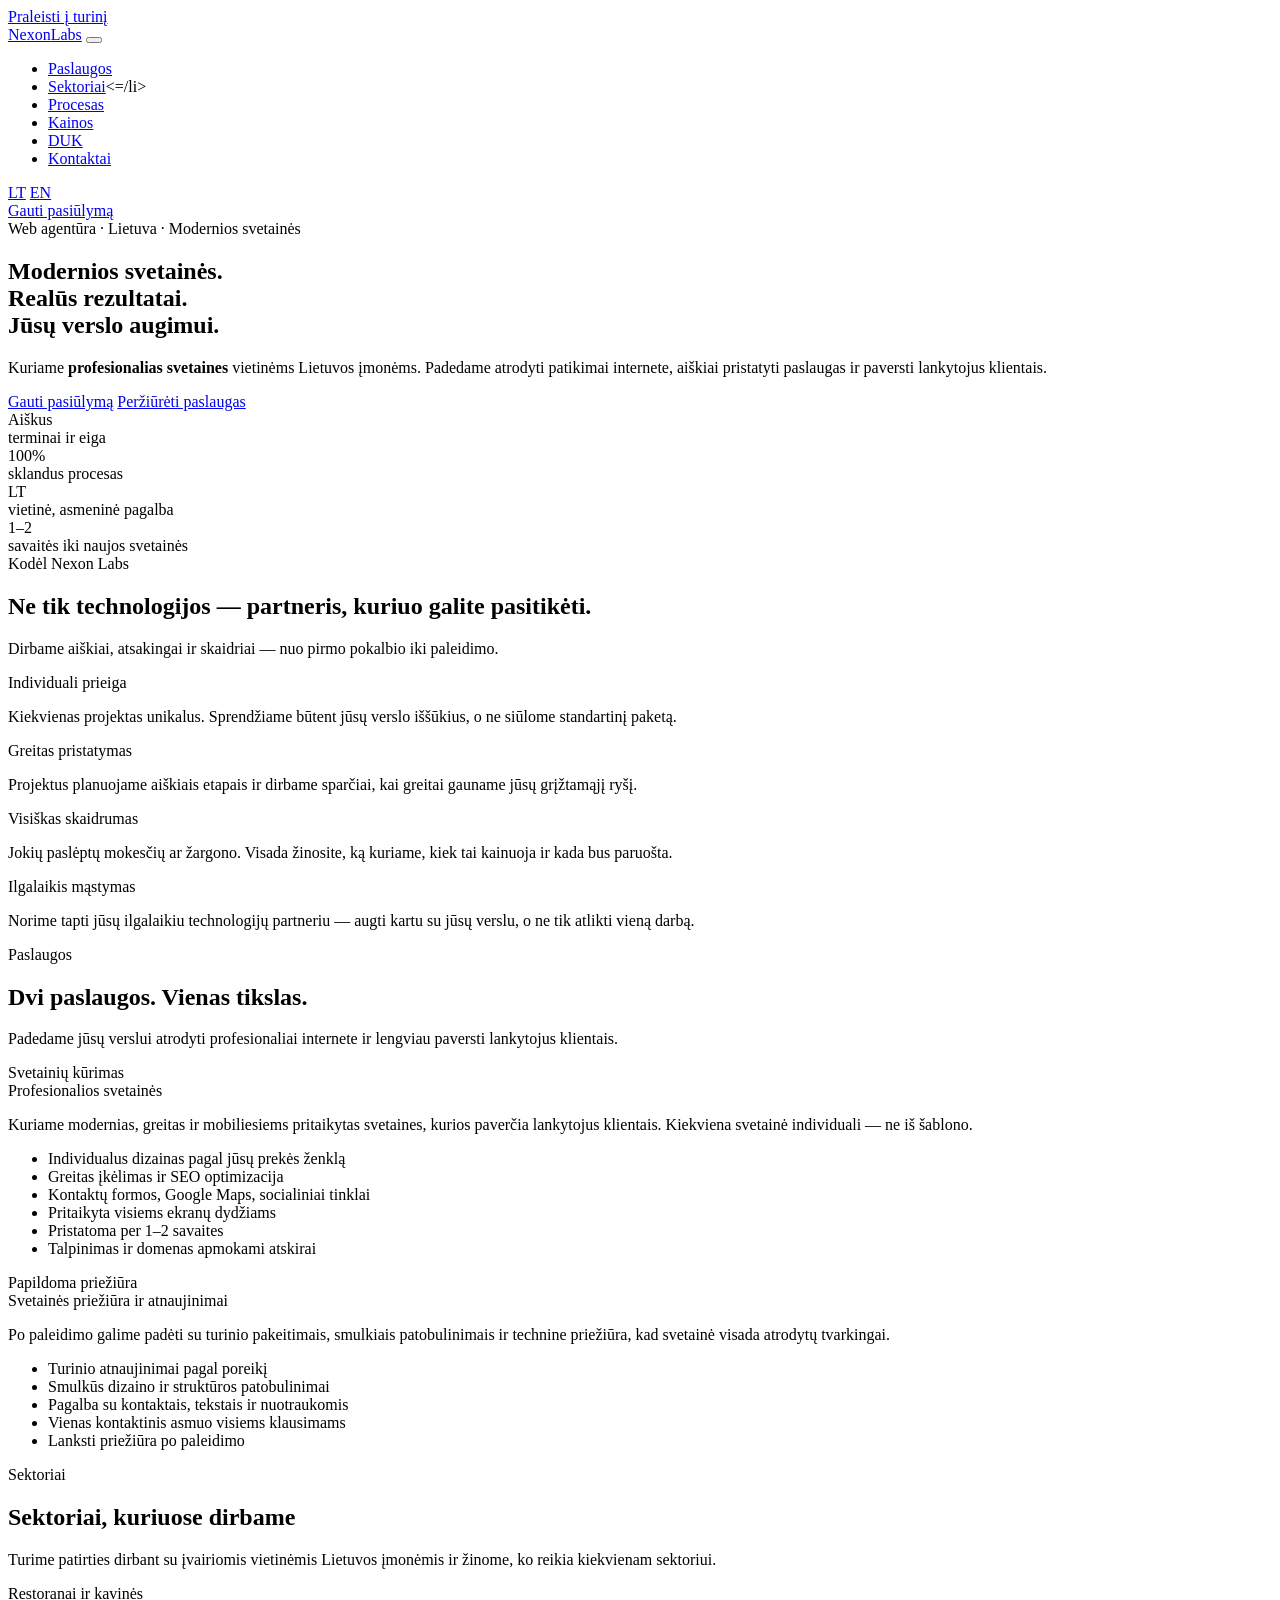
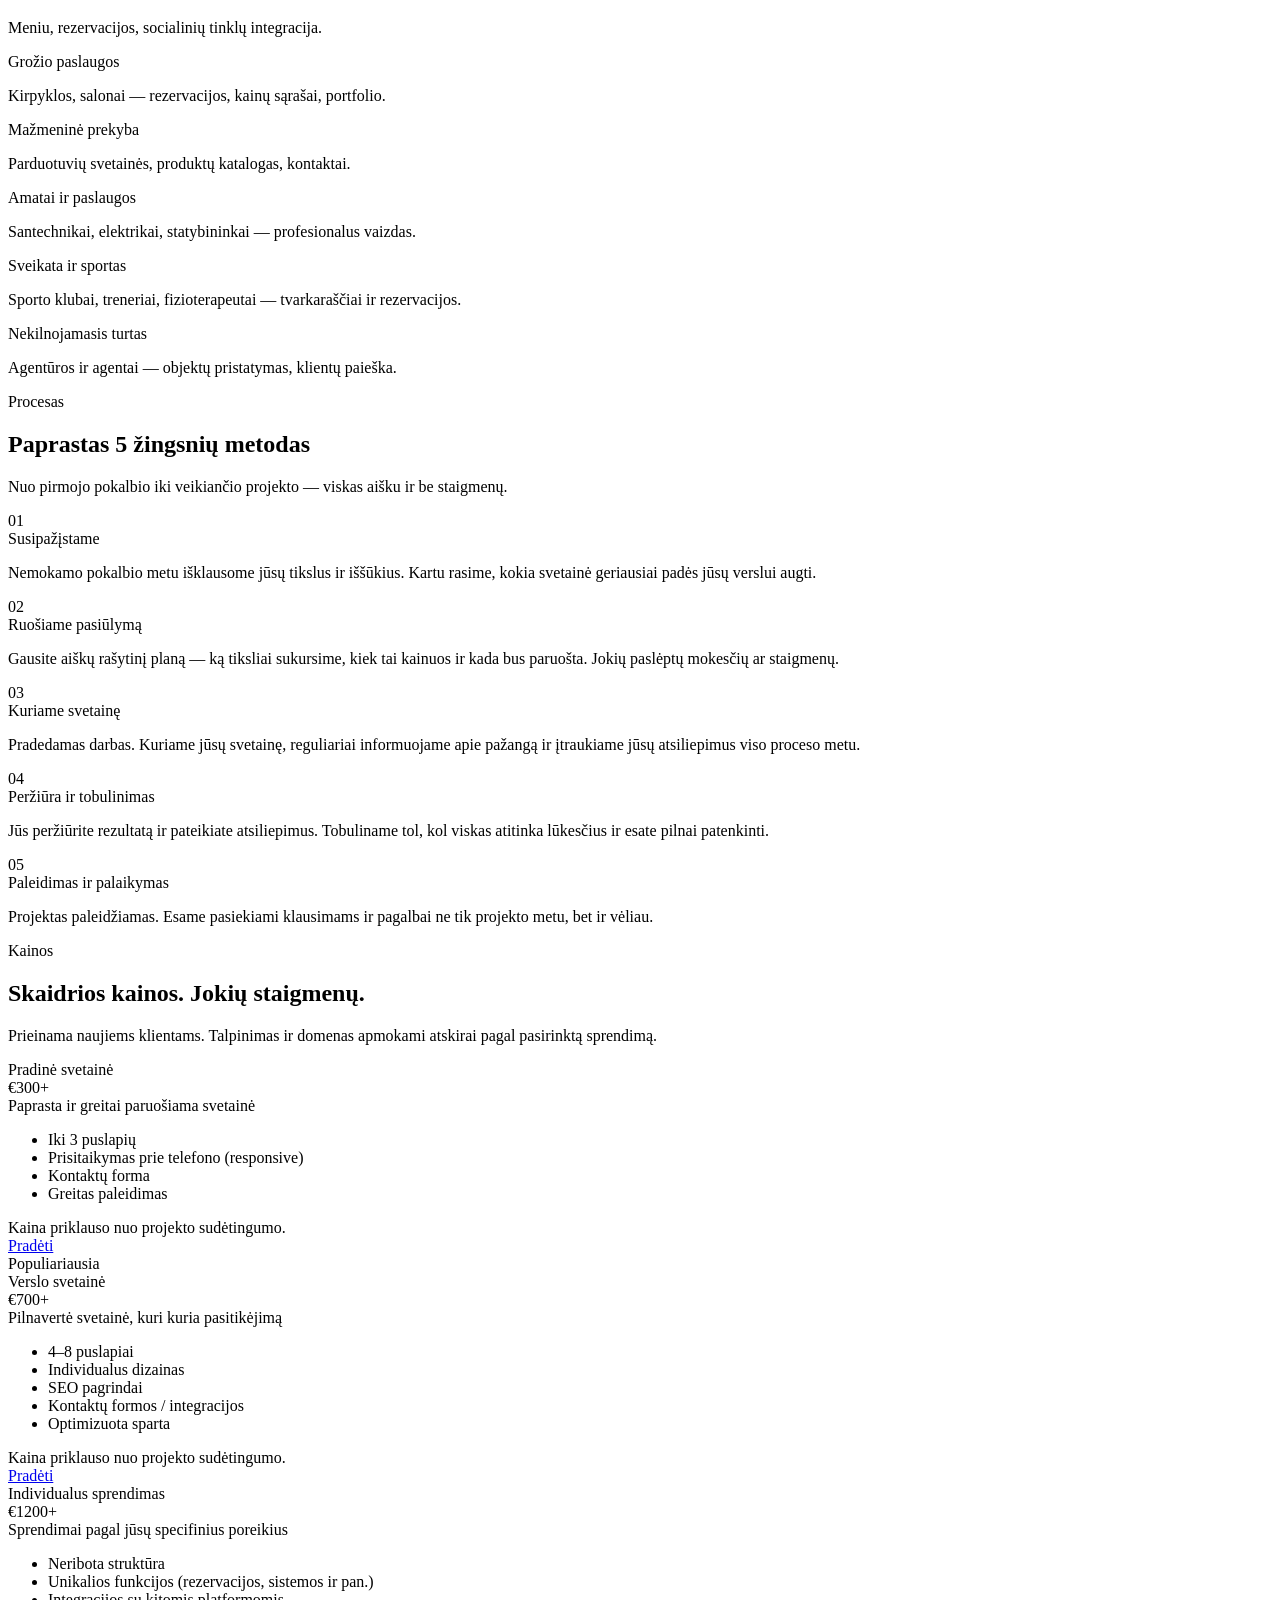
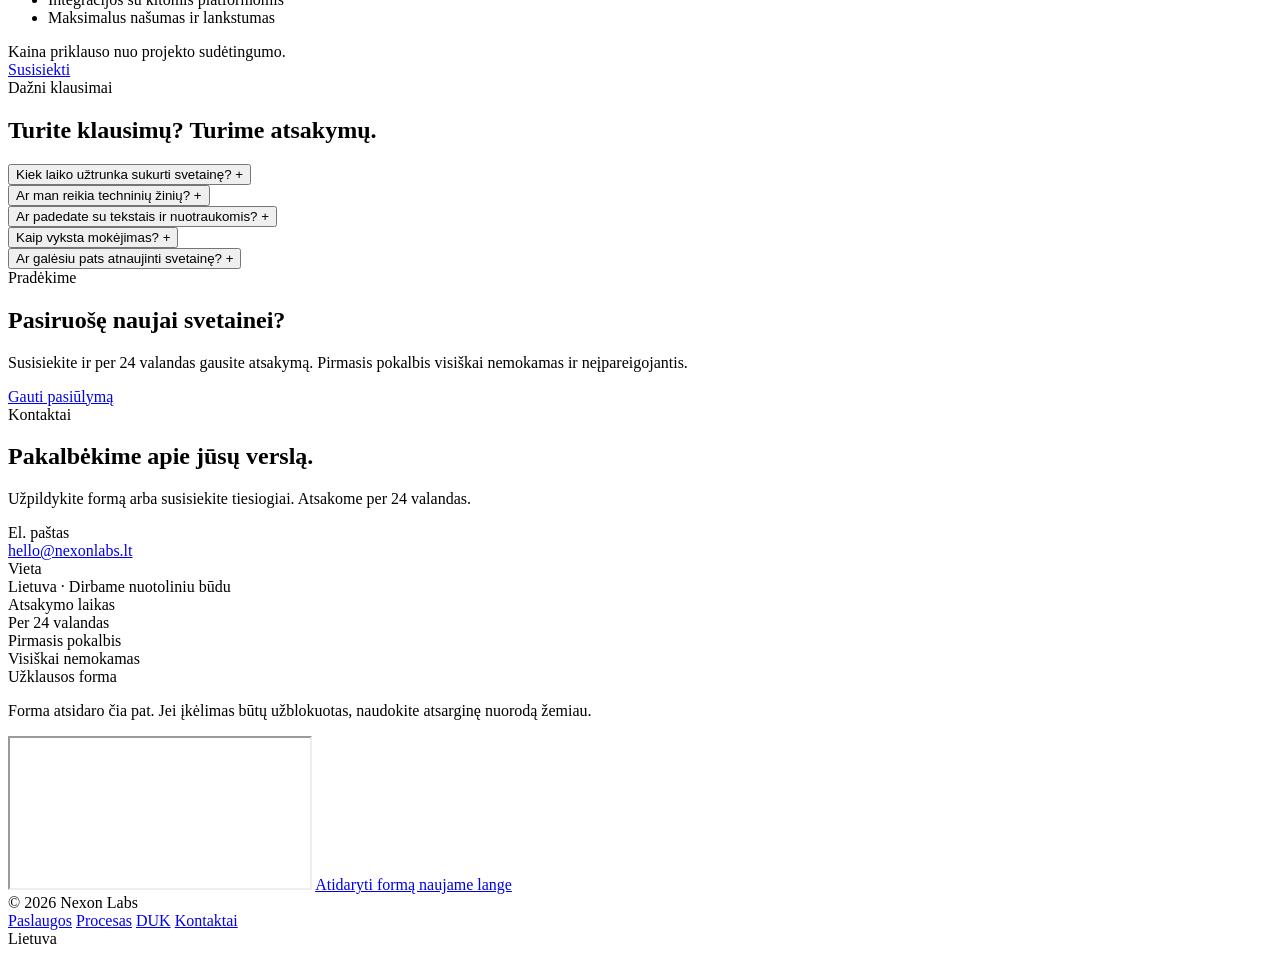
==== index.html @ 44c22ce0 "lowered prices abit" ====
<!DOCTYPE html>
<html lang="lt">
<head>
  <meta charset="UTF-8" />
  <meta name="viewport" content="width=device-width, initial-scale=1.0" />
  <title>Nexon Labs — Svetainių kūrimas verslui</title>
  <meta name="description" content="Nexon Labs kuria profesionalias, greitas ir mobiliesiems pritaikytas svetaines Lietuvos verslams. Aiškus procesas, skaidrios kainos ir realūs rezultatai." />
  <meta name="robots" content="index, follow" />
  <meta name="theme-color" content="#080c10" />
  <link rel="canonical" href="https://nexonlabs.lt/" />
  <link rel="alternate" hreflang="lt" href="https://nexonlabs.lt/" />
  <link rel="alternate" hreflang="en" href="https://nexonlabs.lt/en/" />
  <link rel="alternate" hreflang="x-default" href="https://nexonlabs.lt/" />
  <meta property="og:type" content="website" />
  <meta property="og:locale" content="lt_LT" />
  <meta property="og:site_name" content="Nexon Labs" />
  <meta property="og:title" content="Nexon Labs — Svetainių kūrimas verslui" />
  <meta property="og:description" content="Profesionalios svetainės Lietuvos verslams: modernus dizainas, aiškus procesas ir greitas paleidimas." />
  <meta property="og:url" content="https://nexonlabs.lt/" />
  <meta property="og:image" content="https://nexonlabs.lt/og-image.svg" />
  <meta name="twitter:card" content="summary_large_image" />
  <meta name="twitter:title" content="Nexon Labs — Svetainių kūrimas verslui" />
  <meta name="twitter:description" content="Profesionalios svetainės Lietuvos verslams: modernus dizainas, aiškus procesas ir greitas paleidimas." />
  <meta name="twitter:image" content="https://nexonlabs.lt/og-image.svg" />
  <link rel="icon" href="favicon.svg" type="image/svg+xml" />
  <link rel="preconnect" href="https://fonts.googleapis.com" />
  <link rel="preconnect" href="https://fonts.gstatic.com" crossorigin />
  <link href="https://fonts.googleapis.com/css2?family=Syne:wght@400;600;700;800&family=DM+Sans:ital,opsz,wght@0,9..40,300;0,9..40,400;1,9..40,300&display=swap" rel="stylesheet" />
  <link rel="stylesheet" href="style.css" />
  <script type="application/ld+json">
    {
      "@context": "https://schema.org",
      "@type": "ProfessionalService",
      "name": "Nexon Labs",
      "url": "https://nexonlabs.lt/",
      "image": "https://nexonlabs.lt/og-image.svg",
      "logo": "https://nexonlabs.lt/favicon.svg",
      "email": "hello@nexonlabs.lt",
      "areaServed": {
        "@type": "Country",
        "name": "Lithuania"
      },
      "description": "Nexon Labs kuria profesionalias svetaines Lietuvos verslams.",
      "serviceType": [
        "Website design",
        "Website development",
        "Landing page design",
        "Website support"
      ]
    }
  </script>
</head>
<body>
<a class="skip-link" href="#main-content">Praleisti į turinį</a>

<div class="bg" aria-hidden="true">
  <div class="bg-orb o1"></div>
  <div class="bg-orb o2"></div>
  <div class="bg-orb o3"></div>
  <div class="bg-orb o4"></div>
</div>
<div class="grid-overlay" aria-hidden="true"></div>

<nav id="nav" aria-label="Pagrindinė navigacija">
  <div class="wrap nav-inner">
    <a href="/" class="logo">Nexon<span class="logo-accent">Labs</span></a>

    <button
      type="button"
      class="menu-toggle"
      id="menu-toggle"
      aria-expanded="false"
      aria-controls="nav-panel"
      aria-label="Atidaryti meniu">
      <span></span>
      <span></span>
      <span></span>
    </button>

    <div class="nav-panel" id="nav-panel">
      <ul class="nav-links">
        <li><a href="#services">Paslaugos</a></li>
        <li><a href="#industries">Sektoriai</a><=/li>
        <li><a href="#process">Procesas</a></li>
        <li><a href="#pricing">Kainos</a></li>
        <li><a href="#faq">DUK</a></li>
        <li><a href="#contact">Kontaktai</a></li>
      </ul>

      <div class="nav-right">
        <div class="lang-toggle" role="group" aria-label="Kalbos pasirinkimas">
          <a class="lang-btn active" href="/" aria-current="page">LT</a>
          <a class="lang-btn" href="/en/">EN</a>
        </div>
        <a href="#contact" class="nav-cta">Gauti pasiūlymą</a>
      </div>
    </div>
  </div>
</nav>

<main id="main-content">
<section class="hero">
  <div class="wrap">
    <div class="hero-content fade-up">
      <div class="hero-tag">Web agentūra · Lietuva · Modernios svetainės</div>

      <h1>Modernios svetainės.<br><span class="hl">Realūs rezultatai.</span><br><span class="hm">Jūsų verslo augimui.</span></h1>

      <p class="hero-sub">
        Kuriame <strong>profesionalias svetaines</strong> vietinėms Lietuvos įmonėms. Padedame atrodyti patikimai internete, aiškiai pristatyti paslaugas ir paversti lankytojus klientais.
      </p>

      <div class="hero-btns">
        <a href="#contact" class="btn-primary">Gauti pasiūlymą</a>
        <a href="#services" class="btn-ghost">Peržiūrėti paslaugas</a>
      </div>

      <div class="hero-stats">
        <div>
          <div class="stat-num">Aiškus</div>
          <div class="stat-label">terminai ir eiga</div>
        </div>
        <div>
          <div class="stat-num">100%</div>
          <div class="stat-label">sklandus procesas</div>
        </div>
        <div>
          <div class="stat-num">LT</div>
          <div class="stat-label">vietinė, asmeninė pagalba</div>
        </div>
        <div>
          <div class="stat-num">1–2</div>
          <div class="stat-label">savaitės iki naujos svetainės</div>
        </div>
      </div>
    </div>
  </div>
</section>

<section>
  <div class="wrap">
    <div class="section-header fade-up">
      <div class="section-tag">Kodėl Nexon Labs</div>
      <h2>Ne tik technologijos — partneris, kuriuo galite pasitikėti.</h2>
      <p class="section-sub">Dirbame aiškiai, atsakingai ir skaidriai — nuo pirmo pokalbio iki paleidimo.</p>
    </div>

    <div class="grid-4">
      <div class="glass-card fade-up">
        <div class="card-icon icon-why-personal" aria-hidden="true"></div>
        <div class="card-title">Individuali prieiga</div>
        <p class="card-desc">Kiekvienas projektas unikalus. Sprendžiame būtent jūsų verslo iššūkius, o ne siūlome standartinį paketą.</p>
      </div>
      <div class="glass-card fade-up" style="transition-delay: 0.08s">
        <div class="card-icon icon-why-fast" aria-hidden="true"></div>
        <div class="card-title">Greitas pristatymas</div>
        <p class="card-desc">Projektus planuojame aiškiais etapais ir dirbame sparčiai, kai greitai gauname jūsų grįžtamąjį ryšį.</p>
      </div>
      <div class="glass-card fade-up" style="transition-delay: 0.16s">
        <div class="card-icon icon-why-transparent" aria-hidden="true"></div>
        <div class="card-title">Visiškas skaidrumas</div>
        <p class="card-desc">Jokių paslėptų mokesčių ar žargono. Visada žinosite, ką kuriame, kiek tai kainuoja ir kada bus paruošta.</p>
      </div>
      <div class="glass-card fade-up" style="transition-delay: 0.24s">
        <div class="card-icon icon-why-partner" aria-hidden="true"></div>
        <div class="card-title">Ilgalaikis mąstymas</div>
        <p class="card-desc">Norime tapti jūsų ilgalaikiu technologijų partneriu — augti kartu su jūsų verslu, o ne tik atlikti vieną darbą.</p>
      </div>
    </div>
  </div>
</section>

<section id="services">
  <div class="wrap">
    <div class="section-header fade-up">
      <div class="section-tag">Paslaugos</div>
      <h2>Dvi paslaugos. Vienas tikslas.</h2>
      <p class="section-sub">Padedame jūsų verslui atrodyti profesionaliai internete ir lengviau paversti lankytojus klientais.</p>
    </div>

    <div class="grid-3">
      <div class="glass-card fade-up">
        <div class="service-badge">Svetainių kūrimas</div>
        <div class="service-icon icon-service-web" aria-hidden="true"></div>
        <div class="service-title">Profesionalios svetainės</div>
        <p class="service-desc">Kuriame modernias, greitas ir mobiliesiems pritaikytas svetaines, kurios paverčia lankytojus klientais. Kiekviena svetainė individuali — ne iš šablono.</p>
        <ul class="service-items">
          <li>Individualus dizainas pagal jūsų prekės ženklą</li>
          <li>Greitas įkėlimas ir SEO optimizacija</li>
          <li>Kontaktų formos, Google Maps, socialiniai tinklai</li>
          <li>Pritaikyta visiems ekranų dydžiams</li>
          <li>Pristatoma per 1–2 savaites</li>
          <li>Talpinimas ir domenas apmokami atskirai</li>
        </ul>
      </div>

      <div class="glass-card fade-up" style="transition-delay: 0.1s">
        <div class="service-badge">Papildoma priežiūra</div>
        <div class="service-icon icon-service-support" aria-hidden="true"></div>
        <div class="service-title">Svetainės priežiūra ir atnaujinimai</div>
        <p class="service-desc">Po paleidimo galime padėti su turinio pakeitimais, smulkiais patobulinimais ir technine priežiūra, kad svetainė visada atrodytų tvarkingai.</p>
        <ul class="service-items">
          <li>Turinio atnaujinimai pagal poreikį</li>
          <li>Smulkūs dizaino ir struktūros patobulinimai</li>
          <li>Pagalba su kontaktais, tekstais ir nuotraukomis</li>
          <li>Vienas kontaktinis asmuo visiems klausimams</li>
          <li>Lanksti priežiūra po paleidimo</li>
        </ul>
      </div>
    </div>
  </div>
</section>

<section id="industries">
  <div class="wrap">
    <div class="section-header center fade-up">
      <div class="section-tag">Sektoriai</div>
      <h2>Sektoriai, kuriuose dirbame</h2>
      <p class="section-sub">Turime patirties dirbant su įvairiomis vietinėmis Lietuvos įmonėmis ir žinome, ko reikia kiekvienam sektoriui.</p>
    </div>

    <div class="industries-grid">
      <div class="ind-card fade-up">
        <div class="ind-icon icon-ind-restaurant" aria-hidden="true"></div>
        <div class="ind-name">Restoranai ir kavinės</div>
        <p class="ind-desc">Meniu, rezervacijos, socialinių tinklų integracija.</p>
      </div>
      <div class="ind-card fade-up" style="transition-delay: 0.05s">
        <div class="ind-icon icon-ind-beauty" aria-hidden="true"></div>
        <div class="ind-name">Grožio paslaugos</div>
        <p class="ind-desc">Kirpyklos, salonai — rezervacijos, kainų sąrašai, portfolio.</p>
      </div>
      <div class="ind-card fade-up" style="transition-delay: 0.1s">
        <div class="ind-icon icon-ind-retail" aria-hidden="true"></div>
        <div class="ind-name">Mažmeninė prekyba</div>
        <p class="ind-desc">Parduotuvių svetainės, produktų katalogas, kontaktai.</p>
      </div>
      <div class="ind-card fade-up" style="transition-delay: 0.15s">
        <div class="ind-icon icon-ind-trades" aria-hidden="true"></div>
        <div class="ind-name">Amatai ir paslaugos</div>
        <p class="ind-desc">Santechnikai, elektrikai, statybininkai — profesionalus vaizdas.</p>
      </div>
      <div class="ind-card fade-up" style="transition-delay: 0.2s">
        <div class="ind-icon icon-ind-health" aria-hidden="true"></div>
        <div class="ind-name">Sveikata ir sportas</div>
        <p class="ind-desc">Sporto klubai, treneriai, fizioterapeutai — tvarkaraščiai ir rezervacijos.</p>
      </div>
      <div class="ind-card fade-up" style="transition-delay: 0.25s">
        <div class="ind-icon icon-ind-real-estate" aria-hidden="true"></div>
        <div class="ind-name">Nekilnojamasis turtas</div>
        <p class="ind-desc">Agentūros ir agentai — objektų pristatymas, klientų paieška.</p>
      </div>
    </div>
  </div>
</section>

<section id="process">
  <div class="wrap">
    <div class="section-header center fade-up">
      <div class="section-tag">Procesas</div>
      <h2>Paprastas 5 žingsnių metodas</h2>
      <p class="section-sub">Nuo pirmojo pokalbio iki veikiančio projekto — viskas aišku ir be staigmenų.</p>
    </div>

    <div class="steps">
      <div class="step fade-up">
        <div class="step-num">01</div>
        <div>
          <div class="step-title">Susipažįstame</div>
          <p class="step-desc">Nemokamo pokalbio metu išklausome jūsų tikslus ir iššūkius. Kartu rasime, kokia svetainė geriausiai padės jūsų verslui augti.</p>
        </div>
      </div>
      <div class="step fade-up" style="transition-delay: 0.07s">
        <div class="step-num">02</div>
        <div>
          <div class="step-title">Ruošiame pasiūlymą</div>
          <p class="step-desc">Gausite aiškų rašytinį planą — ką tiksliai sukursime, kiek tai kainuos ir kada bus paruošta. Jokių paslėptų mokesčių ar staigmenų.</p>
        </div>
      </div>
      <div class="step fade-up" style="transition-delay: 0.13s">
        <div class="step-num">03</div>
        <div>
          <div class="step-title">Kuriame svetainę</div>
          <p class="step-desc">Pradedamas darbas. Kuriame jūsų svetainę, reguliariai informuojame apie pažangą ir įtraukiame jūsų atsiliepimus viso proceso metu.</p>
        </div>
      </div>
      <div class="step fade-up" style="transition-delay: 0.18s">
        <div class="step-num">04</div>
        <div>
          <div class="step-title">Peržiūra ir tobulinimas</div>
          <p class="step-desc">Jūs peržiūrite rezultatą ir pateikiate atsiliepimus. Tobuliname tol, kol viskas atitinka lūkesčius ir esate pilnai patenkinti.</p>
        </div>
      </div>
      <div class="step fade-up" style="transition-delay: 0.23s">
        <div class="step-num">05</div>
        <div>
          <div class="step-title">Paleidimas ir palaikymas</div>
          <p class="step-desc">Projektas paleidžiamas. Esame pasiekiami klausimams ir pagalbai ne tik projekto metu, bet ir vėliau.</p>
        </div>
      </div>
    </div>
  </div>
</section>

<section id="pricing">
  <div class="wrap">
    <div class="section-header center fade-up">
      <div class="section-tag">Kainos</div>
      <h2>Skaidrios kainos. Jokių staigmenų.</h2>
      <p class="section-sub">Prieinama naujiems klientams. Talpinimas ir domenas apmokami atskirai pagal pasirinktą sprendimą.</p>
    </div>

    <div class="pricing-grid">
      <div class="glass-card price-card fade-up">
        <div class="price-name">Pradinė svetainė</div>
        <div class="price-amount">€300<span class="price-plus">+</span></div>
        <div class="price-note">Paprasta ir greitai paruošiama svetainė</div>
        <ul class="price-features">
          <li>Iki 3 puslapių</li>
          <li>Prisitaikymas prie telefono (responsive)</li>
          <li>Kontaktų forma</li>
          <li>Greitas paleidimas</li>
        </ul>
        <div class="price-disclaimer">Kaina priklauso nuo projekto sudėtingumo.</div>
        <a href="#contact" class="price-btn outline">Pradėti</a>
      </div>

      <div class="glass-card price-card featured fade-up" style="transition-delay: 0.1s">
        <div class="featured-badge">Populiariausia</div>
        <div class="price-name">Verslo svetainė</div>
        <div class="price-amount">€700<span class="price-plus">+</span></div>
        <div class="price-note">Pilnavertė svetainė, kuri kuria pasitikėjimą</div>
        <ul class="price-features">
          <li>4–8 puslapiai</li>
          <li>Individualus dizainas</li>
          <li>SEO pagrindai</li>
          <li>Kontaktų formos / integracijos</li>
          <li>Optimizuota sparta</li>
        </ul>
        <div class="price-disclaimer">Kaina priklauso nuo projekto sudėtingumo.</div>
        <a href="#contact" class="price-btn solid">Pradėti</a>
      </div>

      <div class="glass-card price-card fade-up" style="transition-delay: 0.2s">
        <div class="price-name">Individualus sprendimas</div>
        <div class="price-amount">€1200<span class="price-plus">+</span></div>
        <div class="price-note">Sprendimai pagal jūsų specifinius poreikius</div>
        <ul class="price-features">
          <li>Neribota struktūra</li>
          <li>Unikalios funkcijos (rezervacijos, sistemos ir pan.)</li>
          <li>Integracijos su kitomis platformomis</li>
          <li>Maksimalus našumas ir lankstumas</li>
        </ul>
        <div class="price-disclaimer">Kaina priklauso nuo projekto sudėtingumo.</div>
        <a href="#contact" class="price-btn outline">Susisiekti</a>
      </div>
    </div>
  </div>
</section>

<section id="faq">
  <div class="wrap">
    <div class="section-header center fade-up">
      <div class="section-tag">Dažni klausimai</div>
      <h2>Turite klausimų? Turime atsakymų.</h2>
    </div>

    <div class="faq-list fade-up">
      <div class="faq-item">
        <button type="button" class="faq-q" aria-expanded="false" aria-controls="faq-a-1" id="faq-q-1">
          <span>Kiek laiko užtrunka sukurti svetainę?</span>
          <span class="faq-arrow" aria-hidden="true">+</span>
        </button>
        <div class="faq-a" id="faq-a-1" role="region" aria-labelledby="faq-q-1" hidden>
          <div class="faq-a-inner">1 puslapio svetainę pristatome per 5–7 darbo dienas, o pilną svetainę per 10–14 dienų. Laikas priklauso nuo projekto sudėtingumo ir turinio paruošimo.</div>
        </div>
      </div>

      <div class="faq-item">
        <button type="button" class="faq-q" aria-expanded="false" aria-controls="faq-a-2" id="faq-q-2">
          <span>Ar man reikia techninių žinių?</span>
          <span class="faq-arrow" aria-hidden="true">+</span>
        </button>
        <div class="faq-a" id="faq-a-2" role="region" aria-labelledby="faq-q-2" hidden>
          <div class="faq-a-inner">Visiškai ne. Viską paaiškiname paprastai ir pasirūpiname technine puse už jus.</div>
        </div>
      </div>

      <div class="faq-item">
        <button type="button" class="faq-q" aria-expanded="false" aria-controls="faq-a-3" id="faq-q-3">
          <span>Ar padedate su tekstais ir nuotraukomis?</span>
          <span class="faq-arrow" aria-hidden="true">+</span>
        </button>
        <div class="faq-a" id="faq-a-3" role="region" aria-labelledby="faq-q-3" hidden>
          <div class="faq-a-inner">Taip. Galime padėti su antraštėmis, paslaugų aprašymais, struktūra ir vizualine kryptimi, jei neturite paruošto turinio.</div>
        </div>
      </div>

      <div class="faq-item">
        <button type="button" class="faq-q" aria-expanded="false" aria-controls="faq-a-4" id="faq-q-4">
          <span>Kaip vyksta mokėjimas?</span>
          <span class="faq-arrow" aria-hidden="true">+</span>
        </button>
        <div class="faq-a" id="faq-a-4" role="region" aria-labelledby="faq-q-4" hidden>
          <div class="faq-a-inner">Taikome 50% avansą prieš pradedant darbą ir 50% baigus projektą. Priimami bankiniai pavedimai.</div>
        </div>
      </div>

      <div class="faq-item">
        <button type="button" class="faq-q" aria-expanded="false" aria-controls="faq-a-5" id="faq-q-5">
          <span>Ar galėsiu pats atnaujinti svetainę?</span>
          <span class="faq-arrow" aria-hidden="true">+</span>
        </button>
        <div class="faq-a" id="faq-a-5" role="region" aria-labelledby="faq-q-5" hidden>
          <div class="faq-a-inner">Taip. Pasirūpiname, kad galėtumėte lengvai keisti pagrindinę informaciją, o jei reikės, padėsime ir po paleidimo.</div>
        </div>
      </div>
    </div>
  </div>
</section>

<section>
  <div class="wrap">
    <div class="cta-band fade-up">
      <div class="section-tag">Pradėkime</div>
      <h2>Pasiruošę naujai svetainei?</h2>
      <p>Susisiekite ir per 24 valandas gausite atsakymą. Pirmasis pokalbis visiškai nemokamas ir neįpareigojantis.</p>
      <a href="#contact" class="btn-primary">Gauti pasiūlymą</a>
    </div>
  </div>
</section>

<section id="contact">
  <div class="wrap">
    <div class="contact-grid">
      <div class="fade-up">
        <div class="section-tag">Kontaktai</div>
        <h2>Pakalbėkime apie jūsų verslą.</h2>
        <p class="section-sub contact-intro">Užpildykite formą arba susisiekite tiesiogiai. Atsakome per 24 valandas.</p>

        <div class="contact-item">
          <div class="contact-icon icon-contact-mail" aria-hidden="true"></div>
          <div>
            <div class="contact-label">El. paštas</div>
            <a class="contact-val" href="mailto:hello@nexonlabs.lt">hello@nexonlabs.lt</a>
          </div>
        </div>
        <div class="contact-item">
          <div class="contact-icon icon-contact-location" aria-hidden="true"></div>
          <div>
            <div class="contact-label">Vieta</div>
            <div class="contact-val">Lietuva · Dirbame nuotoliniu būdu</div>
          </div>
        </div>
        <div class="contact-item">
          <div class="contact-icon icon-contact-time" aria-hidden="true"></div>
          <div>
            <div class="contact-label">Atsakymo laikas</div>
            <div class="contact-val">Per 24 valandas</div>
          </div>
        </div>
        <div class="contact-item">
          <div class="contact-icon icon-contact-call" aria-hidden="true"></div>
          <div>
            <div class="contact-label">Pirmasis pokalbis</div>
            <div class="contact-val">Visiškai nemokamas</div>
          </div>
        </div>
      </div>

      <div class="glass-card fade-up" style="transition-delay: 0.1s">
        <div class="contact-form" data-tally-embed data-tally-url="https://tally.so/embed/VLYyyJ?alignLeft=1&hideTitle=1&transparentBackground=1&dynamicHeight=1">
          <div class="contact-form-head">
            <div class="contact-form-title">Užklausos forma</div>
            <p class="contact-form-copy">Forma atsidaro čia pat. Jei įkėlimas būtų užblokuotas, naudokite atsarginę nuorodą žemiau.</p>
          </div>

          <iframe
            class="tally-frame"
            data-tally-frame
            title="Nexon Labs kontaktų forma"
            loading="lazy"
            referrerpolicy="strict-origin-when-cross-origin"></iframe>

          <a
            class="form-submit"
            data-tally-link
            href="https://tally.so/r/VLYyyJ"
            target="_blank"
            rel="noreferrer">Atidaryti formą naujame lange</a>

          <p class="contact-form-note" data-tally-note hidden>Jei keisite formą, atnaujinkite `data-tally-url` reikšmę šiame bloke.</p>
        </div>
      </div>
    </div>
  </div>
</section>
</main>

<footer>
  <div class="wrap">
    <div class="footer-inner">
      <div class="footer-brand">© 2026 <span>Nexon Labs</span></div>
      <div class="footer-links">
        <a href="#services">Paslaugos</a>
        <a href="#process">Procesas</a>
        <a href="#faq">DUK</a>
        <a href="#contact">Kontaktai</a>
      </div>
      <div>Lietuva</div>
    </div>
  </div>
</footer>

<script src="main.js"></script>
</body>
</html>
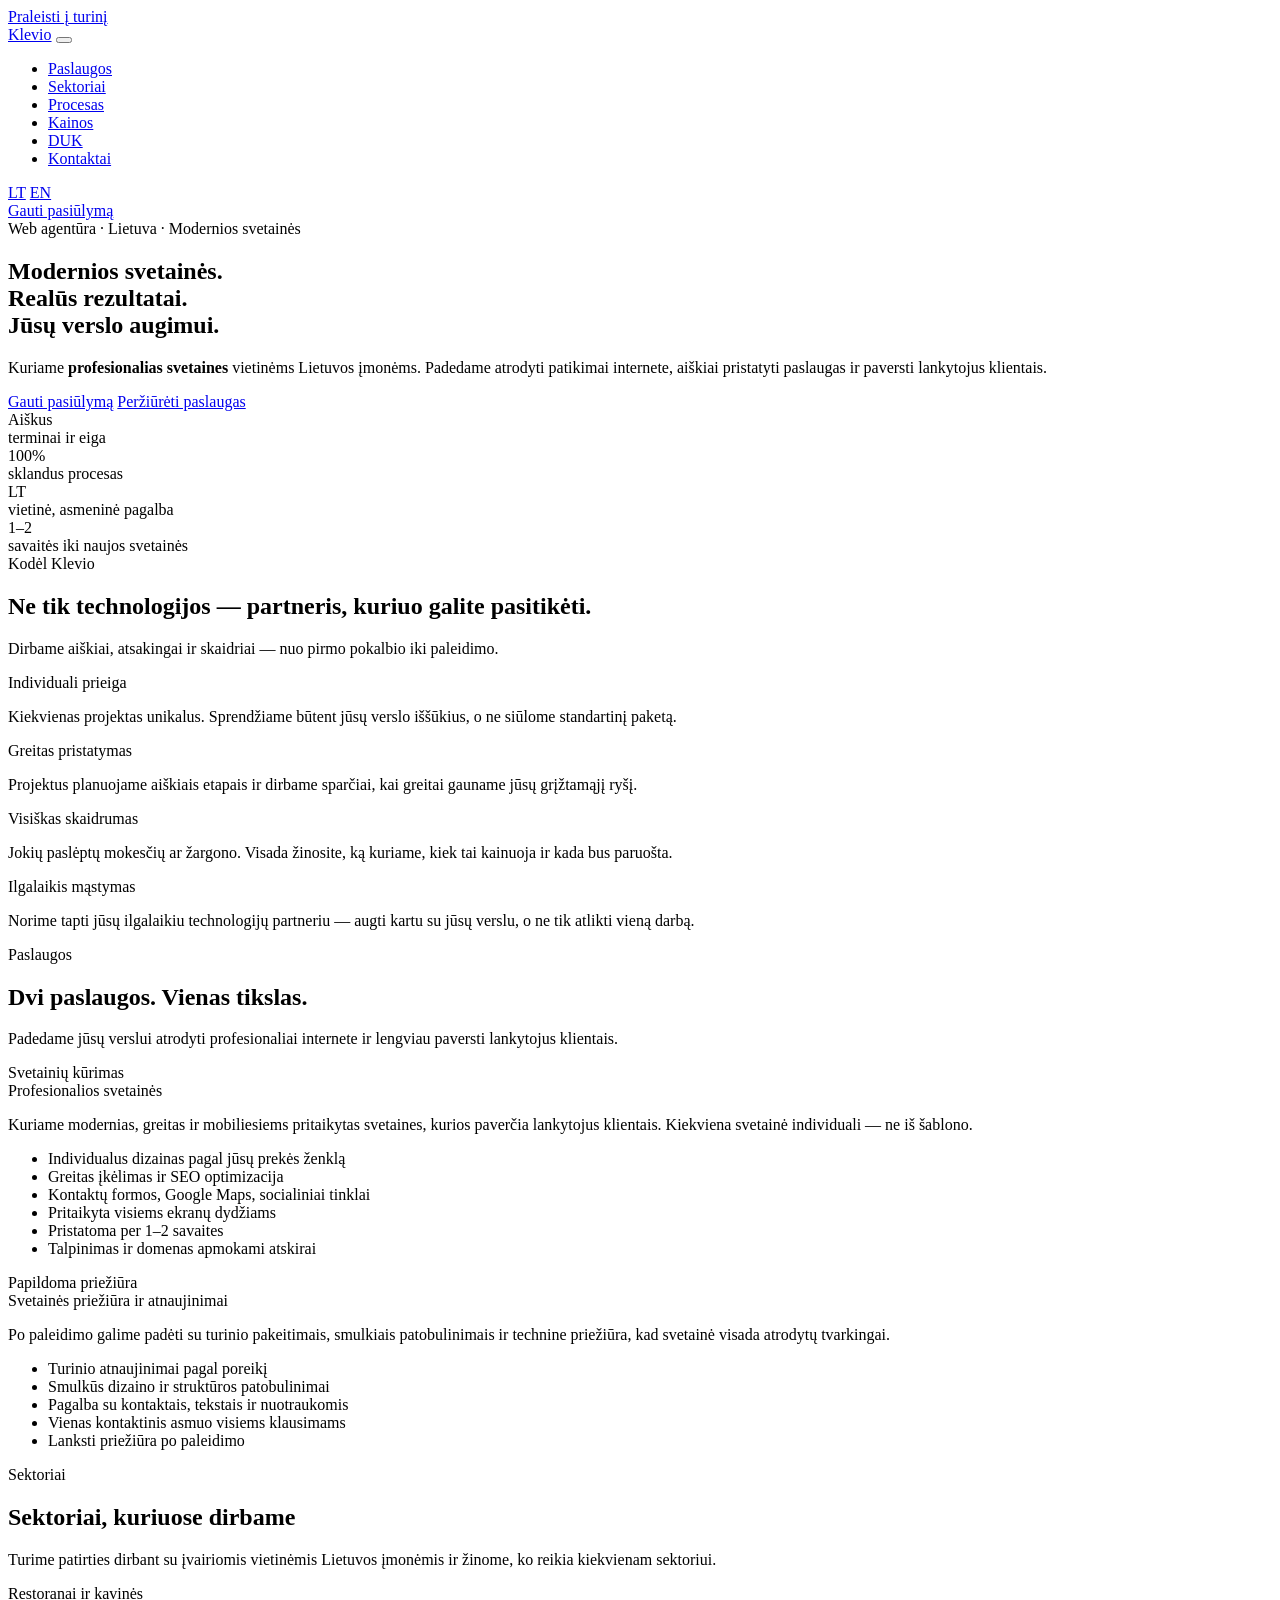
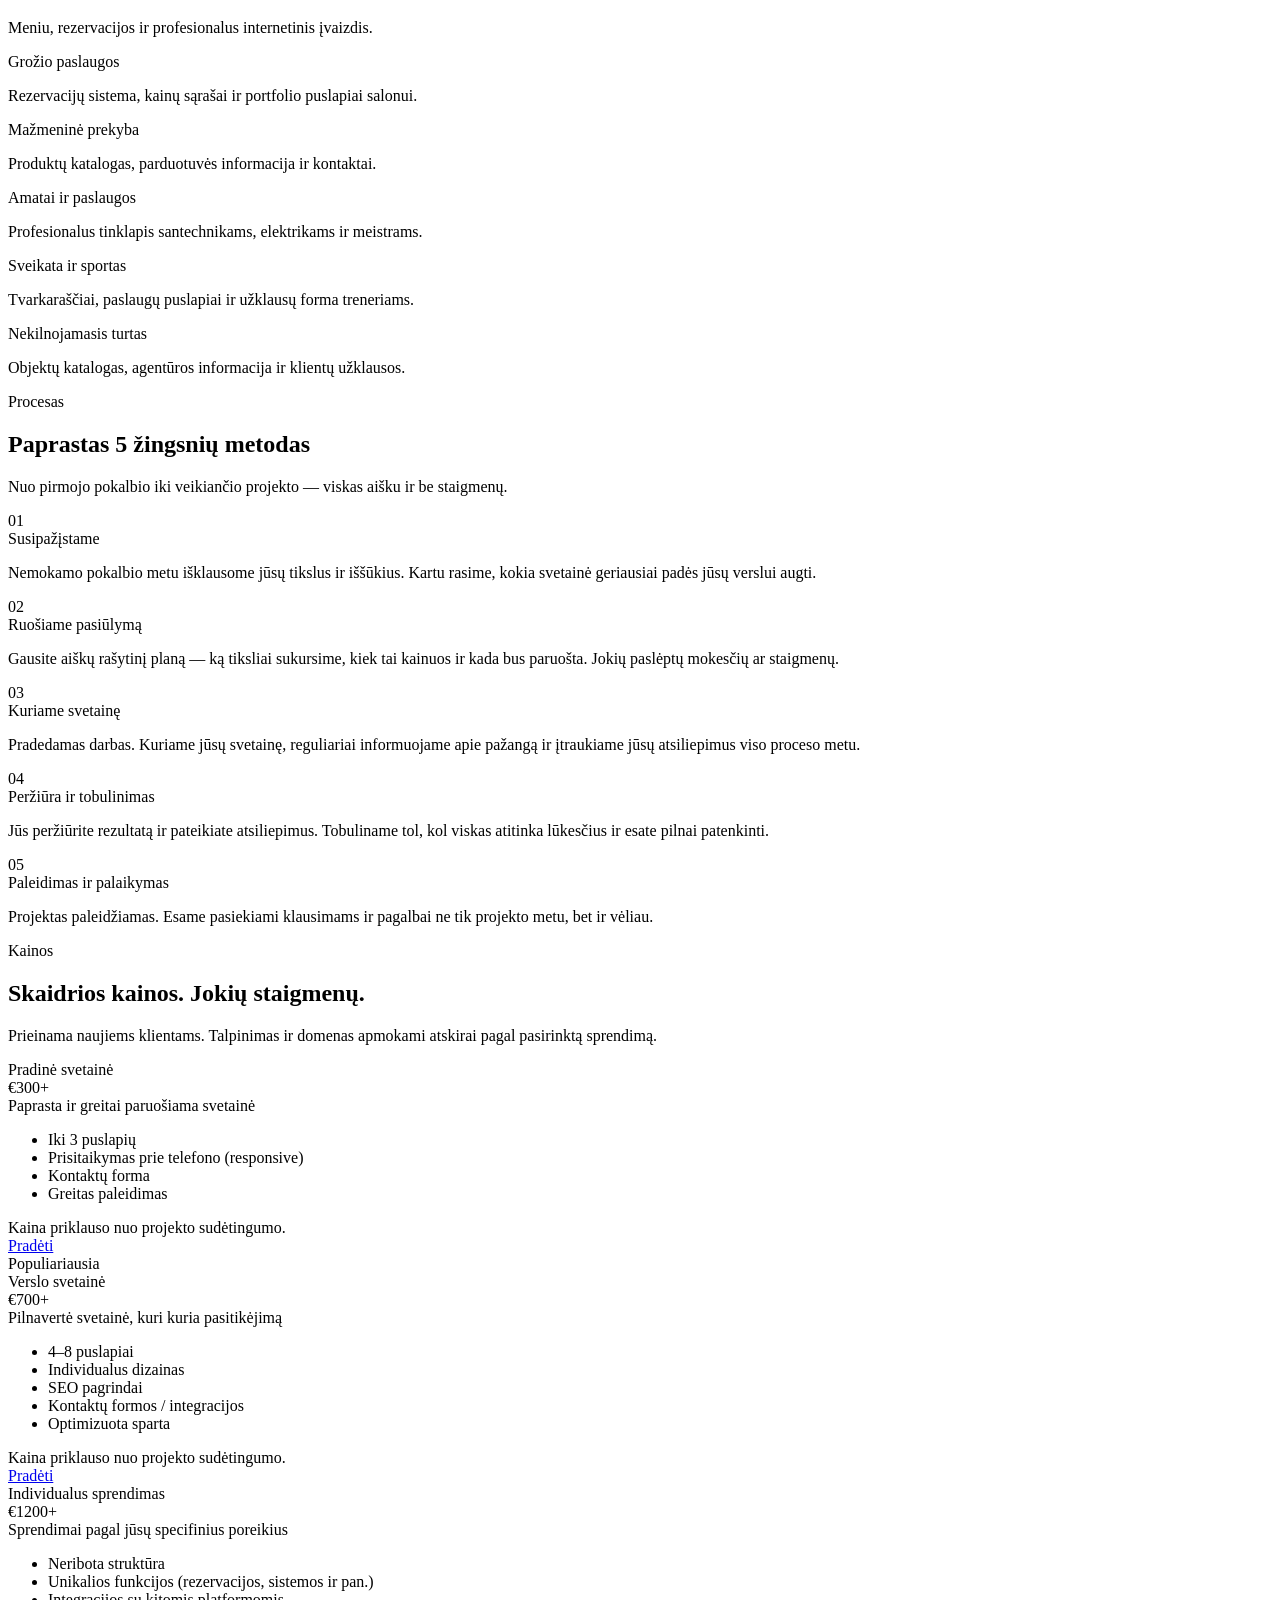
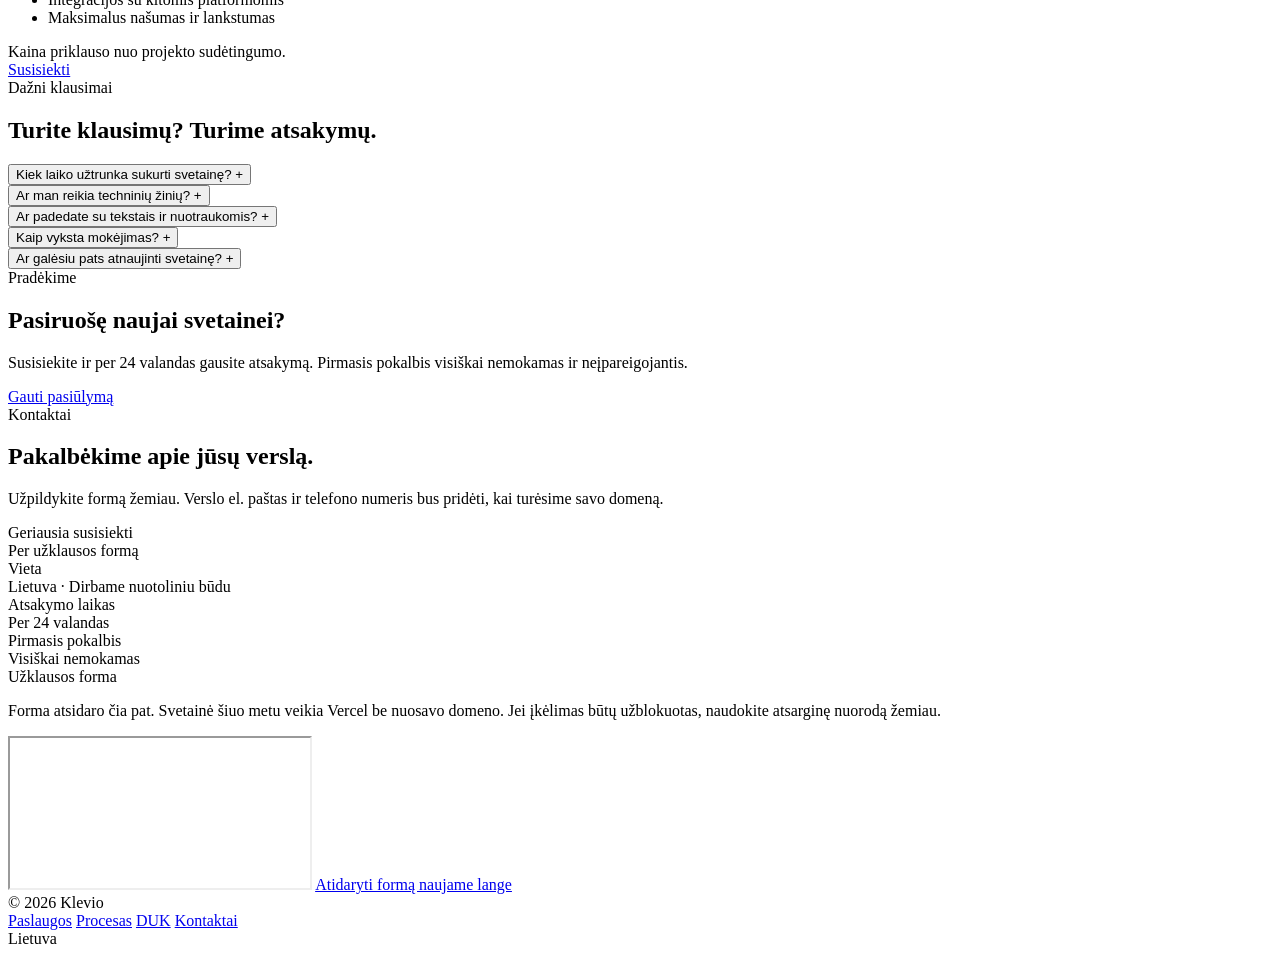
==== commit 9b957c05: "chnaged to klevio" ====
--- a/index.html
+++ b/index.html
@@ -3,25 +3,23 @@
 <head>
   <meta charset="UTF-8" />
   <meta name="viewport" content="width=device-width, initial-scale=1.0" />
-  <title>Nexon Labs — Svetainių kūrimas verslui</title>
-  <meta name="description" content="Nexon Labs kuria profesionalias, greitas ir mobiliesiems pritaikytas svetaines Lietuvos verslams. Aiškus procesas, skaidrios kainos ir realūs rezultatai." />
+  <title>Klevio — Svetainių kūrimas verslui</title>
+  <meta name="description" content="Klevio kuria profesionalias, greitas ir mobiliesiems pritaikytas svetaines Lietuvos verslams. Aiškus procesas, skaidrios kainos ir realūs rezultatai." />
   <meta name="robots" content="index, follow" />
   <meta name="theme-color" content="#080c10" />
-  <link rel="canonical" href="https://nexonlabs.lt/" />
-  <link rel="alternate" hreflang="lt" href="https://nexonlabs.lt/" />
-  <link rel="alternate" hreflang="en" href="https://nexonlabs.lt/en/" />
-  <link rel="alternate" hreflang="x-default" href="https://nexonlabs.lt/" />
+  <link rel="alternate" hreflang="lt" href="/" />
+  <link rel="alternate" hreflang="en" href="/en/" />
+  <link rel="alternate" hreflang="x-default" href="/" />
   <meta property="og:type" content="website" />
   <meta property="og:locale" content="lt_LT" />
-  <meta property="og:site_name" content="Nexon Labs" />
-  <meta property="og:title" content="Nexon Labs — Svetainių kūrimas verslui" />
+  <meta property="og:site_name" content="Klevio" />
+  <meta property="og:title" content="Klevio — Svetainių kūrimas verslui" />
   <meta property="og:description" content="Profesionalios svetainės Lietuvos verslams: modernus dizainas, aiškus procesas ir greitas paleidimas." />
-  <meta property="og:url" content="https://nexonlabs.lt/" />
-  <meta property="og:image" content="https://nexonlabs.lt/og-image.svg" />
+  <meta property="og:image" content="og-image.svg" />
   <meta name="twitter:card" content="summary_large_image" />
-  <meta name="twitter:title" content="Nexon Labs — Svetainių kūrimas verslui" />
+  <meta name="twitter:title" content="Klevio — Svetainių kūrimas verslui" />
   <meta name="twitter:description" content="Profesionalios svetainės Lietuvos verslams: modernus dizainas, aiškus procesas ir greitas paleidimas." />
-  <meta name="twitter:image" content="https://nexonlabs.lt/og-image.svg" />
+  <meta name="twitter:image" content="og-image.svg" />
   <link rel="icon" href="favicon.svg" type="image/svg+xml" />
   <link rel="preconnect" href="https://fonts.googleapis.com" />
   <link rel="preconnect" href="https://fonts.gstatic.com" crossorigin />
@@ -31,16 +29,12 @@
     {
       "@context": "https://schema.org",
       "@type": "ProfessionalService",
-      "name": "Nexon Labs",
-      "url": "https://nexonlabs.lt/",
-      "image": "https://nexonlabs.lt/og-image.svg",
-      "logo": "https://nexonlabs.lt/favicon.svg",
-      "email": "hello@nexonlabs.lt",
+      "name": "Klevio",
       "areaServed": {
         "@type": "Country",
         "name": "Lithuania"
       },
-      "description": "Nexon Labs kuria profesionalias svetaines Lietuvos verslams.",
+      "description": "Klevio kuria profesionalias svetaines Lietuvos verslams.",
       "serviceType": [
         "Website design",
         "Website development",
@@ -63,7 +57,7 @@
 
 <nav id="nav" aria-label="Pagrindinė navigacija">
   <div class="wrap nav-inner">
-    <a href="/" class="logo">Nexon<span class="logo-accent">Labs</span></a>
+    <a href="/" class="logo">Klevio</a>
 
     <button
       type="button"
@@ -80,7 +74,7 @@
     <div class="nav-panel" id="nav-panel">
       <ul class="nav-links">
         <li><a href="#services">Paslaugos</a></li>
-        <li><a href="#industries">Sektoriai</a><=/li>
+        <li><a href="#industries">Sektoriai</a></li>
         <li><a href="#process">Procesas</a></li>
         <li><a href="#pricing">Kainos</a></li>
         <li><a href="#faq">DUK</a></li>
@@ -140,7 +134,7 @@
 <section>
   <div class="wrap">
     <div class="section-header fade-up">
-      <div class="section-tag">Kodėl Nexon Labs</div>
+      <div class="section-tag">Kodėl Klevio</div>
       <h2>Ne tik technologijos — partneris, kuriuo galite pasitikėti.</h2>
       <p class="section-sub">Dirbame aiškiai, atsakingai ir skaidriai — nuo pirmo pokalbio iki paleidimo.</p>
     </div>
@@ -223,32 +217,32 @@
       <div class="ind-card fade-up">
         <div class="ind-icon icon-ind-restaurant" aria-hidden="true"></div>
         <div class="ind-name">Restoranai ir kavinės</div>
-        <p class="ind-desc">Meniu, rezervacijos, socialinių tinklų integracija.</p>
+        <p class="ind-desc">Meniu, rezervacijos ir profesionalus internetinis įvaizdis.</p>
       </div>
       <div class="ind-card fade-up" style="transition-delay: 0.05s">
         <div class="ind-icon icon-ind-beauty" aria-hidden="true"></div>
         <div class="ind-name">Grožio paslaugos</div>
-        <p class="ind-desc">Kirpyklos, salonai — rezervacijos, kainų sąrašai, portfolio.</p>
+        <p class="ind-desc">Rezervacijų sistema, kainų sąrašai ir portfolio puslapiai salonui.</p>
       </div>
       <div class="ind-card fade-up" style="transition-delay: 0.1s">
         <div class="ind-icon icon-ind-retail" aria-hidden="true"></div>
         <div class="ind-name">Mažmeninė prekyba</div>
-        <p class="ind-desc">Parduotuvių svetainės, produktų katalogas, kontaktai.</p>
+        <p class="ind-desc">Produktų katalogas, parduotuvės informacija ir kontaktai.</p>
       </div>
       <div class="ind-card fade-up" style="transition-delay: 0.15s">
         <div class="ind-icon icon-ind-trades" aria-hidden="true"></div>
         <div class="ind-name">Amatai ir paslaugos</div>
-        <p class="ind-desc">Santechnikai, elektrikai, statybininkai — profesionalus vaizdas.</p>
+        <p class="ind-desc">Profesionalus tinklapis santechnikams, elektrikams ir meistrams.</p>
       </div>
       <div class="ind-card fade-up" style="transition-delay: 0.2s">
         <div class="ind-icon icon-ind-health" aria-hidden="true"></div>
         <div class="ind-name">Sveikata ir sportas</div>
-        <p class="ind-desc">Sporto klubai, treneriai, fizioterapeutai — tvarkaraščiai ir rezervacijos.</p>
+        <p class="ind-desc">Tvarkaraščiai, paslaugų puslapiai ir užklausų forma treneriams.</p>
       </div>
       <div class="ind-card fade-up" style="transition-delay: 0.25s">
         <div class="ind-icon icon-ind-real-estate" aria-hidden="true"></div>
         <div class="ind-name">Nekilnojamasis turtas</div>
-        <p class="ind-desc">Agentūros ir agentai — objektų pristatymas, klientų paieška.</p>
+        <p class="ind-desc">Objektų katalogas, agentūros informacija ir klientų užklausos.</p>
       </div>
     </div>
   </div>
@@ -412,7 +406,7 @@
           <span class="faq-arrow" aria-hidden="true">+</span>
         </button>
         <div class="faq-a" id="faq-a-5" role="region" aria-labelledby="faq-q-5" hidden>
-          <div class="faq-a-inner">Taip. Pasirūpiname, kad galėtumėte lengvai keisti pagrindinę informaciją, o jei reikės, padėsime ir po paleidimo.</div>
+          <div class="faq-a-inner">Taip, su mūsų pagalba. Mes padėsime atnaujinti pagrindinę informaciją, arba galime integruoti paprastą turinio valdymo sistemą už papildomą mokestį.</div>
         </div>
       </div>
     </div>
@@ -436,13 +430,13 @@
       <div class="fade-up">
         <div class="section-tag">Kontaktai</div>
         <h2>Pakalbėkime apie jūsų verslą.</h2>
-        <p class="section-sub contact-intro">Užpildykite formą arba susisiekite tiesiogiai. Atsakome per 24 valandas.</p>
+        <p class="section-sub contact-intro">Užpildykite formą žemiau. Verslo el. paštas ir telefono numeris bus pridėti, kai turėsime savo domeną.</p>
 
         <div class="contact-item">
           <div class="contact-icon icon-contact-mail" aria-hidden="true"></div>
           <div>
-            <div class="contact-label">El. paštas</div>
-            <a class="contact-val" href="mailto:hello@nexonlabs.lt">hello@nexonlabs.lt</a>
+            <div class="contact-label">Geriausia susisiekti</div>
+            <div class="contact-val">Per užklausos formą</div>
           </div>
         </div>
         <div class="contact-item">
@@ -472,13 +466,13 @@
         <div class="contact-form" data-tally-embed data-tally-url="https://tally.so/embed/VLYyyJ?alignLeft=1&hideTitle=1&transparentBackground=1&dynamicHeight=1">
           <div class="contact-form-head">
             <div class="contact-form-title">Užklausos forma</div>
-            <p class="contact-form-copy">Forma atsidaro čia pat. Jei įkėlimas būtų užblokuotas, naudokite atsarginę nuorodą žemiau.</p>
+            <p class="contact-form-copy">Forma atsidaro čia pat. Svetainė šiuo metu veikia Vercel be nuosavo domeno. Jei įkėlimas būtų užblokuotas, naudokite atsarginę nuorodą žemiau.</p>
           </div>
 
           <iframe
             class="tally-frame"
             data-tally-frame
-            title="Nexon Labs kontaktų forma"
+            title="Klevio kontaktų forma"
             loading="lazy"
             referrerpolicy="strict-origin-when-cross-origin"></iframe>
 
@@ -500,7 +494,7 @@
 <footer>
   <div class="wrap">
     <div class="footer-inner">
-      <div class="footer-brand">© 2026 <span>Nexon Labs</span></div>
+      <div class="footer-brand">© 2026 <span>Klevio</span></div>
       <div class="footer-links">
         <a href="#services">Paslaugos</a>
         <a href="#process">Procesas</a>
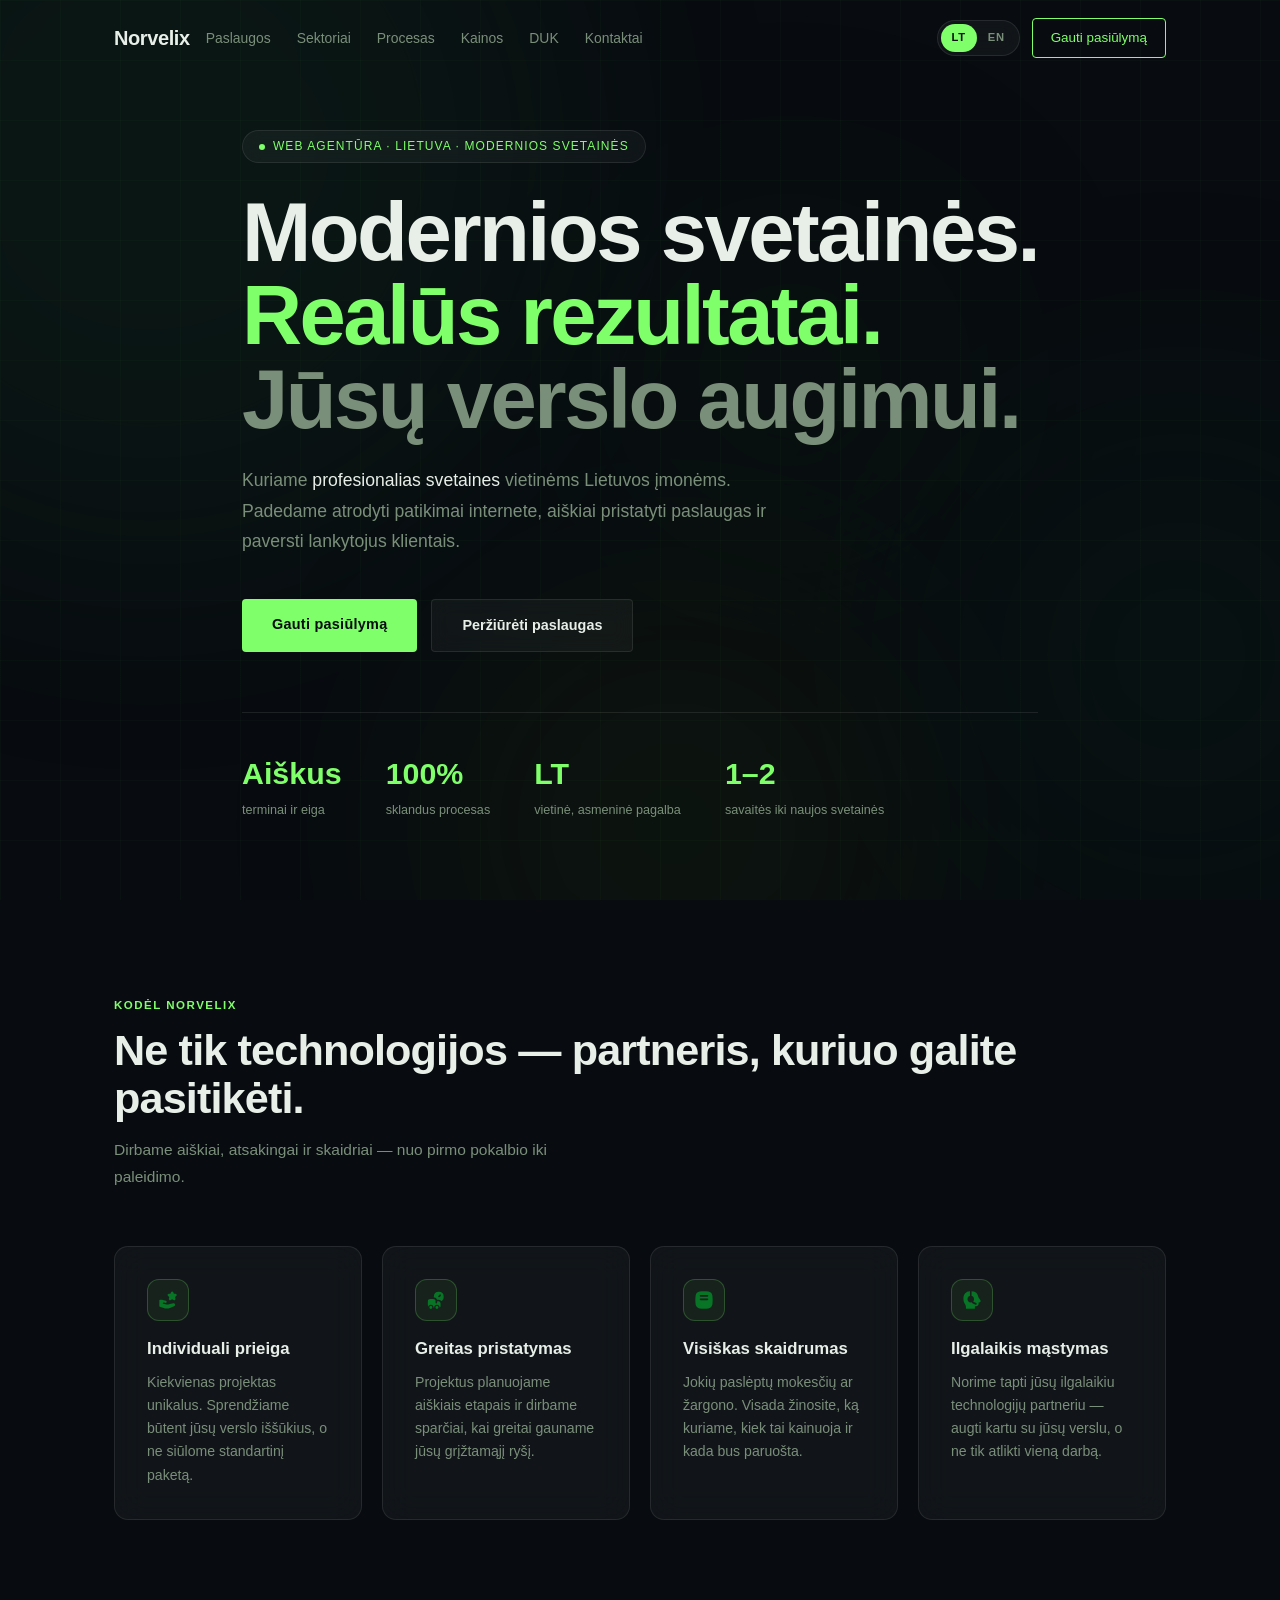
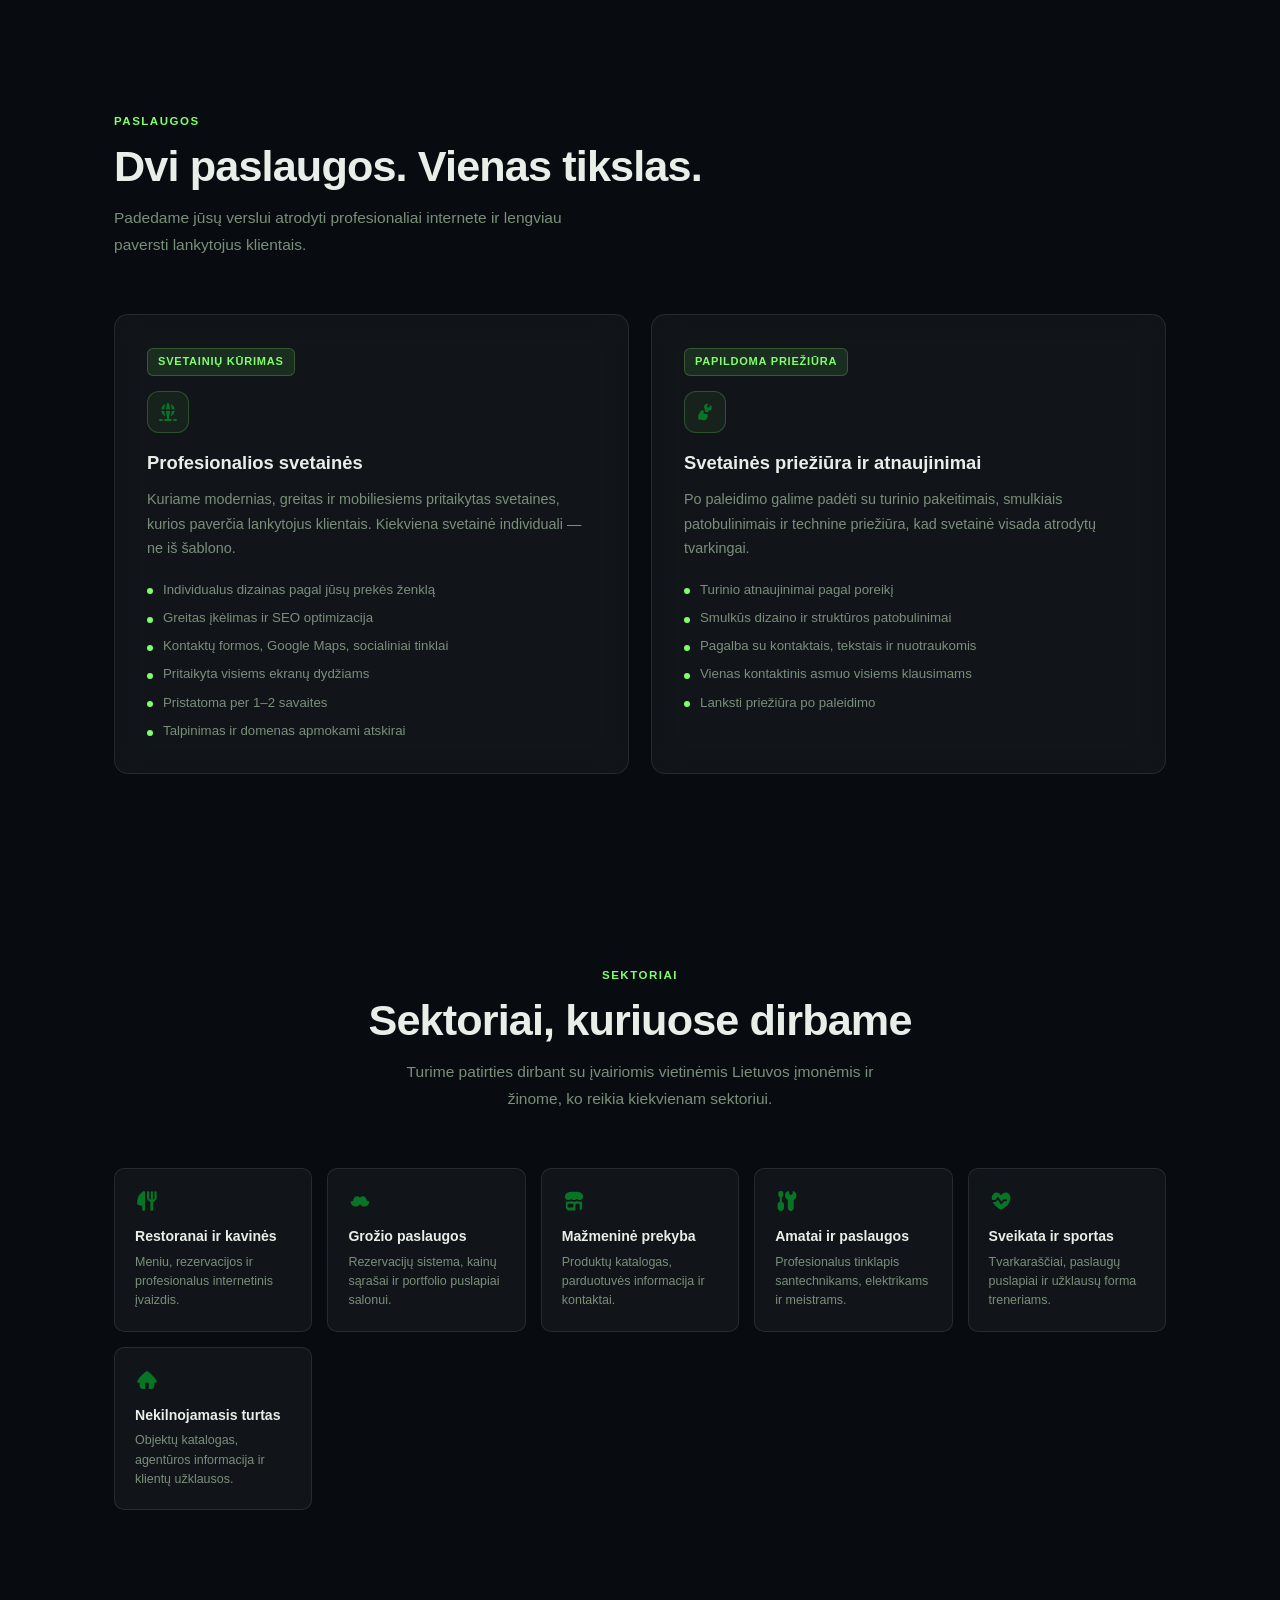
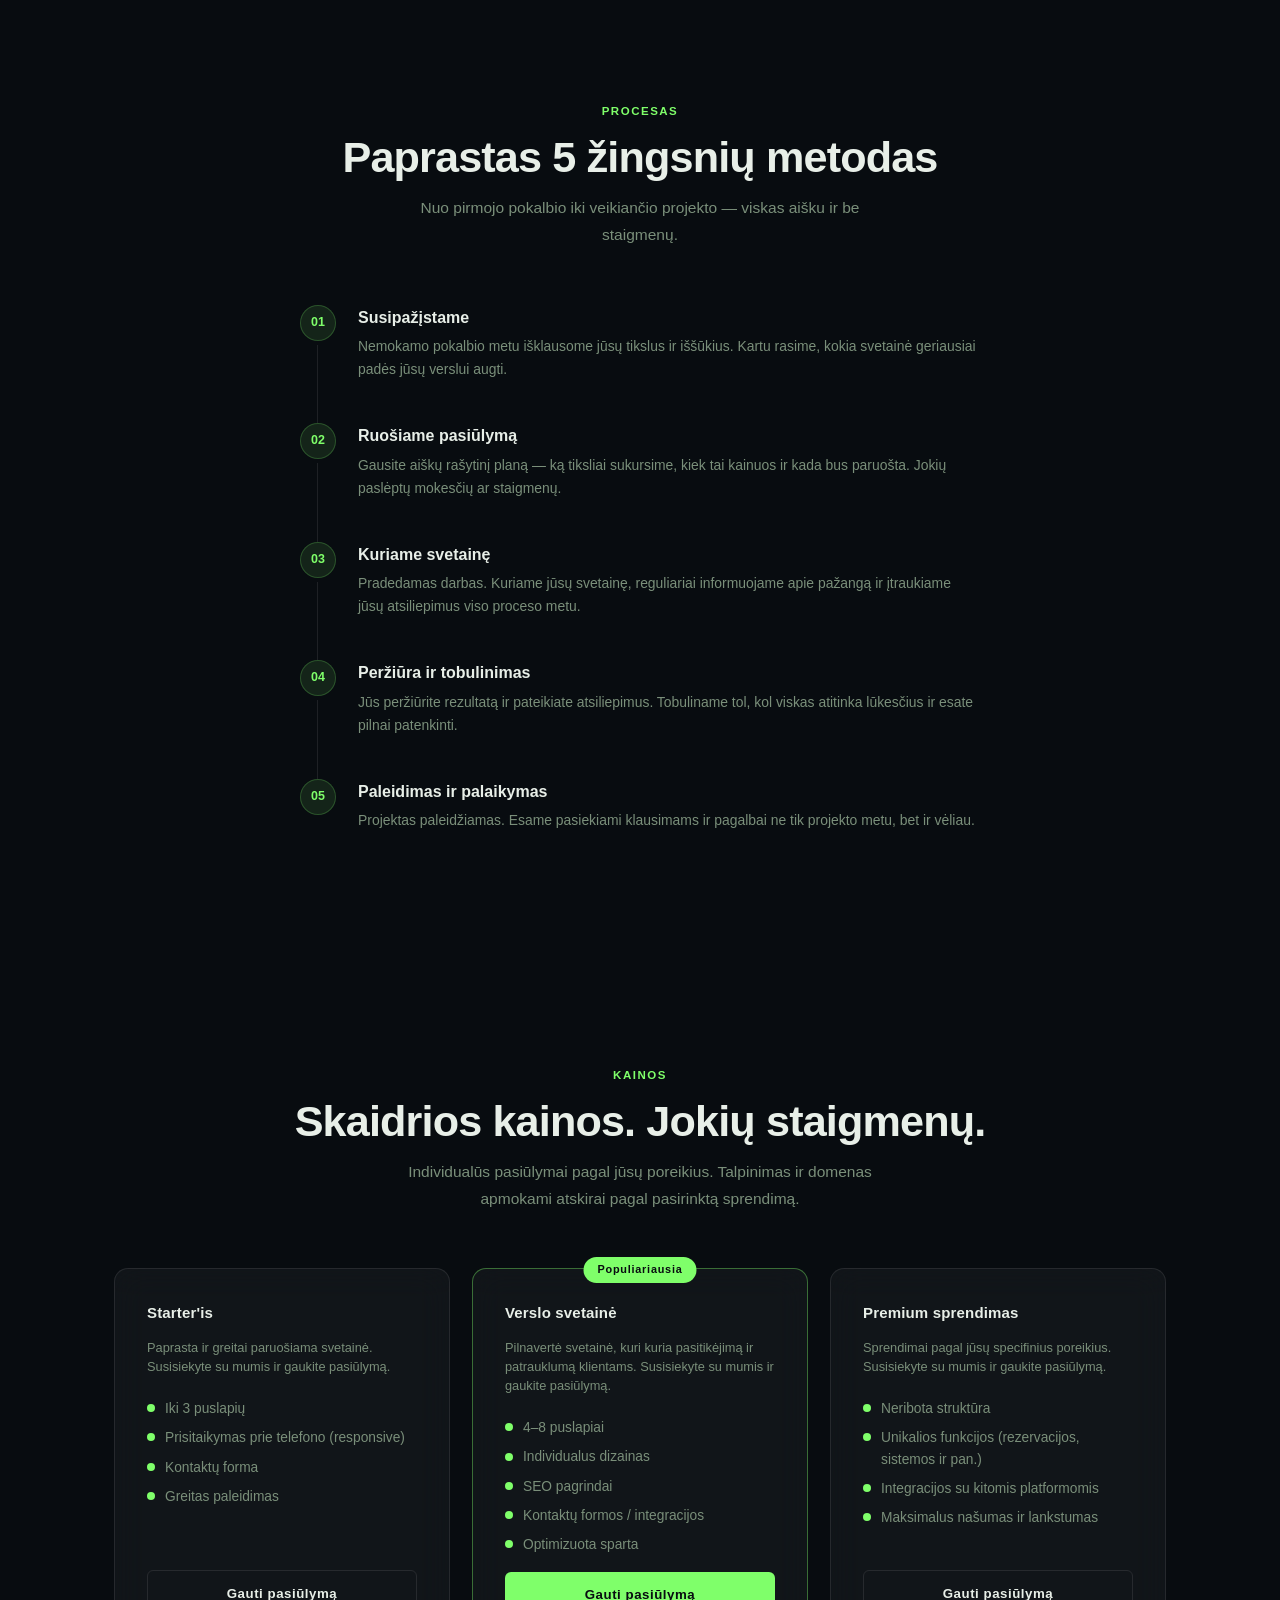
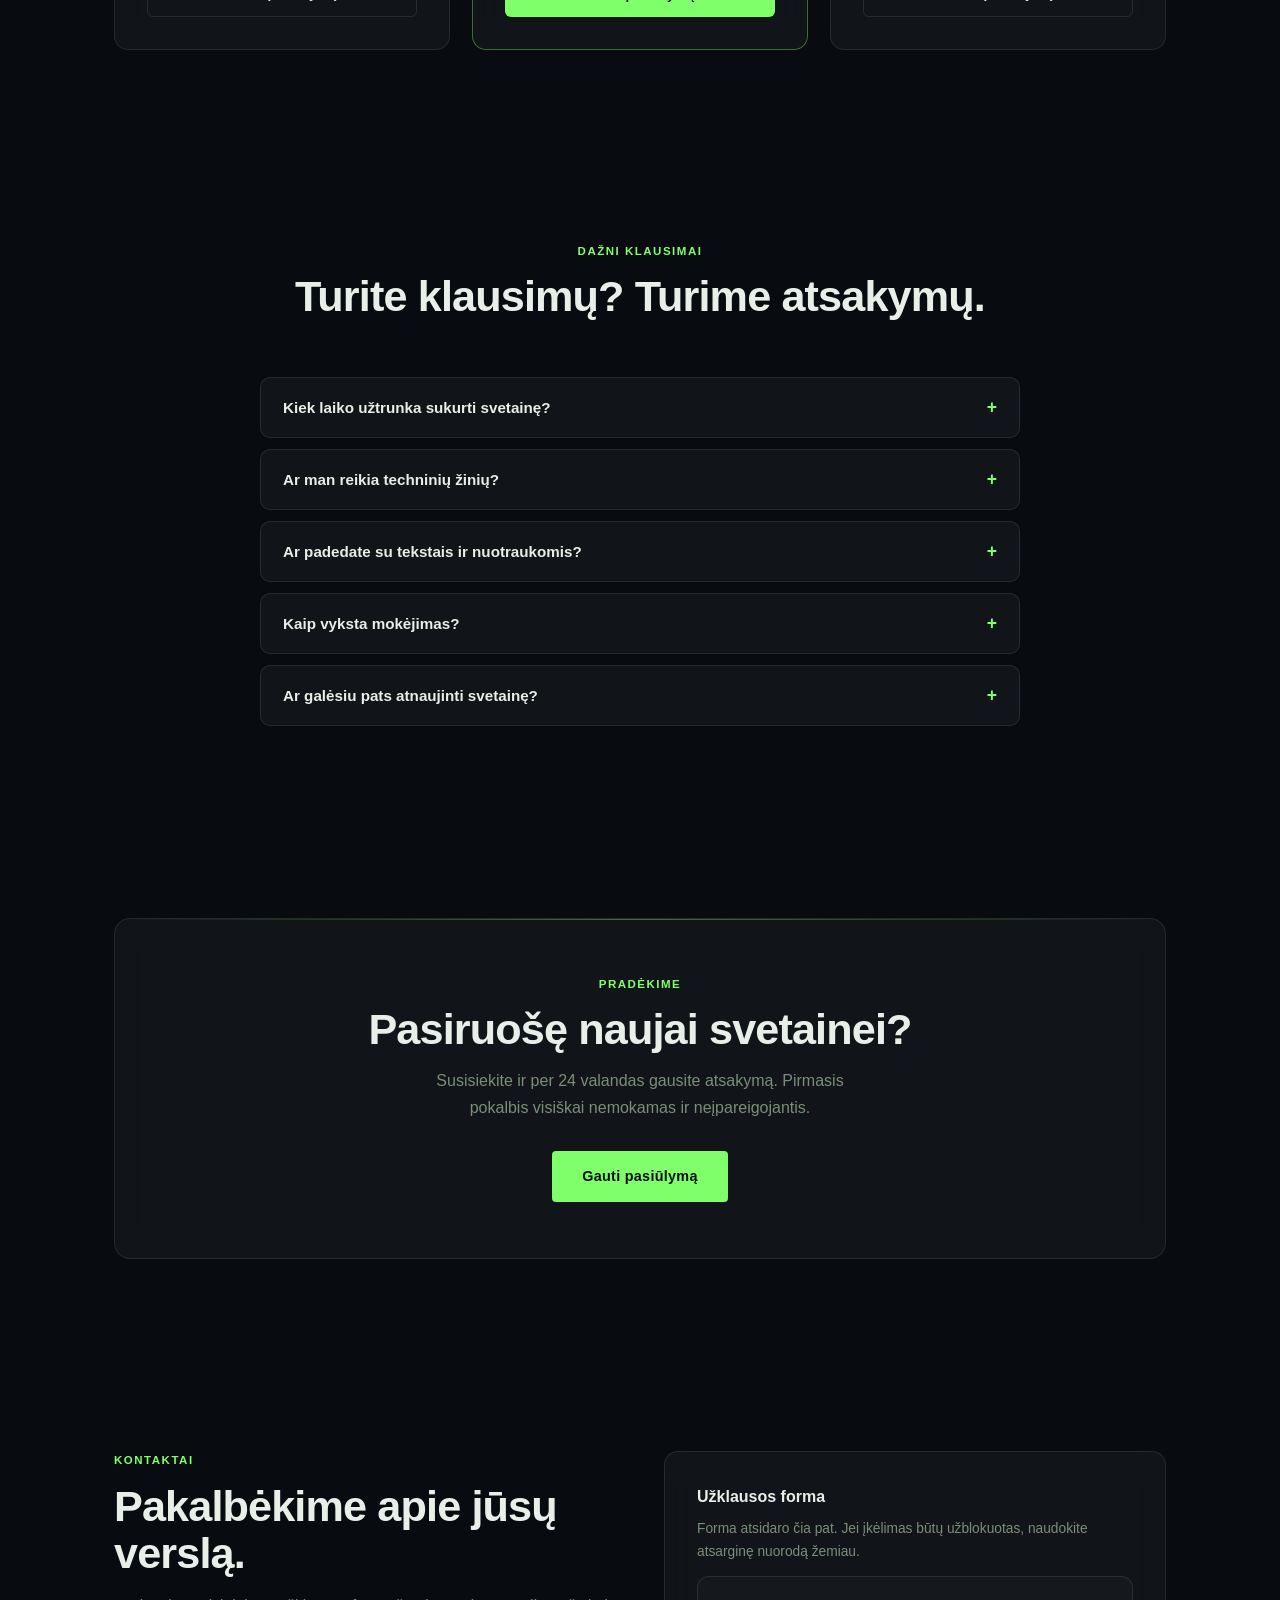
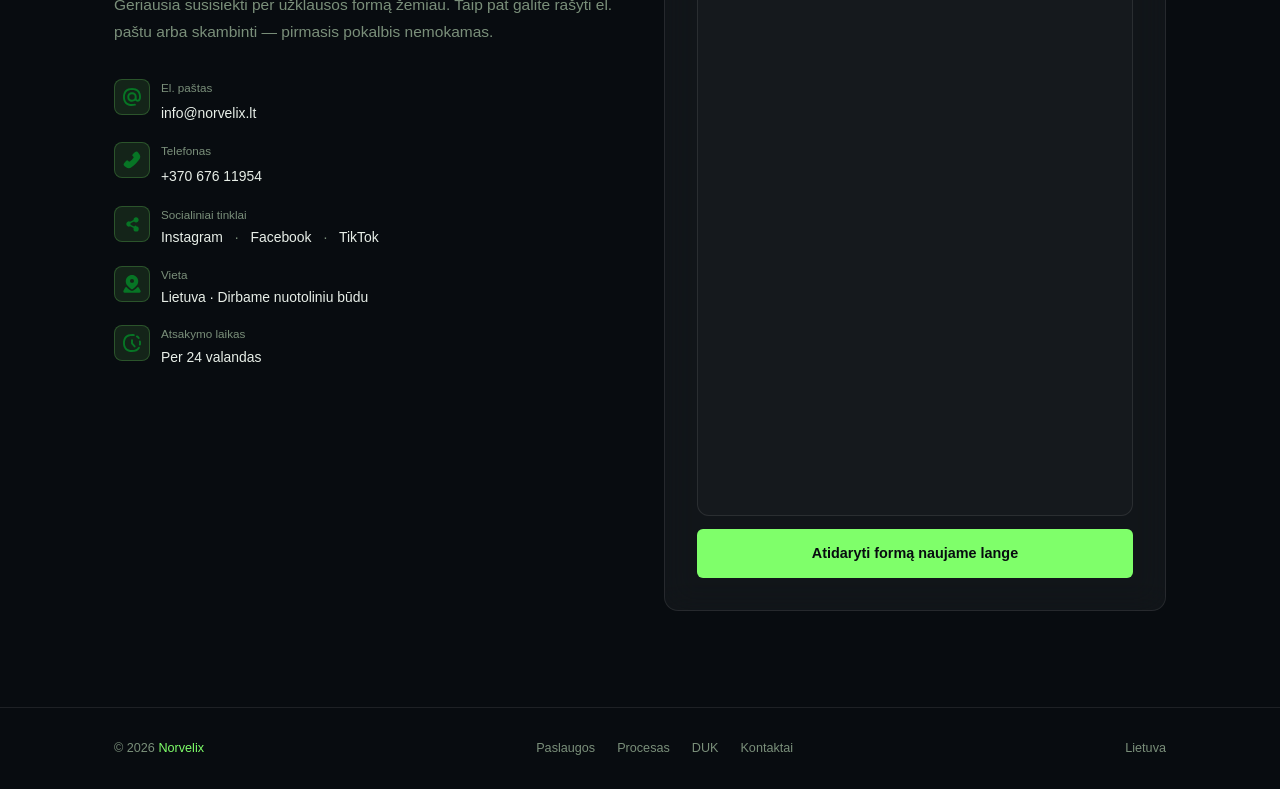
==== commit baa44b73: "changed branding added contacts bought domain" ====
--- a/index.html
+++ b/index.html
@@ -3,8 +3,8 @@
 <head>
   <meta charset="UTF-8" />
   <meta name="viewport" content="width=device-width, initial-scale=1.0" />
-  <title>Klevio — Svetainių kūrimas verslui</title>
-  <meta name="description" content="Klevio kuria profesionalias, greitas ir mobiliesiems pritaikytas svetaines Lietuvos verslams. Aiškus procesas, skaidrios kainos ir realūs rezultatai." />
+  <title>Norvelix — Svetainių kūrimas verslui</title>
+  <meta name="description" content="Norvelix kuria profesionalias, greitas ir mobiliesiems pritaikytas svetaines Lietuvos verslams. Aiškus procesas, skaidrios kainos ir realūs rezultatai." />
   <meta name="robots" content="index, follow" />
   <meta name="theme-color" content="#080c10" />
   <link rel="alternate" hreflang="lt" href="/" />
@@ -12,12 +12,12 @@
   <link rel="alternate" hreflang="x-default" href="/" />
   <meta property="og:type" content="website" />
   <meta property="og:locale" content="lt_LT" />
-  <meta property="og:site_name" content="Klevio" />
-  <meta property="og:title" content="Klevio — Svetainių kūrimas verslui" />
+  <meta property="og:site_name" content="Norvelix" />
+  <meta property="og:title" content="Norvelix — Svetainių kūrimas verslui" />
   <meta property="og:description" content="Profesionalios svetainės Lietuvos verslams: modernus dizainas, aiškus procesas ir greitas paleidimas." />
   <meta property="og:image" content="og-image.svg" />
   <meta name="twitter:card" content="summary_large_image" />
-  <meta name="twitter:title" content="Klevio — Svetainių kūrimas verslui" />
+  <meta name="twitter:title" content="Norvelix — Svetainių kūrimas verslui" />
   <meta name="twitter:description" content="Profesionalios svetainės Lietuvos verslams: modernus dizainas, aiškus procesas ir greitas paleidimas." />
   <meta name="twitter:image" content="og-image.svg" />
   <link rel="icon" href="favicon.svg" type="image/svg+xml" />
@@ -29,12 +29,20 @@
     {
       "@context": "https://schema.org",
       "@type": "ProfessionalService",
-      "name": "Klevio",
+      "name": "Norvelix",
+      "url": "https://norvelix.lt",
       "areaServed": {
         "@type": "Country",
         "name": "Lithuania"
       },
-      "description": "Klevio kuria profesionalias svetaines Lietuvos verslams.",
+      "description": "Norvelix kuria profesionalias svetaines Lietuvos verslams.",
+      "email": "info@norvelix.lt",
+      "telephone": "+37067611954",
+      "sameAs": [
+        "https://instagram.com/norvelix",
+        "https://facebook.com/norvelix",
+        "https://www.tiktok.com/@norvelix"
+      ],
       "serviceType": [
         "Website design",
         "Website development",
@@ -57,7 +65,7 @@
 
 <nav id="nav" aria-label="Pagrindinė navigacija">
   <div class="wrap nav-inner">
-    <a href="/" class="logo">Klevio</a>
+    <a href="/" class="logo">Norvelix</a>
 
     <button
       type="button"
@@ -134,7 +142,7 @@
 <section>
   <div class="wrap">
     <div class="section-header fade-up">
-      <div class="section-tag">Kodėl Klevio</div>
+      <div class="section-tag">Kodėl Norvelix</div>
       <h2>Ne tik technologijos — partneris, kuriuo galite pasitikėti.</h2>
       <p class="section-sub">Dirbame aiškiai, atsakingai ir skaidriai — nuo pirmo pokalbio iki paleidimo.</p>
     </div>
@@ -301,29 +309,26 @@
     <div class="section-header center fade-up">
       <div class="section-tag">Kainos</div>
       <h2>Skaidrios kainos. Jokių staigmenų.</h2>
-      <p class="section-sub">Prieinama naujiems klientams. Talpinimas ir domenas apmokami atskirai pagal pasirinktą sprendimą.</p>
+      <p class="section-sub">Individualūs pasiūlymai pagal jūsų poreikius. Talpinimas ir domenas apmokami atskirai pagal pasirinktą sprendimą.</p>
     </div>
 
     <div class="pricing-grid">
       <div class="glass-card price-card fade-up">
-        <div class="price-name">Pradinė svetainė</div>
-        <div class="price-amount">€300<span class="price-plus">+</span></div>
-        <div class="price-note">Paprasta ir greitai paruošiama svetainė</div>
+        <div class="price-name">Starter'is </div>
+        <div class="price-note">Paprasta ir greitai paruošiama svetainė. Susisiekyte su mumis ir gaukite pasiūlymą.</div>
         <ul class="price-features">
           <li>Iki 3 puslapių</li>
           <li>Prisitaikymas prie telefono (responsive)</li>
           <li>Kontaktų forma</li>
           <li>Greitas paleidimas</li>
         </ul>
-        <div class="price-disclaimer">Kaina priklauso nuo projekto sudėtingumo.</div>
-        <a href="#contact" class="price-btn outline">Pradėti</a>
+        <a href="#contact" class="price-btn outline">Gauti pasiūlymą</a>
       </div>
 
       <div class="glass-card price-card featured fade-up" style="transition-delay: 0.1s">
         <div class="featured-badge">Populiariausia</div>
         <div class="price-name">Verslo svetainė</div>
-        <div class="price-amount">€700<span class="price-plus">+</span></div>
-        <div class="price-note">Pilnavertė svetainė, kuri kuria pasitikėjimą</div>
+        <div class="price-note">Pilnavertė svetainė, kuri kuria pasitikėjimą ir patrauklumą klientams. Susisiekyte su mumis ir gaukite pasiūlymą.</div>
         <ul class="price-features">
           <li>4–8 puslapiai</li>
           <li>Individualus dizainas</li>
@@ -331,22 +336,19 @@
           <li>Kontaktų formos / integracijos</li>
           <li>Optimizuota sparta</li>
         </ul>
-        <div class="price-disclaimer">Kaina priklauso nuo projekto sudėtingumo.</div>
-        <a href="#contact" class="price-btn solid">Pradėti</a>
+        <a href="#contact" class="price-btn solid">Gauti pasiūlymą</a>
       </div>
 
       <div class="glass-card price-card fade-up" style="transition-delay: 0.2s">
-        <div class="price-name">Individualus sprendimas</div>
-        <div class="price-amount">€1200<span class="price-plus">+</span></div>
-        <div class="price-note">Sprendimai pagal jūsų specifinius poreikius</div>
+        <div class="price-name">Premium sprendimas</div>
+        <div class="price-note">Sprendimai pagal jūsų specifinius poreikius. Susisiekyte su mumis ir gaukite pasiūlymą.</div>
         <ul class="price-features">
           <li>Neribota struktūra</li>
           <li>Unikalios funkcijos (rezervacijos, sistemos ir pan.)</li>
           <li>Integracijos su kitomis platformomis</li>
           <li>Maksimalus našumas ir lankstumas</li>
         </ul>
-        <div class="price-disclaimer">Kaina priklauso nuo projekto sudėtingumo.</div>
-        <a href="#contact" class="price-btn outline">Susisiekti</a>
+        <a href="#contact" class="price-btn outline">Gauti pasiūlymą</a>
       </div>
     </div>
   </div>
@@ -430,13 +432,32 @@
       <div class="fade-up">
         <div class="section-tag">Kontaktai</div>
         <h2>Pakalbėkime apie jūsų verslą.</h2>
-        <p class="section-sub contact-intro">Užpildykite formą žemiau. Verslo el. paštas ir telefono numeris bus pridėti, kai turėsime savo domeną.</p>
-
+        <p class="section-sub contact-intro">Geriausia susisiekti per užklausos formą žemiau. Taip pat galite rašyti el. paštu arba skambinti — pirmasis pokalbis nemokamas.</p>
         <div class="contact-item">
           <div class="contact-icon icon-contact-mail" aria-hidden="true"></div>
           <div>
-            <div class="contact-label">Geriausia susisiekti</div>
-            <div class="contact-val">Per užklausos formą</div>
+            <div class="contact-label">El. paštas</div>
+            <a class="contact-val" href="mailto:info@norvelix.lt">info@norvelix.lt</a>
+          </div>
+        </div>
+        <div class="contact-item">
+          <div class="contact-icon icon-contact-call" aria-hidden="true"></div>
+          <div>
+            <div class="contact-label">Telefonas</div>
+            <a class="contact-val" href="tel:+37067611954">+370 676 11954</a>
+          </div>
+        </div>
+        <div class="contact-item">
+          <div class="contact-icon icon-contact-social" aria-hidden="true"></div>
+          <div>
+            <div class="contact-label">Socialiniai tinklai</div>
+            <div class="contact-val">
+              <a href="https://instagram.com/norvelix" target="_blank" rel="noreferrer noopener">Instagram</a>
+              <span class="contact-sep" aria-hidden="true">·</span>
+              <a href="https://facebook.com/norvelix" target="_blank" rel="noreferrer noopener">Facebook</a>
+              <span class="contact-sep" aria-hidden="true">·</span>
+              <a href="https://www.tiktok.com/@norvelix" target="_blank" rel="noreferrer noopener">TikTok</a>
+            </div>
           </div>
         </div>
         <div class="contact-item">
@@ -453,26 +474,19 @@
             <div class="contact-val">Per 24 valandas</div>
           </div>
         </div>
-        <div class="contact-item">
-          <div class="contact-icon icon-contact-call" aria-hidden="true"></div>
-          <div>
-            <div class="contact-label">Pirmasis pokalbis</div>
-            <div class="contact-val">Visiškai nemokamas</div>
-          </div>
-        </div>
       </div>
 
       <div class="glass-card fade-up" style="transition-delay: 0.1s">
         <div class="contact-form" data-tally-embed data-tally-url="https://tally.so/embed/VLYyyJ?alignLeft=1&hideTitle=1&transparentBackground=1&dynamicHeight=1">
           <div class="contact-form-head">
             <div class="contact-form-title">Užklausos forma</div>
-            <p class="contact-form-copy">Forma atsidaro čia pat. Svetainė šiuo metu veikia Vercel be nuosavo domeno. Jei įkėlimas būtų užblokuotas, naudokite atsarginę nuorodą žemiau.</p>
+            <p class="contact-form-copy">Forma atsidaro čia pat. Jei įkėlimas būtų užblokuotas, naudokite atsarginę nuorodą žemiau.</p>
           </div>
 
           <iframe
             class="tally-frame"
             data-tally-frame
-            title="Klevio kontaktų forma"
+            title="Norvelix kontaktų forma"
             loading="lazy"
             referrerpolicy="strict-origin-when-cross-origin"></iframe>
 
@@ -494,7 +508,7 @@
 <footer>
   <div class="wrap">
     <div class="footer-inner">
-      <div class="footer-brand">© 2026 <span>Klevio</span></div>
+      <div class="footer-brand">© 2026 <span>Norvelix</span></div>
       <div class="footer-links">
         <a href="#services">Paslaugos</a>
         <a href="#process">Procesas</a>
--- a/style.css
+++ b/style.css
@@ -0,0 +1,881 @@
+/* ── TOKENS ── */
+:root {
+  --green:        #7fff6a;
+  --green-dim:    rgba(127, 255, 106, 0.1);
+  --green-border: rgba(127, 255, 106, 0.22);
+  --dark:         #080c10;
+  --glass:        rgba(255, 255, 255, 0.04);
+  --glass-border: rgba(255, 255, 255, 0.09);
+  --text:         #e8efe8;
+  --muted:        #7a8f7a;
+}
+
+/* ── RESET ── */
+*, *::before, *::after { box-sizing: border-box; margin: 0; padding: 0; }
+html { scroll-behavior: smooth; }
+body {
+  background: var(--dark);
+  color: var(--text);
+  font-family: 'DM Sans', sans-serif;
+  font-size: 16px;
+  line-height: 1.6;
+  overflow-x: hidden;
+}
+
+body.menu-open {
+  overflow: hidden;
+}
+
+main {
+  display: block;
+}
+
+section,
+#main-content {
+  scroll-margin-top: 110px;
+}
+
+.skip-link {
+  position: absolute;
+  left: 16px;
+  top: -48px;
+  z-index: 1000;
+  padding: 10px 14px;
+  border-radius: 6px;
+  background: var(--green);
+  color: var(--dark);
+  font-family: 'Syne', sans-serif;
+  font-weight: 700;
+  text-decoration: none;
+  transition: top 0.2s ease;
+}
+
+.skip-link:focus-visible {
+  top: 16px;
+}
+
+/* ── BACKGROUND ── */
+.bg {
+  position: fixed; inset: 0; z-index: 0;
+  overflow: hidden; pointer-events: none;
+}
+.bg-orb {
+  position: absolute; border-radius: 50%;
+  filter: blur(130px); opacity: 0.16;
+  animation: drift 20s ease-in-out infinite alternate;
+}
+.o1 { width: 800px; height: 800px; background: #1a4d2e; top: -250px; left: -250px; }
+.o2 { width: 500px; height: 500px; background: #0a3322; top: 45%; right: -150px; animation-delay: -7s; }
+.o3 { width: 450px; height: 450px; background: #2d4a0a; bottom: -150px; left: 35%; animation-delay: -14s; }
+.o4 { width: 300px; height: 300px; background: #1a3a1a; top: 25%; left: 50%; animation-delay: -4s; }
+
+.grid-overlay {
+  position: fixed; inset: 0; z-index: 0; pointer-events: none;
+  background-image:
+    linear-gradient(rgba(127, 255, 106, 0.025) 1px, transparent 1px),
+    linear-gradient(90deg, rgba(127, 255, 106, 0.025) 1px, transparent 1px);
+  background-size: 60px 60px;
+}
+
+@keyframes drift {
+  from { transform: translate(0, 0) scale(1); }
+  to   { transform: translate(50px, 70px) scale(1.12); }
+}
+
+/* ── LAYOUT ── */
+.wrap {
+  max-width: 1100px;
+  margin: 0 auto;
+  padding: 0 24px;
+  position: relative;
+  z-index: 1;
+}
+
+/* ── NAV ── */
+nav {
+  position: fixed; top: 0; left: 0; right: 0; z-index: 100;
+  padding: 18px 0;
+  border-bottom: 1px solid transparent;
+  transition: all 0.4s;
+}
+nav.scrolled {
+  background: rgba(8, 12, 16, 0.9);
+  backdrop-filter: blur(24px);
+  border-bottom-color: var(--glass-border);
+}
+.nav-inner {
+  display: flex; align-items: center;
+  justify-content: space-between; gap: 16px;
+}
+.nav-panel {
+  display: flex;
+  align-items: center;
+  justify-content: space-between;
+  gap: 16px;
+  flex: 1;
+}
+.logo {
+  font-family: 'Syne', sans-serif;
+  font-weight: 800; font-size: 1.25rem;
+  letter-spacing: -0.02em;
+  color: var(--text); text-decoration: none;
+}
+.logo-accent { color: var(--green); }
+.menu-toggle {
+  display: none;
+  width: 44px;
+  height: 44px;
+  border: 1px solid var(--glass-border);
+  background: var(--glass);
+  border-radius: 10px;
+  align-items: center;
+  justify-content: center;
+  flex-direction: column;
+  gap: 5px;
+  cursor: pointer;
+}
+.menu-toggle span {
+  width: 18px;
+  height: 2px;
+  background: var(--text);
+  border-radius: 999px;
+}
+.nav-links { display: flex; gap: 26px; list-style: none; }
+.nav-links a {
+  color: var(--muted); text-decoration: none;
+  font-size: 0.87rem; transition: color 0.2s;
+}
+.nav-links a:hover { color: var(--green); }
+.nav-right { display: flex; align-items: center; gap: 12px; }
+
+/* Language toggle */
+.lang-toggle {
+  display: flex;
+  background: var(--glass);
+  border: 1px solid var(--glass-border);
+  border-radius: 100px; padding: 3px;
+  backdrop-filter: blur(10px);
+}
+.lang-btn {
+  display: inline-flex;
+  align-items: center;
+  justify-content: center;
+  font-family: 'Syne', sans-serif;
+  font-size: 0.7rem; font-weight: 700;
+  letter-spacing: 0.06em;
+  padding: 5px 11px; border-radius: 100px;
+  border: none; cursor: pointer;
+  background: transparent; color: var(--muted);
+  transition: all 0.2s;
+  text-decoration: none;
+}
+.lang-btn.active { background: var(--green); color: var(--dark); }
+.lang-btn:not(.active):hover { color: var(--text); }
+
+.nav-cta {
+  background: transparent;
+  border: 1px solid var(--green);
+  color: var(--green);
+  padding: 8px 18px; border-radius: 4px;
+  font-size: 0.84rem; cursor: pointer;
+  text-decoration: none; transition: all 0.2s;
+  white-space: nowrap;
+}
+.nav-cta:hover { background: var(--green); color: var(--dark); }
+
+a:focus-visible,
+button:focus-visible {
+  outline: 2px solid var(--green);
+  outline-offset: 3px;
+}
+
+/* ── HERO ── */
+.hero {
+  min-height: 100vh;
+  display: flex; align-items: center;
+  padding: 130px 0 80px;
+}
+.hero-content { max-width: 800px; }
+
+.hero-tag {
+  display: inline-flex; align-items: center; gap: 8px;
+  background: var(--glass);
+  border: 1px solid var(--glass-border);
+  border-radius: 100px; padding: 6px 16px;
+  font-size: 0.75rem; letter-spacing: 0.09em;
+  color: var(--green); text-transform: uppercase;
+  margin-bottom: 28px; backdrop-filter: blur(10px);
+}
+.hero-tag::before {
+  content: '';
+  width: 6px; height: 6px;
+  background: var(--green); border-radius: 50%;
+  animation: pulse 2s ease-in-out infinite;
+}
+@keyframes pulse {
+  0%, 100% { opacity: 1; transform: scale(1); }
+  50%       { opacity: 0.4; transform: scale(0.7); }
+}
+
+h1 {
+  font-family: 'Syne', sans-serif;
+  font-weight: 800;
+  font-size: clamp(2.6rem, 6.5vw, 5.2rem);
+  line-height: 1; letter-spacing: -0.03em;
+  margin-bottom: 24px;
+}
+.hl { color: var(--green); }
+.hm { color: var(--muted); font-weight: 600; }
+
+.hero-sub {
+  font-size: 1.1rem; color: var(--muted);
+  max-width: 560px; margin-bottom: 42px;
+  font-weight: 300; line-height: 1.75;
+}
+.hero-sub strong { color: var(--text); font-weight: 400; }
+
+.hero-btns { display: flex; gap: 14px; flex-wrap: wrap; }
+
+.hero-stats {
+  display: flex; gap: 44px;
+  margin-top: 60px; padding-top: 36px;
+  border-top: 1px solid var(--glass-border);
+  flex-wrap: wrap;
+}
+.stat-num {
+  font-family: 'Syne', sans-serif;
+  font-size: 1.9rem; font-weight: 800;
+  color: var(--green);
+}
+.stat-label { font-size: 0.79rem; color: var(--muted); margin-top: 2px; }
+
+/* ── BUTTONS ── */
+.btn-primary {
+  background: var(--green); color: var(--dark);
+  padding: 14px 30px; border-radius: 4px;
+  font-family: 'Syne', sans-serif;
+  font-weight: 700; font-size: 0.9rem;
+  text-decoration: none; letter-spacing: 0.02em;
+  transition: all 0.2s; border: none;
+  cursor: pointer; display: inline-block;
+}
+.btn-primary:hover { background: #a0ffaa; transform: translateY(-2px); }
+
+.btn-ghost {
+  background: var(--glass); color: var(--text);
+  padding: 14px 30px; border-radius: 4px;
+  border: 1px solid var(--glass-border);
+  font-family: 'Syne', sans-serif;
+  font-weight: 600; font-size: 0.9rem;
+  text-decoration: none; transition: all 0.2s;
+  backdrop-filter: blur(10px); display: inline-block;
+}
+.btn-ghost:hover { border-color: var(--green); color: var(--green); }
+
+/* ── SECTIONS ── */
+section { padding: 96px 0; }
+
+.section-tag {
+  font-size: 0.72rem; letter-spacing: 0.13em;
+  text-transform: uppercase; color: var(--green);
+  margin-bottom: 13px; font-weight: 600;
+}
+h2 {
+  font-family: 'Syne', sans-serif;
+  font-size: clamp(1.75rem, 4vw, 2.7rem);
+  font-weight: 800; letter-spacing: -0.02em;
+  line-height: 1.1; margin-bottom: 13px;
+}
+.section-sub {
+  color: var(--muted); font-size: 0.97rem;
+  max-width: 500px; font-weight: 300; line-height: 1.75;
+}
+.section-header { margin-bottom: 56px; }
+.center { text-align: center; }
+.center .section-sub { margin: 0 auto; }
+
+/* ── GLASS CARD ── */
+.glass-card {
+  background: var(--glass);
+  border: 1px solid var(--glass-border);
+  border-radius: 14px;
+  backdrop-filter: blur(16px);
+  padding: 32px; transition: all 0.3s;
+  position: relative; overflow: hidden;
+}
+.glass-card::before {
+  content: '';
+  position: absolute; top: 0; left: 0; right: 0; height: 1px;
+  background: linear-gradient(90deg, transparent, rgba(127, 255, 106, 0.3), transparent);
+  opacity: 0; transition: opacity 0.3s;
+}
+.glass-card:hover { border-color: var(--green-border); transform: translateY(-4px); }
+.glass-card:hover::before { opacity: 1; }
+
+/* ── GRIDS ── */
+.grid-4 { display: grid; grid-template-columns: repeat(auto-fit, minmax(230px, 1fr)); gap: 20px; }
+.grid-3 { display: grid; grid-template-columns: repeat(auto-fit, minmax(300px, 1fr)); gap: 22px; }
+
+/* ── CARDS ── */
+.card-icon,
+.service-icon,
+.ind-icon,
+.contact-icon {
+  position: relative;
+  flex-shrink: 0;
+  background-position: center;
+  background-repeat: no-repeat;
+  background-size: 18px 18px;
+}
+
+.card-icon,
+.service-icon {
+  width: 42px;
+  height: 42px;
+  border: 1px solid var(--green-border);
+  border-radius: 12px;
+  background-color: rgba(127, 255, 106, 0.06);
+  margin-bottom: 15px;
+}
+
+.card-title { font-family: 'Syne', sans-serif; font-size: 1.05rem; font-weight: 700; margin-bottom: 8px; }
+.card-desc { color: var(--muted); font-size: 0.88rem; line-height: 1.65; }
+
+/* Icon file map
+   Put your files into /icons/ with these exact names:
+   why-personal.svg
+   why-fast.svg
+   why-transparent.svg
+   why-partner.svg
+   service-web.svg
+   service-support.svg
+   industry-restaurant.svg
+   industry-beauty.svg
+   industry-retail.svg
+   industry-trades.svg
+   industry-health.svg
+   industry-real-estate.svg
+   contact-mail.svg
+   contact-location.svg
+   contact-time.svg
+   contact-call.svg
+*/
+.icon-why-personal { background-image: url("icons/why-personal.svg"); }
+.icon-why-fast { background-image: url("icons/why-fast.svg"); }
+.icon-why-transparent { background-image: url("icons/why-transparent.svg"); }
+.icon-why-partner { background-image: url("icons/why-partner.svg"); }
+.icon-service-web { background-image: url("icons/service-web.svg"); }
+.icon-service-support { background-image: url("icons/service-support.svg"); }
+.icon-ind-restaurant { background-image: url("icons/industry-restaurant.svg"); }
+.icon-ind-beauty { background-image: url("icons/industry-beauty.svg"); }
+.icon-ind-retail { background-image: url("icons/industry-retail.svg"); }
+.icon-ind-trades { background-image: url("icons/industry-trades.svg"); }
+.icon-ind-health { background-image: url("icons/industry-health.svg"); }
+.icon-ind-real-estate { background-image: url("icons/industry-real-estate.svg"); }
+.icon-contact-mail { background-image: url("icons/contact-mail.svg"); }
+.icon-contact-location { background-image: url("icons/contact-location.svg"); }
+.icon-contact-time { background-image: url("icons/contact-time.svg"); }
+.icon-contact-call { background-image: url("icons/contact-call.svg"); }
+.icon-contact-social { background-image: url("icons/contact-social.svg"); }
+
+/* ── SERVICES ── */
+.service-badge {
+  display: inline-block;
+  background: var(--green-dim);
+  border: 1px solid var(--green-border);
+  border-radius: 6px; padding: 4px 10px;
+  font-size: 0.69rem; letter-spacing: 0.07em;
+  text-transform: uppercase; color: var(--green);
+  font-weight: 700; margin-bottom: 15px;
+}
+.service-title { font-family: 'Syne', sans-serif; font-size: 1.15rem; font-weight: 700; margin-bottom: 10px; }
+.service-desc { color: var(--muted); font-size: 0.9rem; line-height: 1.7; margin-bottom: 18px; }
+.service-items { list-style: none; display: flex; flex-direction: column; gap: 7px; }
+.service-items li { font-size: 0.83rem; color: var(--muted); padding-left: 16px; position: relative; }
+.service-items li::before {
+  content: '';
+  position: absolute;
+  left: 0;
+  top: 0.62rem;
+  width: 6px;
+  height: 6px;
+  border-radius: 50%;
+  background: var(--green);
+}
+
+/* ── INDUSTRIES ── */
+.industries-grid { display: grid; grid-template-columns: repeat(auto-fit, minmax(190px, 1fr)); gap: 15px; }
+.ind-card {
+  background: var(--glass); border: 1px solid var(--glass-border);
+  border-radius: 10px; padding: 20px; transition: all 0.3s;
+}
+.ind-card:hover { border-color: var(--green-border); background: rgba(127, 255, 106, 0.03); }
+.ind-icon {
+  width: 24px;
+  height: 24px;
+  margin-bottom: 12px;
+  background-size: 20px 20px;
+}
+
+.ind-name { font-family: 'Syne', sans-serif; font-size: 0.88rem; font-weight: 700; margin-bottom: 5px; }
+.ind-desc { color: var(--muted); font-size: 0.78rem; line-height: 1.55; }
+
+/* ── PROCESS ── */
+.steps { display: flex; flex-direction: column; max-width: 680px; margin: 0 auto; }
+.step { display: flex; gap: 22px; padding-bottom: 42px; position: relative; }
+.step:not(:last-child)::after {
+  content: ''; position: absolute;
+  left: 17px; top: 40px; bottom: 0;
+  width: 1px; background: var(--glass-border);
+}
+.step-num {
+  width: 36px; height: 36px; flex-shrink: 0;
+  border: 1px solid var(--green-border);
+  border-radius: 50%; display: flex;
+  align-items: center; justify-content: center;
+  font-family: 'Syne', sans-serif;
+  font-size: 0.78rem; font-weight: 700;
+  color: var(--green); background: var(--green-dim);
+}
+.step-title { font-family: 'Syne', sans-serif; font-size: 1rem; font-weight: 700; margin-bottom: 5px; }
+.step-desc { color: var(--muted); font-size: 0.87rem; line-height: 1.65; }
+
+/* ── TECH STACK ── */
+/* ── FAQ ── */
+.faq-list { display: flex; flex-direction: column; gap: 11px; max-width: 760px; margin: 0 auto; }
+.faq-item {
+  background: var(--glass); border: 1px solid var(--glass-border);
+  border-radius: 10px; overflow: hidden; transition: border-color 0.2s;
+}
+.faq-item.open { border-color: var(--green-border); }
+.faq-q {
+  width: 100%;
+  background: transparent;
+  border: none;
+  color: inherit;
+  padding: 19px 22px;
+  font-family: 'Syne', sans-serif;
+  font-size: 0.95rem; font-weight: 700;
+  cursor: pointer; display: flex;
+  justify-content: space-between; align-items: center;
+  gap: 16px; user-select: none;
+  text-align: left;
+}
+.faq-arrow { color: var(--green); font-size: 1.1rem; transition: transform 0.3s; flex-shrink: 0; }
+.faq-item.open .faq-arrow { transform: rotate(45deg); }
+.faq-a { max-height: 0; overflow: hidden; transition: max-height 0.4s ease; }
+.faq-item.open .faq-a { max-height: 300px; }
+.faq-a-inner { padding: 0 22px 18px; color: var(--muted); font-size: 0.89rem; line-height: 1.7; }
+
+/* ── PRICING ── */
+.pricing-grid { display: grid; grid-template-columns: repeat(auto-fit, minmax(255px, 1fr)); gap: 22px; }
+.price-card { 
+  position: relative; 
+  display: flex;
+  flex-direction: column;
+  overflow: visible;
+}
+.price-card.featured { border-color: rgba(127, 255, 106, 0.38); }
+.featured-badge {
+  position: absolute; top: -12px; left: 50%; transform: translateX(-50%);
+  background: var(--green); color: var(--dark);
+  font-family: 'Syne', sans-serif; font-size: 0.68rem; font-weight: 700;
+  padding: 4px 14px; border-radius: 100px;
+  letter-spacing: 0.07em; white-space: nowrap;
+}
+.price-name {
+  font-family: 'Syne', sans-serif; font-size: 0.94rem; font-weight: 700;
+  letter-spacing: 0.01em;
+  color: var(--text); margin-bottom: 12px;
+}
+.price-amount { 
+  font-family: 'Syne', sans-serif; 
+  font-size: 2.6rem; 
+  font-weight: 800; 
+  line-height: 1;
+  margin-bottom: 4px;
+}
+.price-plus {
+  font-size: 1.4rem;
+  color: var(--green);
+}
+.price-note { 
+  font-size: 0.8rem; 
+  color: var(--muted); 
+  margin-top: 0; 
+  margin-bottom: 22px; 
+  line-height: 1.5; 
+}
+.price-features { 
+  list-style: none; 
+  display: flex; 
+  flex-direction: column; 
+  gap: 8px; 
+  margin-bottom: 16px;
+  flex-grow: 1;
+}
+.price-features li {
+  font-size: 0.86rem;
+  color: var(--muted);
+  display: flex;
+  gap: 10px;
+  align-items: flex-start;
+  line-height: 1.55;
+}
+.price-features li::before {
+  content: '';
+  width: 8px;
+  height: 8px;
+  margin-top: 0.38rem;
+  border-radius: 50%;
+  background: var(--green);
+  flex-shrink: 0;
+}
+.price-disclaimer {
+  font-size: 0.78rem;
+  color: var(--muted);
+  margin-bottom: 18px;
+  font-style: italic;
+  line-height: 1.5;
+}
+.price-btn {
+  display: block; 
+  width: 100%; 
+  text-align: center;
+  padding: 12px; 
+  border-radius: 6px;
+  font-family: 'Syne', sans-serif; 
+  font-weight: 700;
+  font-size: 0.83rem; 
+  letter-spacing: 0.04em;
+  text-decoration: none; 
+  transition: all 0.2s;
+  cursor: pointer; 
+  border: none;
+  margin-top: auto;
+}
+.price-btn.outline { background: transparent; border: 1px solid var(--glass-border); color: var(--text); }
+.price-btn.outline:hover { border-color: var(--green); color: var(--green); }
+.price-btn.solid { background: var(--green); color: var(--dark); }
+.price-btn.solid:hover { background: #a0ffaa; }
+
+/* ── CTA BAND ── */
+.cta-band {
+  background: var(--glass); border: 1px solid var(--glass-border);
+  border-radius: 16px; padding: 56px 48px;
+  text-align: center; backdrop-filter: blur(16px);
+  position: relative; overflow: hidden;
+}
+.cta-band::before {
+  content: ''; position: absolute;
+  top: 0; left: 0; right: 0; height: 1px;
+  background: linear-gradient(90deg, transparent, rgba(127, 255, 106, 0.4), transparent);
+}
+.cta-band h2 { margin-bottom: 13px; }
+.cta-band p {
+  color: var(--muted); margin-bottom: 30px;
+  font-size: 1rem; max-width: 460px;
+  margin-left: auto; margin-right: auto; line-height: 1.7;
+}
+
+/* ── CONTACT ── */
+.contact-grid { display: grid; grid-template-columns: 1fr 1fr; gap: 48px; align-items: start; }
+.contact-item { display: flex; gap: 11px; align-items: flex-start; margin-bottom: 17px; }
+.contact-icon {
+  width: 36px; height: 36px; border-radius: 8px;
+  background-color: var(--green-dim); border: 1px solid var(--green-border);
+  display: flex; align-items: center; justify-content: center;
+  background-size: 18px 18px;
+}
+.contact-label { color: var(--muted); font-size: 0.73rem; margin-bottom: 2px; }
+.contact-val {
+  font-size: 0.87rem;
+  color: var(--text);
+  text-decoration: none;
+}
+
+.contact-val a {
+  color: var(--text);
+  text-decoration: none;
+}
+
+.contact-val a:hover {
+  color: var(--green);
+}
+
+.contact-sep {
+  color: var(--muted);
+  margin: 0 8px;
+}
+
+a.contact-val:hover {
+  color: var(--green);
+}
+
+.contact-form { display: flex; flex-direction: column; gap: 13px; }
+.contact-form-head { display: flex; flex-direction: column; gap: 8px; }
+.contact-form-title {
+  font-family: 'Syne', sans-serif;
+  font-size: 1rem;
+  font-weight: 700;
+}
+.contact-intro {
+  margin-bottom: 34px;
+}
+.contact-form-copy,
+.contact-form-note {
+  color: var(--muted);
+  font-size: 0.86rem;
+  line-height: 1.65;
+}
+
+.tally-frame {
+  width: 100%;
+  min-height: 540px;
+  border: 1px solid var(--glass-border);
+  border-radius: 12px;
+  background: rgba(255, 255, 255, 0.02);
+}
+
+.form-submit {
+  background: var(--green); color: var(--dark);
+  border: none; border-radius: 6px; padding: 13px;
+  cursor: pointer; font-family: 'Syne', sans-serif;
+  font-weight: 700; font-size: 0.9rem;
+  transition: all 0.2s; width: 100%;
+  text-decoration: none;
+  text-align: center;
+  display: inline-block;
+}
+.form-submit:hover { background: #a0ffaa; transform: translateY(-1px); }
+
+/* ── FOOTER ── */
+footer {
+  border-top: 1px solid var(--glass-border);
+  padding: 30px 0; color: var(--muted);
+  font-size: 0.79rem; position: relative; z-index: 1;
+}
+footer a { color: var(--muted); text-decoration: none; }
+footer a:hover { color: var(--green); }
+.footer-inner { display: flex; justify-content: space-between; align-items: center; flex-wrap: wrap; gap: 14px; }
+.footer-links { display: flex; gap: 22px; }
+.footer-brand span { color: var(--green); }
+
+/* ── ANIMATION ── */
+.fade-up { opacity: 0; transform: translateY(26px); transition: opacity 0.6s ease, transform 0.6s ease; }
+.fade-up.visible { opacity: 1; transform: translateY(0); }
+
+/* ── RESPONSIVE ── */
+@media (max-width: 900px) {
+  .grid-3,
+  .pricing-grid,
+  .contact-grid {
+    grid-template-columns: 1fr;
+  }
+}
+
+@media (max-width: 768px) {
+  .wrap { padding: 0 18px; }
+  nav { padding: 14px 0; }
+  .nav-inner {
+    align-items: center;
+    gap: 12px;
+  }
+  .menu-toggle {
+    display: inline-flex;
+  }
+  .logo { font-size: 1.05rem; }
+  .nav-panel {
+    position: absolute;
+    top: calc(100% + 10px);
+    left: 18px;
+    right: 18px;
+    display: none;
+    flex-direction: column;
+    align-items: stretch;
+    gap: 18px;
+    padding: 18px;
+    border: 1px solid var(--glass-border);
+    border-radius: 16px;
+    background: rgba(8, 12, 16, 0.96);
+    backdrop-filter: blur(24px);
+  }
+  .nav-panel.open {
+    display: flex;
+  }
+  .nav-links {
+    width: 100%;
+    flex-direction: column;
+    gap: 10px;
+  }
+  .nav-links a { font-size: 0.95rem; }
+  .nav-right { gap: 8px; }
+  .nav-right {
+    width: 100%;
+    flex-direction: column;
+    align-items: stretch;
+  }
+  .lang-toggle { padding: 2px; }
+  .lang-btn {
+    font-size: 0.66rem;
+    padding: 5px 9px;
+  }
+  .nav-cta {
+    width: 100%;
+    text-align: center;
+  }
+  .hero {
+    min-height: auto;
+    padding: 110px 0 56px;
+  }
+  .hero-tag {
+    max-width: 100%;
+    white-space: normal;
+    line-height: 1.45;
+    padding: 8px 14px;
+    font-size: 0.68rem;
+    letter-spacing: 0.07em;
+  }
+  h1 {
+    font-size: 2.15rem;
+    line-height: 1.02;
+    letter-spacing: -0.025em;
+    margin-bottom: 18px;
+  }
+  h2 {
+    font-size: 1.85rem;
+    line-height: 1.08;
+    margin-bottom: 10px;
+  }
+  .section-tag {
+    font-size: 0.66rem;
+    letter-spacing: 0.11em;
+    margin-bottom: 10px;
+  }
+  .hero-sub {
+    font-size: 0.95rem;
+    margin-bottom: 30px;
+    line-height: 1.65;
+  }
+  .section-sub {
+    font-size: 0.9rem;
+    line-height: 1.65;
+  }
+  .hero-btns {
+    flex-direction: column;
+    align-items: stretch;
+  }
+  .btn-primary,
+  .btn-ghost {
+    width: 100%;
+    text-align: center;
+    padding-left: 18px;
+    padding-right: 18px;
+  }
+  .hero-stats {
+    gap: 18px;
+    margin-top: 42px;
+    padding-top: 28px;
+  }
+  .stat-num { font-size: 1.65rem; }
+  .stat-label { font-size: 0.74rem; }
+  section { padding: 64px 0; }
+  .section-header { margin-bottom: 36px; }
+  .glass-card,
+  .cta-band,
+  .ind-card {
+    padding: 22px;
+  }
+  .card-title,
+  .service-title {
+    font-size: 1rem;
+  }
+  .card-desc,
+  .service-desc,
+  .ind-desc,
+  .contact-form-copy,
+  .contact-form-note {
+    font-size: 0.84rem;
+    line-height: 1.6;
+  }
+  .footer-inner,
+  .footer-links {
+    flex-direction: column;
+    align-items: flex-start;
+  }
+}
+
+@media (max-width: 480px) {
+  .wrap { padding: 0 14px; }
+  nav { padding: 12px 0; }
+  .nav-inner {
+    justify-content: space-between;
+  }
+  .logo {
+    font-size: 0.98rem;
+  }
+  .hero { padding: 104px 0 48px; }
+  .hero-tag {
+    font-size: 0.62rem;
+    padding: 7px 12px;
+  }
+  h1 {
+    font-size: 1.72rem;
+    line-height: 1.05;
+  }
+  h2 {
+    font-size: 1.42rem;
+    line-height: 1.12;
+  }
+  .hero-sub,
+  .section-sub {
+    font-size: 0.86rem;
+  }
+  .grid-4,
+  .grid-3,
+  .industries-grid,
+  .pricing-grid,
+  .contact-grid {
+    grid-template-columns: 1fr;
+  }
+  .glass-card,
+  .ind-card,
+  .cta-band {
+    padding: 18px;
+  }
+  .service-badge,
+  .price-name {
+    font-size: 0.62rem;
+  }
+  .card-title,
+  .service-title,
+  .contact-form-title {
+    font-size: 0.95rem;
+  }
+  .hero-stats > div {
+    min-width: 0;
+  }
+  .stat-num {
+    font-size: 1.4rem;
+  }
+  .stat-label { font-size: 0.7rem; }
+}
+
+@media (prefers-reduced-motion: reduce) {
+  html {
+    scroll-behavior: auto;
+  }
+
+  *,
+  *::before,
+  *::after {
+    animation-duration: 0.01ms !important;
+    animation-iteration-count: 1 !important;
+    transition-duration: 0.01ms !important;
+  }
+
+  .fade-up {
+    opacity: 1;
+    transform: none;
+  }
+}
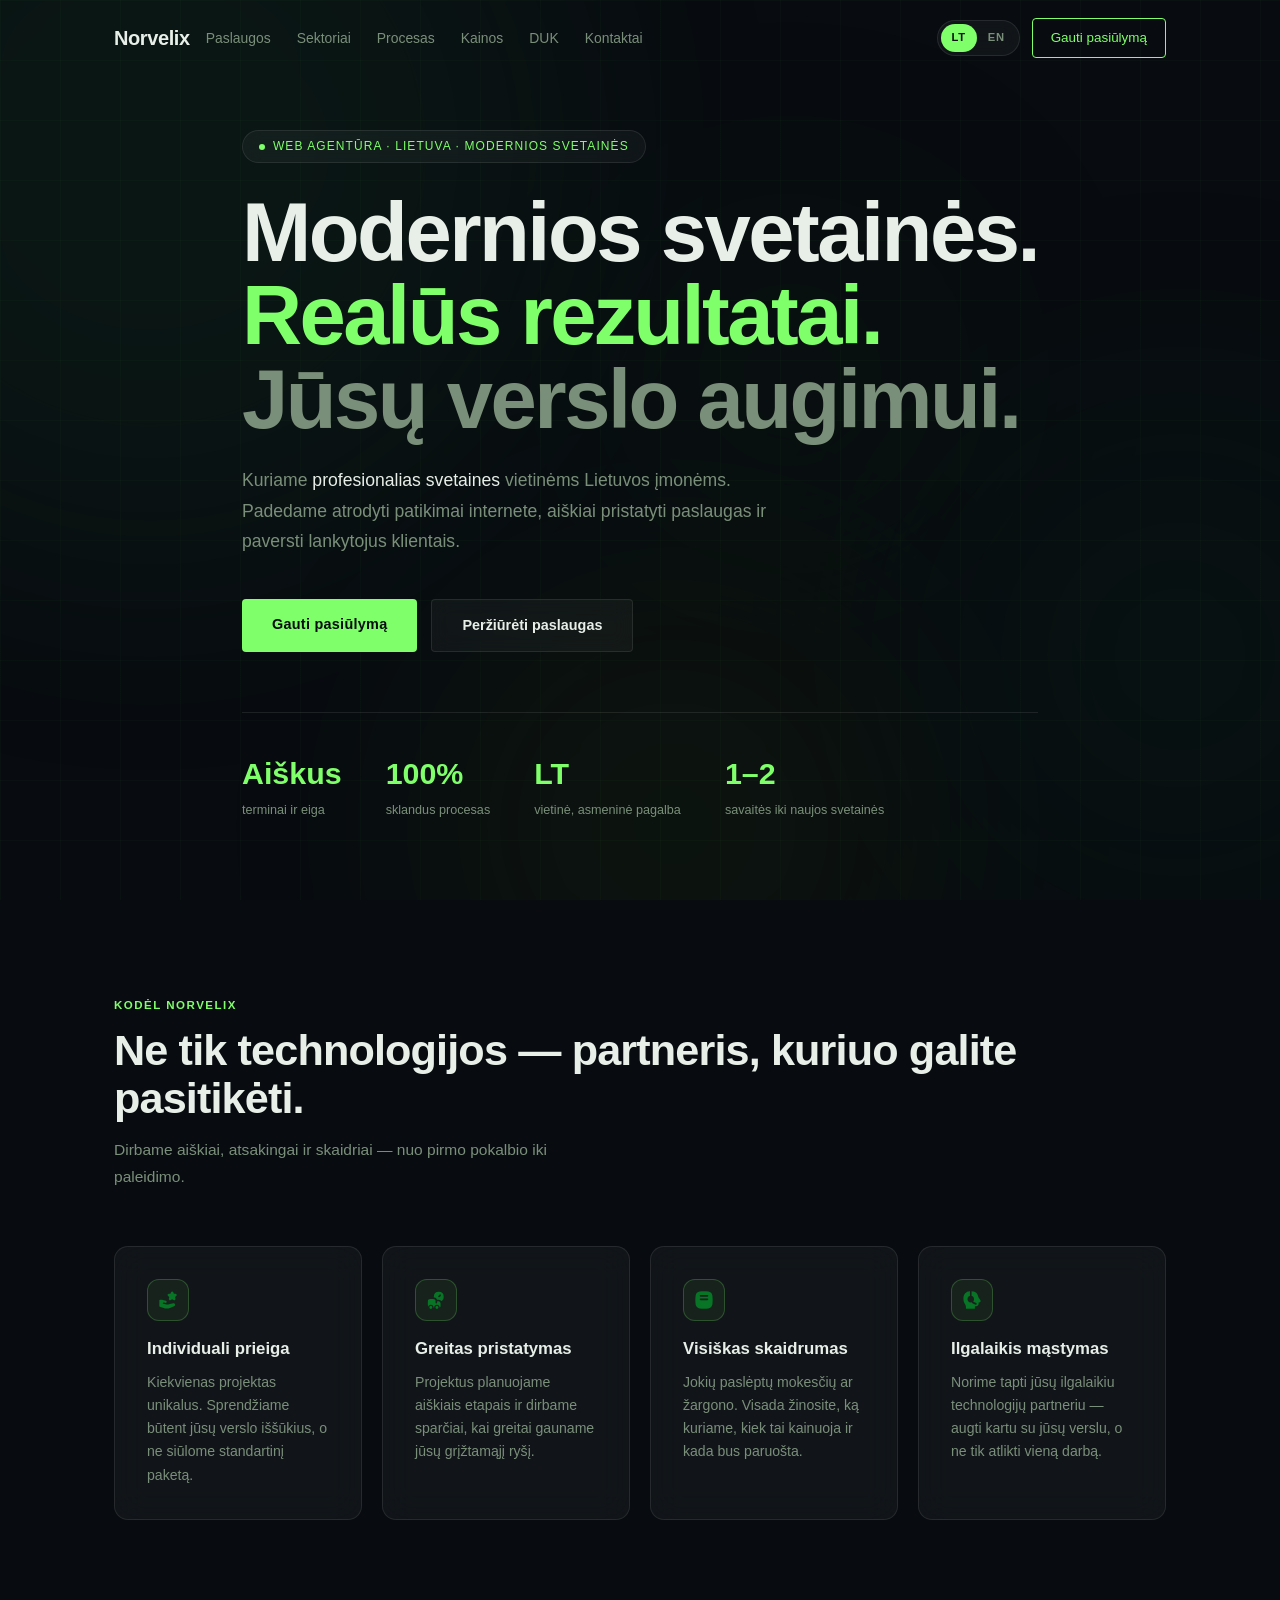
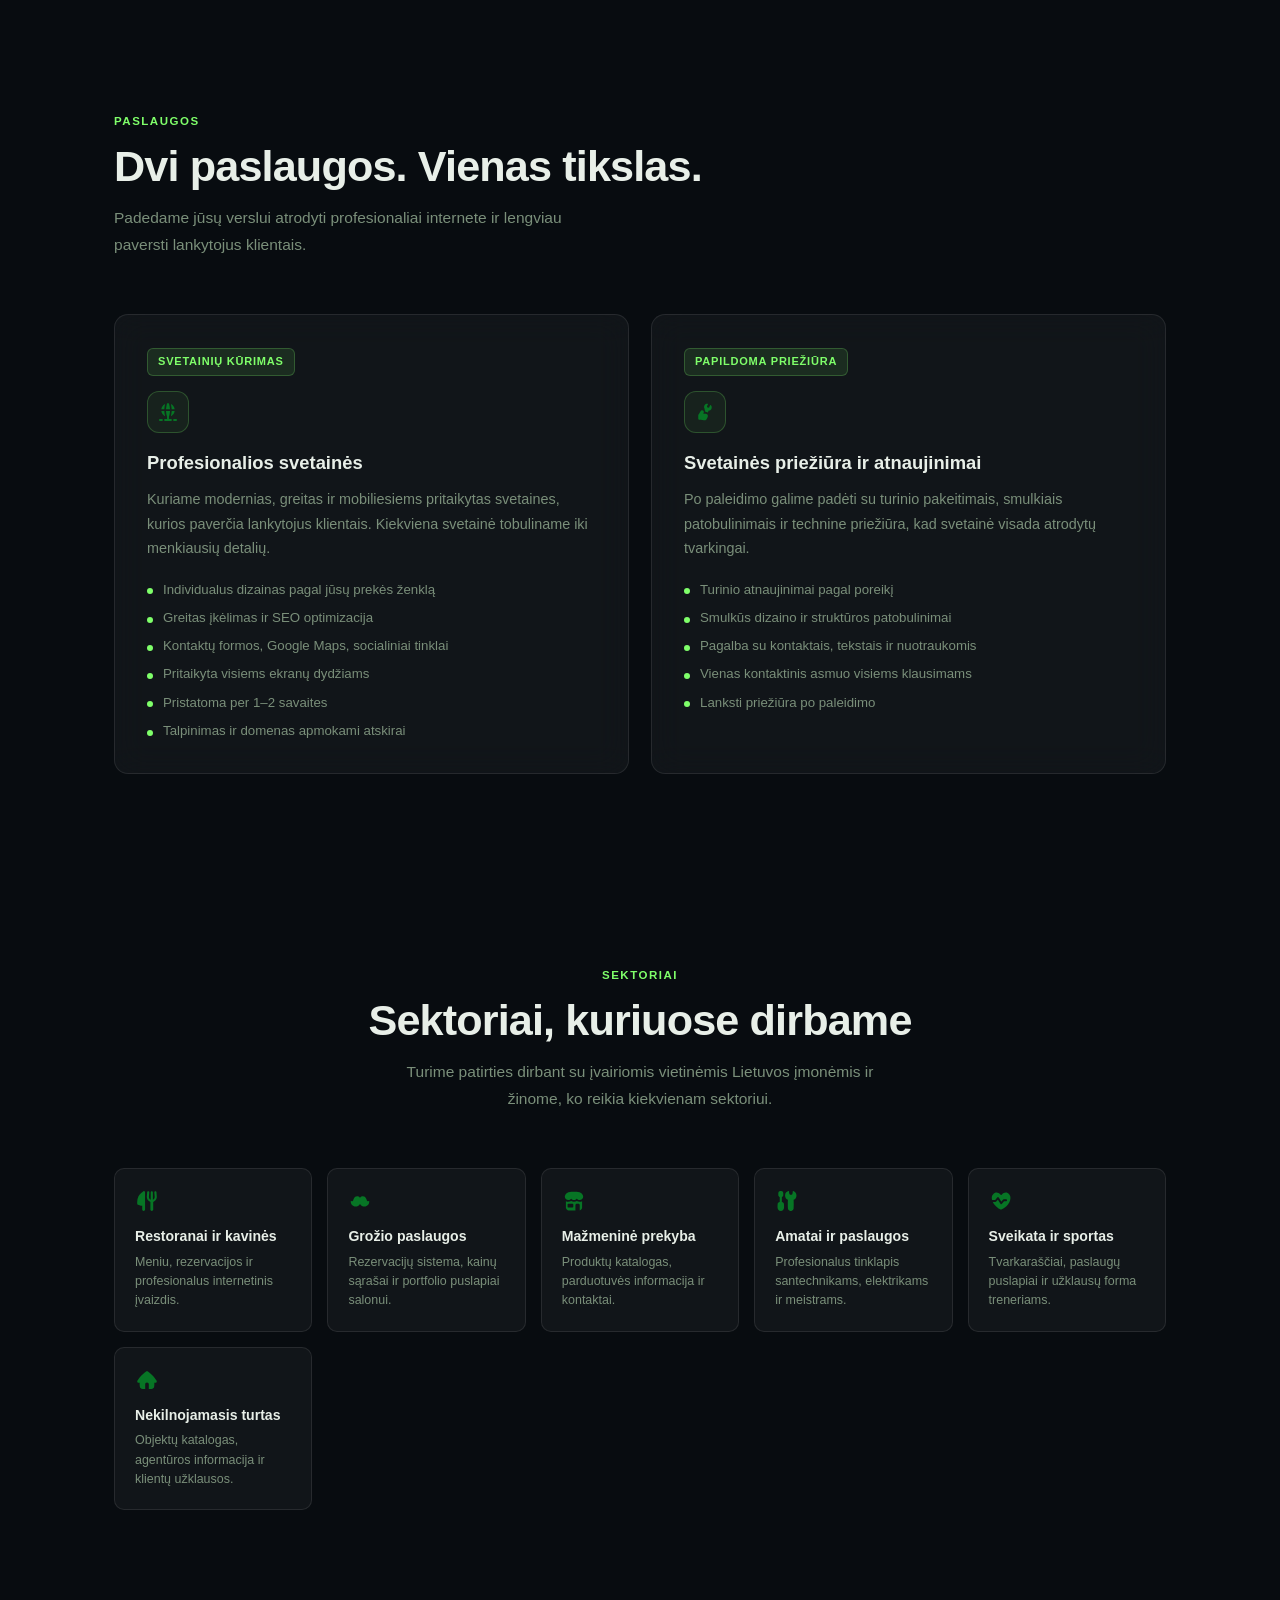
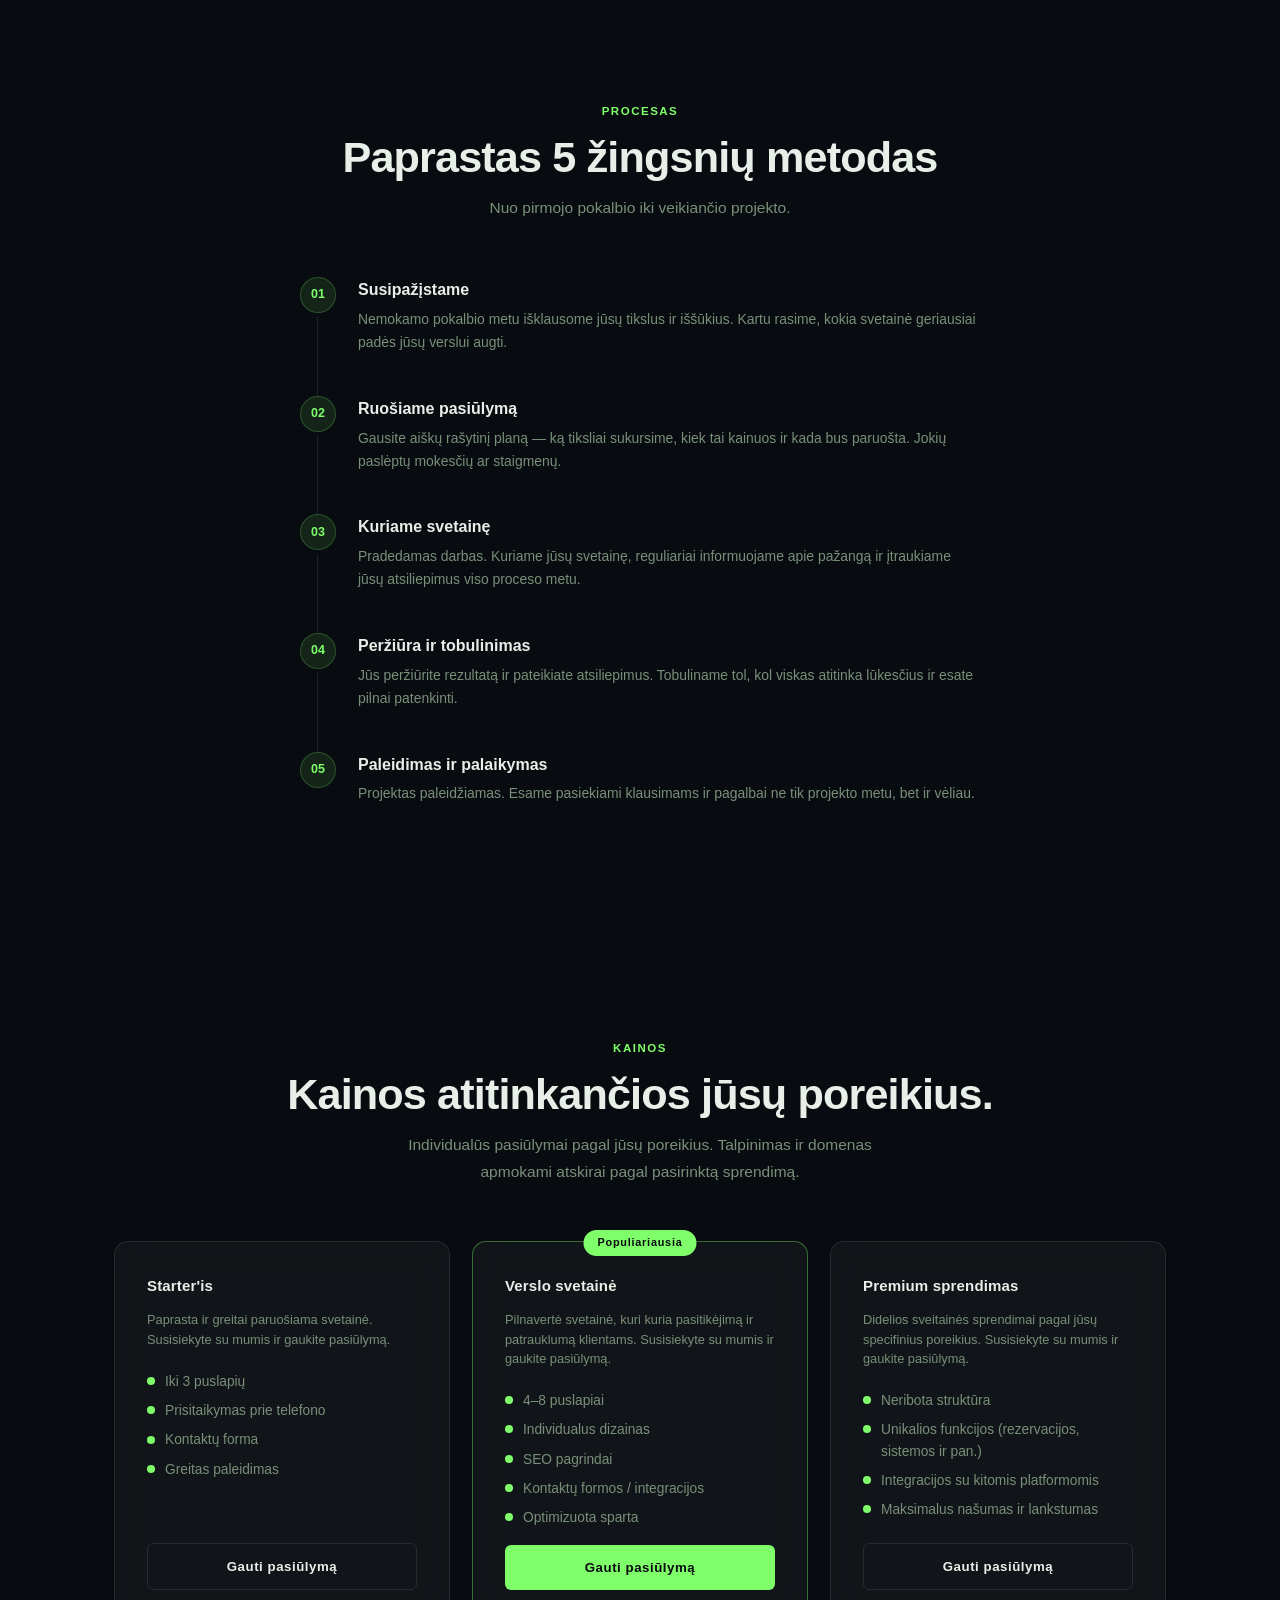
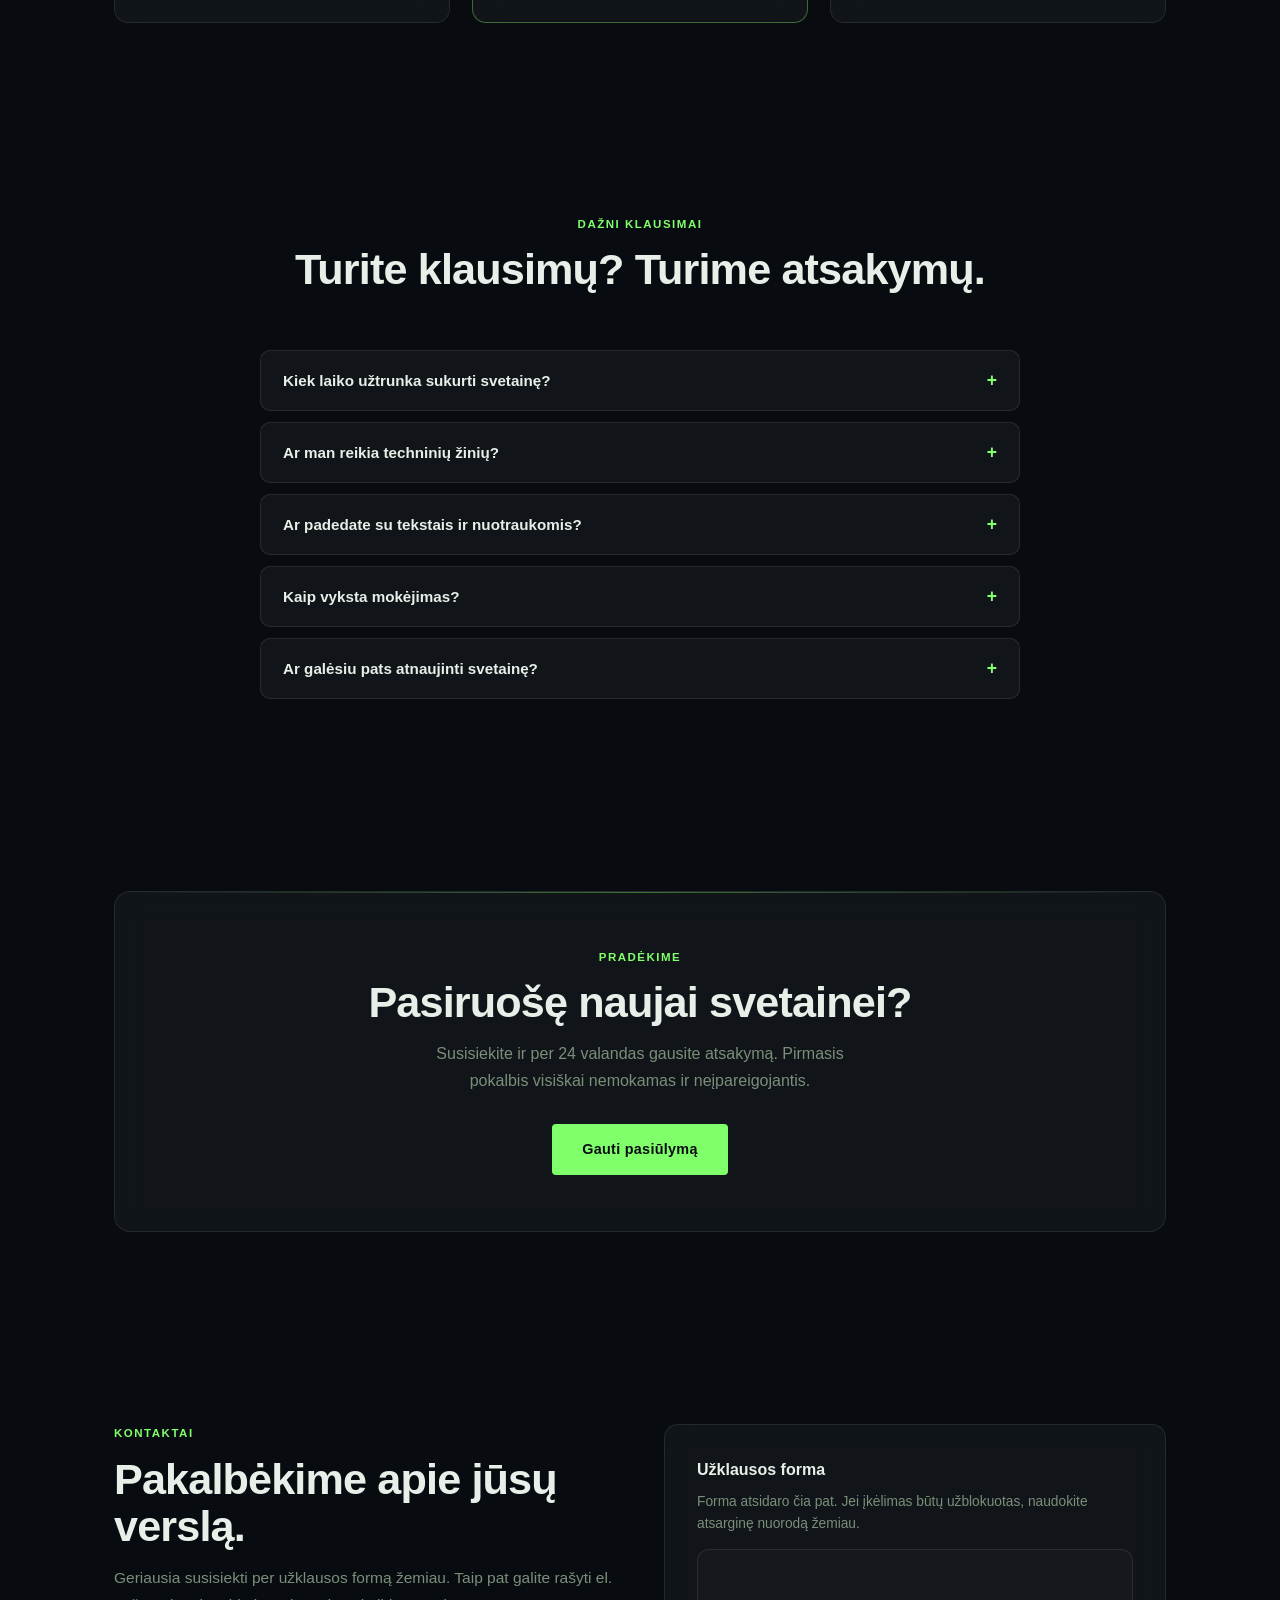
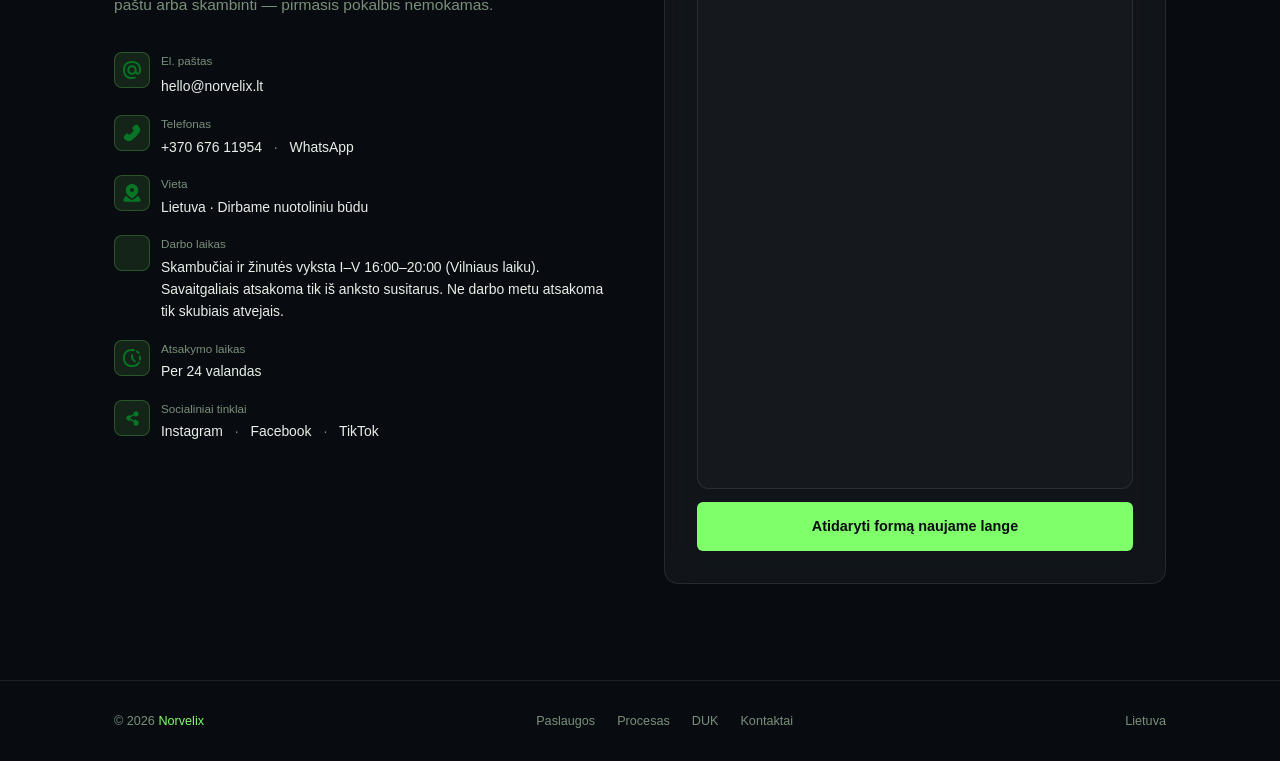
==== commit 7a429493: "changed tiktok account name to @norvelix.lt" ====
--- a/index.html
+++ b/index.html
@@ -38,6 +38,20 @@
       "description": "Norvelix kuria profesionalias svetaines Lietuvos verslams.",
       "email": "info@norvelix.lt",
       "telephone": "+37067611954",
+      "openingHoursSpecification": [
+        {
+          "@type": "OpeningHoursSpecification",
+          "dayOfWeek": [
+            "Monday",
+            "Tuesday",
+            "Wednesday",
+            "Thursday",
+            "Friday"
+          ],
+          "opens": "16:00",
+          "closes": "20:00"
+        }
+      ],
       "sameAs": [
         "https://instagram.com/norvelix",
         "https://facebook.com/norvelix",
@@ -185,7 +199,7 @@
         <div class="service-badge">Svetainių kūrimas</div>
         <div class="service-icon icon-service-web" aria-hidden="true"></div>
         <div class="service-title">Profesionalios svetainės</div>
-        <p class="service-desc">Kuriame modernias, greitas ir mobiliesiems pritaikytas svetaines, kurios paverčia lankytojus klientais. Kiekviena svetainė individuali — ne iš šablono.</p>
+        <p class="service-desc">Kuriame modernias, greitas ir mobiliesiems pritaikytas svetaines, kurios paverčia lankytojus klientais. Kiekviena svetainė tobuliname iki menkiausių detalių.</p>
         <ul class="service-items">
           <li>Individualus dizainas pagal jūsų prekės ženklą</li>
           <li>Greitas įkėlimas ir SEO optimizacija</li>
@@ -261,7 +275,7 @@
     <div class="section-header center fade-up">
       <div class="section-tag">Procesas</div>
       <h2>Paprastas 5 žingsnių metodas</h2>
-      <p class="section-sub">Nuo pirmojo pokalbio iki veikiančio projekto — viskas aišku ir be staigmenų.</p>
+      <p class="section-sub">Nuo pirmojo pokalbio iki veikiančio projekto.</p>
     </div>
 
     <div class="steps">
@@ -308,7 +322,7 @@
   <div class="wrap">
     <div class="section-header center fade-up">
       <div class="section-tag">Kainos</div>
-      <h2>Skaidrios kainos. Jokių staigmenų.</h2>
+      <h2>Kainos atitinkančios jūsų poreikius.</h2>
       <p class="section-sub">Individualūs pasiūlymai pagal jūsų poreikius. Talpinimas ir domenas apmokami atskirai pagal pasirinktą sprendimą.</p>
     </div>
 
@@ -318,7 +332,7 @@
         <div class="price-note">Paprasta ir greitai paruošiama svetainė. Susisiekyte su mumis ir gaukite pasiūlymą.</div>
         <ul class="price-features">
           <li>Iki 3 puslapių</li>
-          <li>Prisitaikymas prie telefono (responsive)</li>
+          <li>Prisitaikymas prie telefono </li>
           <li>Kontaktų forma</li>
           <li>Greitas paleidimas</li>
         </ul>
@@ -341,7 +355,7 @@
 
       <div class="glass-card price-card fade-up" style="transition-delay: 0.2s">
         <div class="price-name">Premium sprendimas</div>
-        <div class="price-note">Sprendimai pagal jūsų specifinius poreikius. Susisiekyte su mumis ir gaukite pasiūlymą.</div>
+        <div class="price-note">Didelios sveitainės sprendimai pagal jūsų specifinius poreikius. Susisiekyte su mumis ir gaukite pasiūlymą.</div>
         <ul class="price-features">
           <li>Neribota struktūra</li>
           <li>Unikalios funkcijos (rezervacijos, sistemos ir pan.)</li>
@@ -437,14 +451,39 @@
           <div class="contact-icon icon-contact-mail" aria-hidden="true"></div>
           <div>
             <div class="contact-label">El. paštas</div>
-            <a class="contact-val" href="mailto:info@norvelix.lt">info@norvelix.lt</a>
+            <a class="contact-val" href="mailto:hello@norvelix.lt">hello@norvelix.lt</a>
           </div>
         </div>
         <div class="contact-item">
           <div class="contact-icon icon-contact-call" aria-hidden="true"></div>
           <div>
             <div class="contact-label">Telefonas</div>
-            <a class="contact-val" href="tel:+37067611954">+370 676 11954</a>
+            <div class="contact-val">
+              <a href="tel:+37067611954">+370 676 11954</a>
+              <span class="contact-sep" aria-hidden="true">·</span>
+              <a href="https://wa.me/37067611954" target="_blank" rel="noreferrer noopener">WhatsApp</a>
+            </div>
+          </div>
+        </div>
+        <div class="contact-item">
+          <div class="contact-icon icon-contact-location" aria-hidden="true"></div>
+          <div>
+            <div class="contact-label">Vieta</div>
+            <div class="contact-val">Lietuva · Dirbame nuotoliniu būdu</div>
+          </div>
+        </div>
+        <div class="contact-item">
+          <div class="contact-icon icon-contact-hours" aria-hidden="true"></div>
+          <div>
+            <div class="contact-label">Darbo laikas</div>
+            <div class="contact-val">Skambučiai ir žinutės vyksta I–V 16:00–20:00 (Vilniaus laiku). Savaitgaliais atsakoma tik iš anksto susitarus. Ne darbo metu atsakoma tik skubiais atvejais.</div>
+          </div>
+        </div>
+        <div class="contact-item">
+          <div class="contact-icon icon-contact-time" aria-hidden="true"></div>
+          <div>
+            <div class="contact-label">Atsakymo laikas</div>
+            <div class="contact-val">Per 24 valandas</div>
           </div>
         </div>
         <div class="contact-item">
@@ -452,29 +491,15 @@
           <div>
             <div class="contact-label">Socialiniai tinklai</div>
             <div class="contact-val">
-              <a href="https://instagram.com/norvelix" target="_blank" rel="noreferrer noopener">Instagram</a>
+              <a href="https://instagram.com/norvelix.lt" target="_blank" rel="noreferrer noopener">Instagram</a>
               <span class="contact-sep" aria-hidden="true">·</span>
-              <a href="https://facebook.com/norvelix" target="_blank" rel="noreferrer noopener">Facebook</a>
+              <a href="https://www.facebook.com/profile.php?id=61563215660618" target="_blank" rel="noreferrer noopener">Facebook</a>
               <span class="contact-sep" aria-hidden="true">·</span>
-              <a href="https://www.tiktok.com/@norvelix" target="_blank" rel="noreferrer noopener">TikTok</a>
+              <a href="https://www.tiktok.com/@norvelix.lt" target="_blank" rel="noreferrer noopener">TikTok</a>
             </div>
           </div>
         </div>
-        <div class="contact-item">
-          <div class="contact-icon icon-contact-location" aria-hidden="true"></div>
-          <div>
-            <div class="contact-label">Vieta</div>
-            <div class="contact-val">Lietuva · Dirbame nuotoliniu būdu</div>
-          </div>
-        </div>
-        <div class="contact-item">
-          <div class="contact-icon icon-contact-time" aria-hidden="true"></div>
-          <div>
-            <div class="contact-label">Atsakymo laikas</div>
-            <div class="contact-val">Per 24 valandas</div>
-          </div>
-        </div>
-      </div>
+	      </div>
 
       <div class="glass-card fade-up" style="transition-delay: 0.1s">
         <div class="contact-form" data-tally-embed data-tally-url="https://tally.so/embed/VLYyyJ?alignLeft=1&hideTitle=1&transparentBackground=1&dynamicHeight=1">
@@ -509,16 +534,16 @@
   <div class="wrap">
     <div class="footer-inner">
       <div class="footer-brand">© 2026 <span>Norvelix</span></div>
-      <div class="footer-links">
-        <a href="#services">Paslaugos</a>
-        <a href="#process">Procesas</a>
-        <a href="#faq">DUK</a>
-        <a href="#contact">Kontaktai</a>
-      </div>
-      <div>Lietuva</div>
-    </div>
-  </div>
-</footer>
+	      <div class="footer-links">
+	        <a href="#services">Paslaugos</a>
+	        <a href="#process">Procesas</a>
+	        <a href="#faq">DUK</a>
+	        <a href="#contact">Kontaktai</a>
+	      </div>
+	      <div class="footer-flag-lt">Lietuva</div>
+	    </div>
+	  </div>
+	</footer>
 
 <script src="main.js"></script>
 </body>
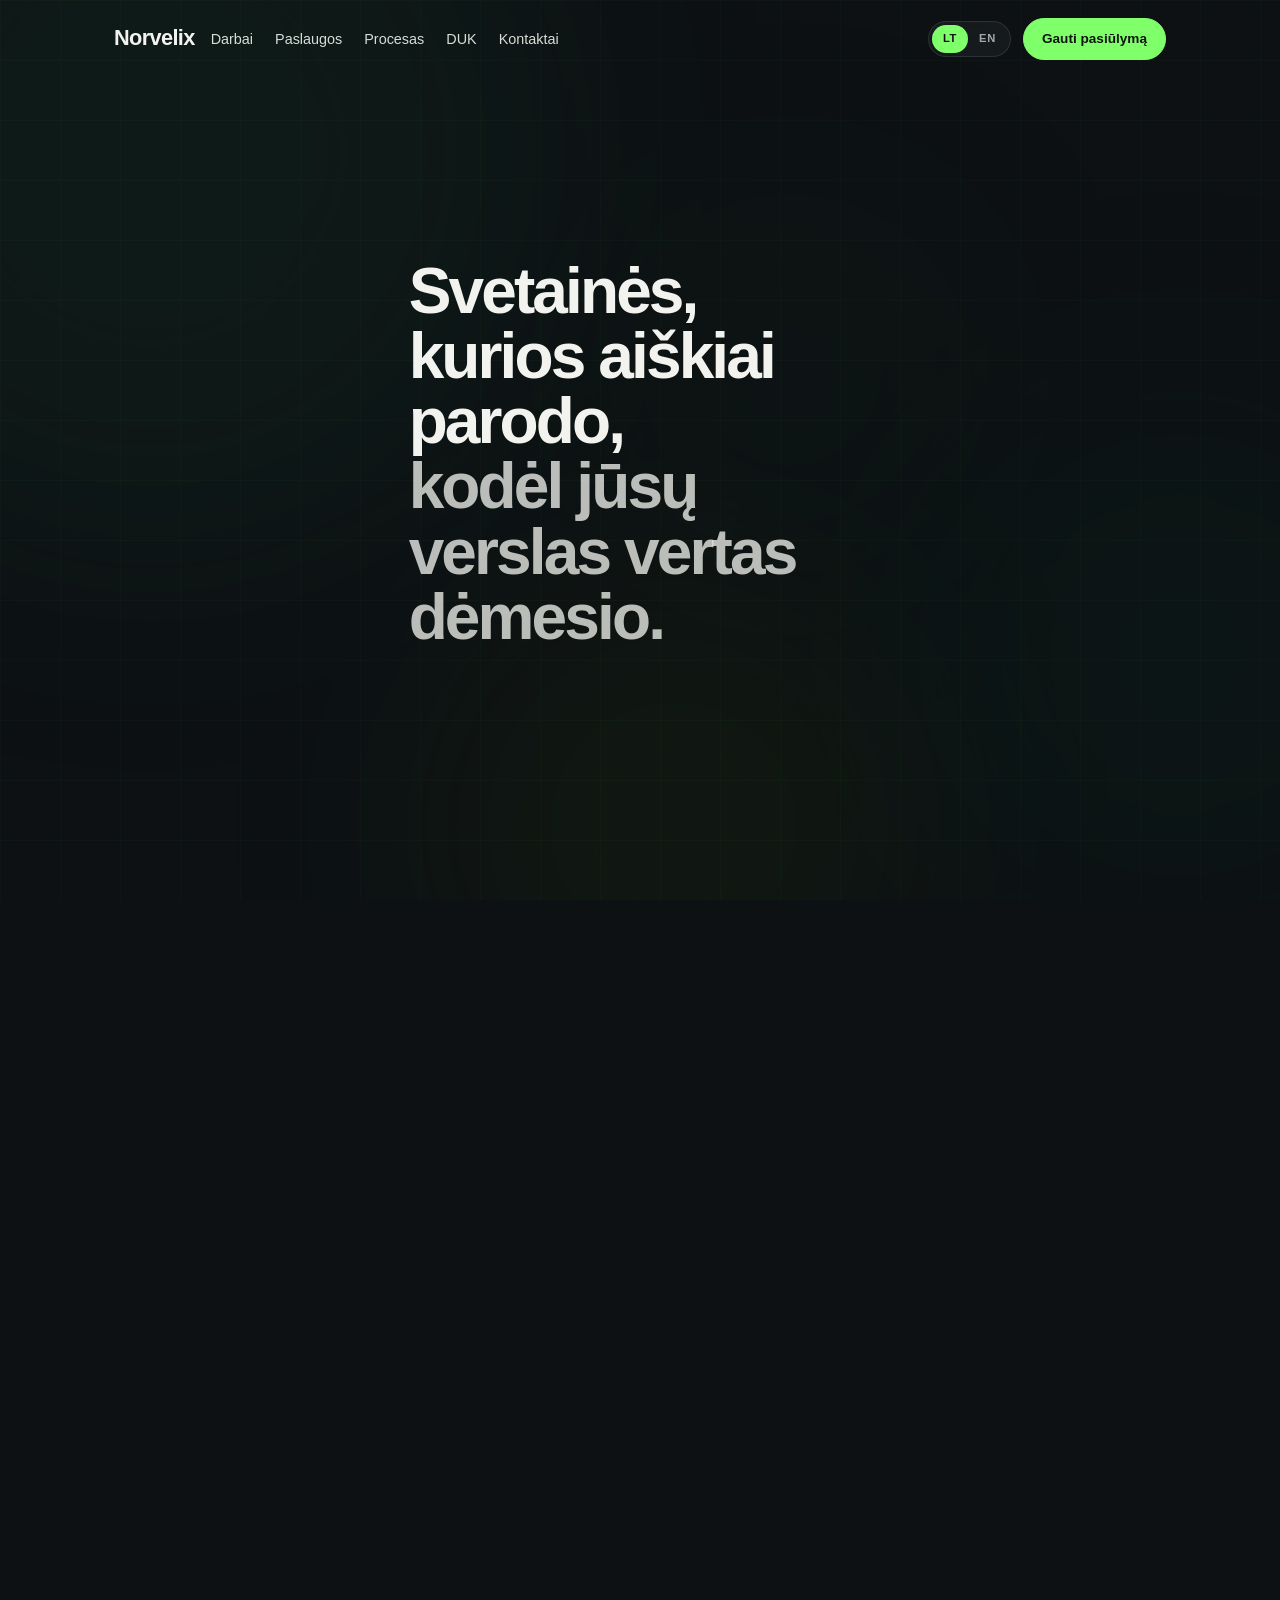
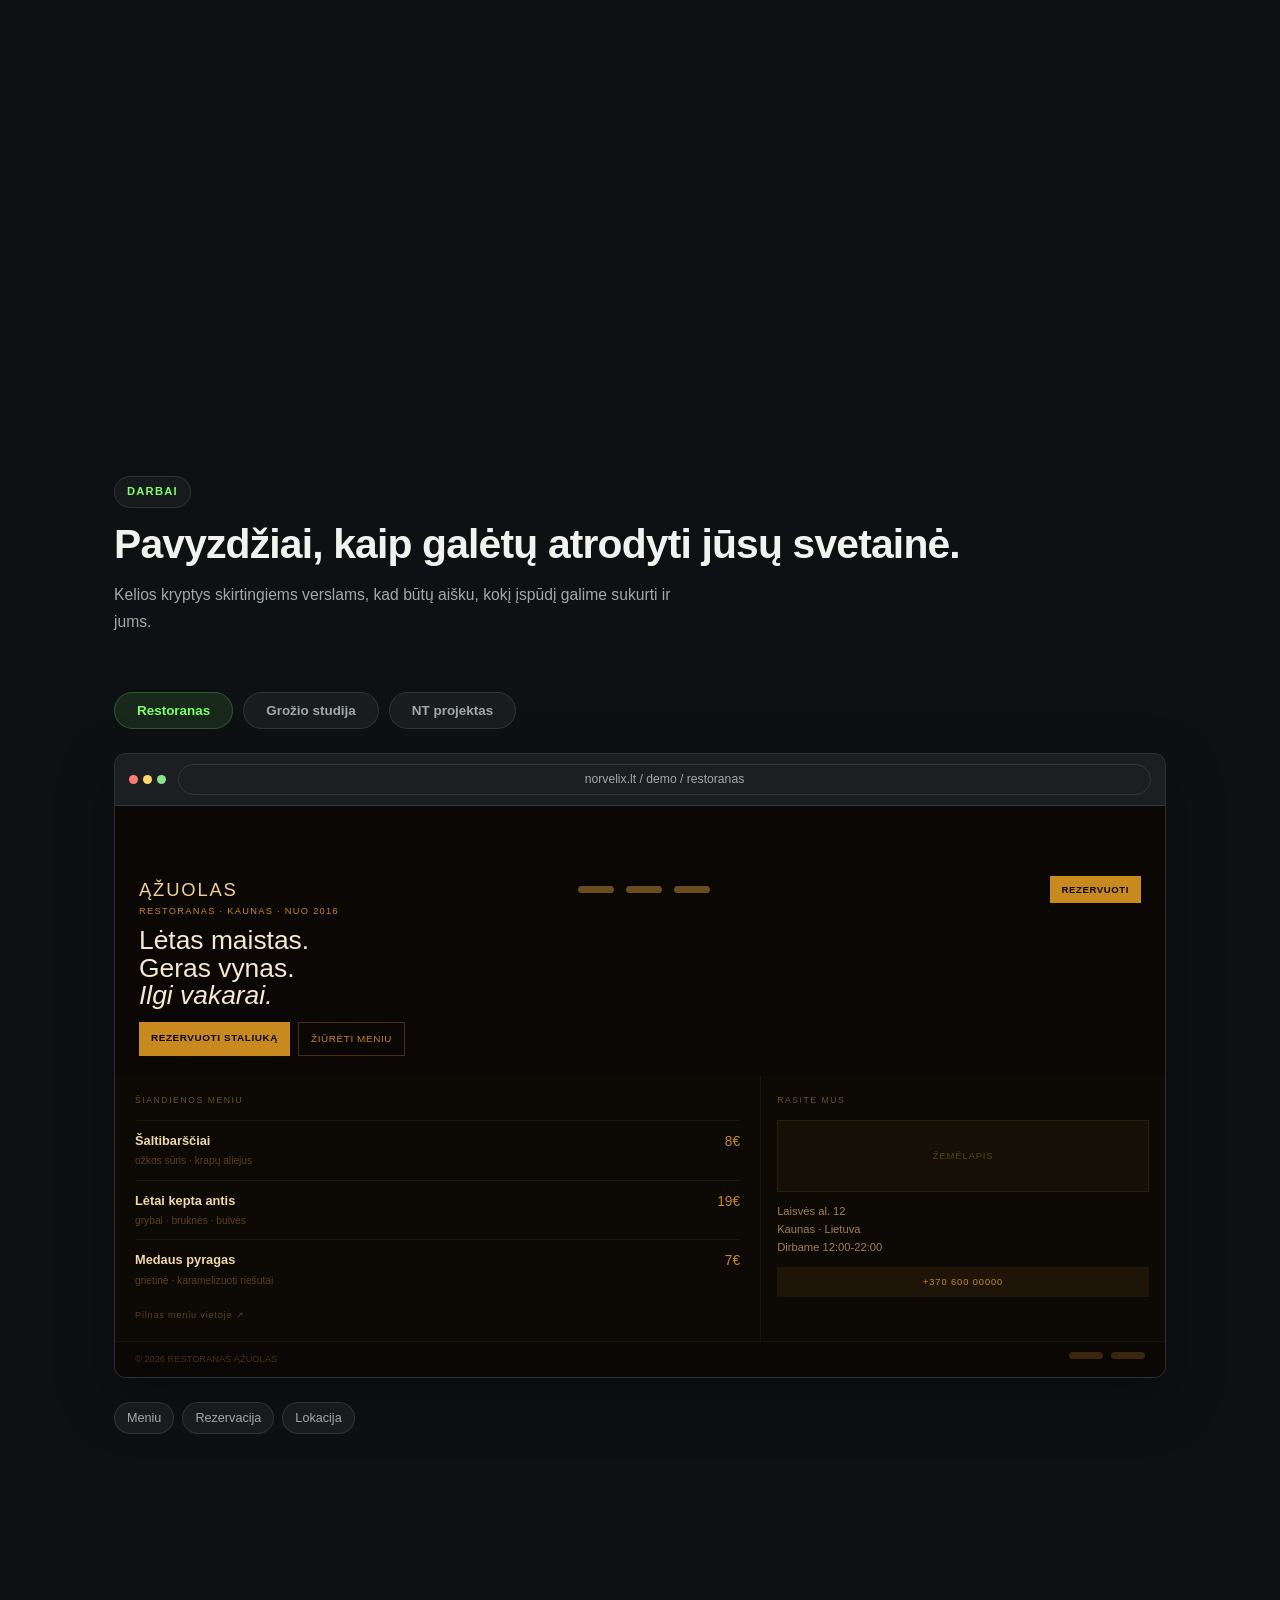
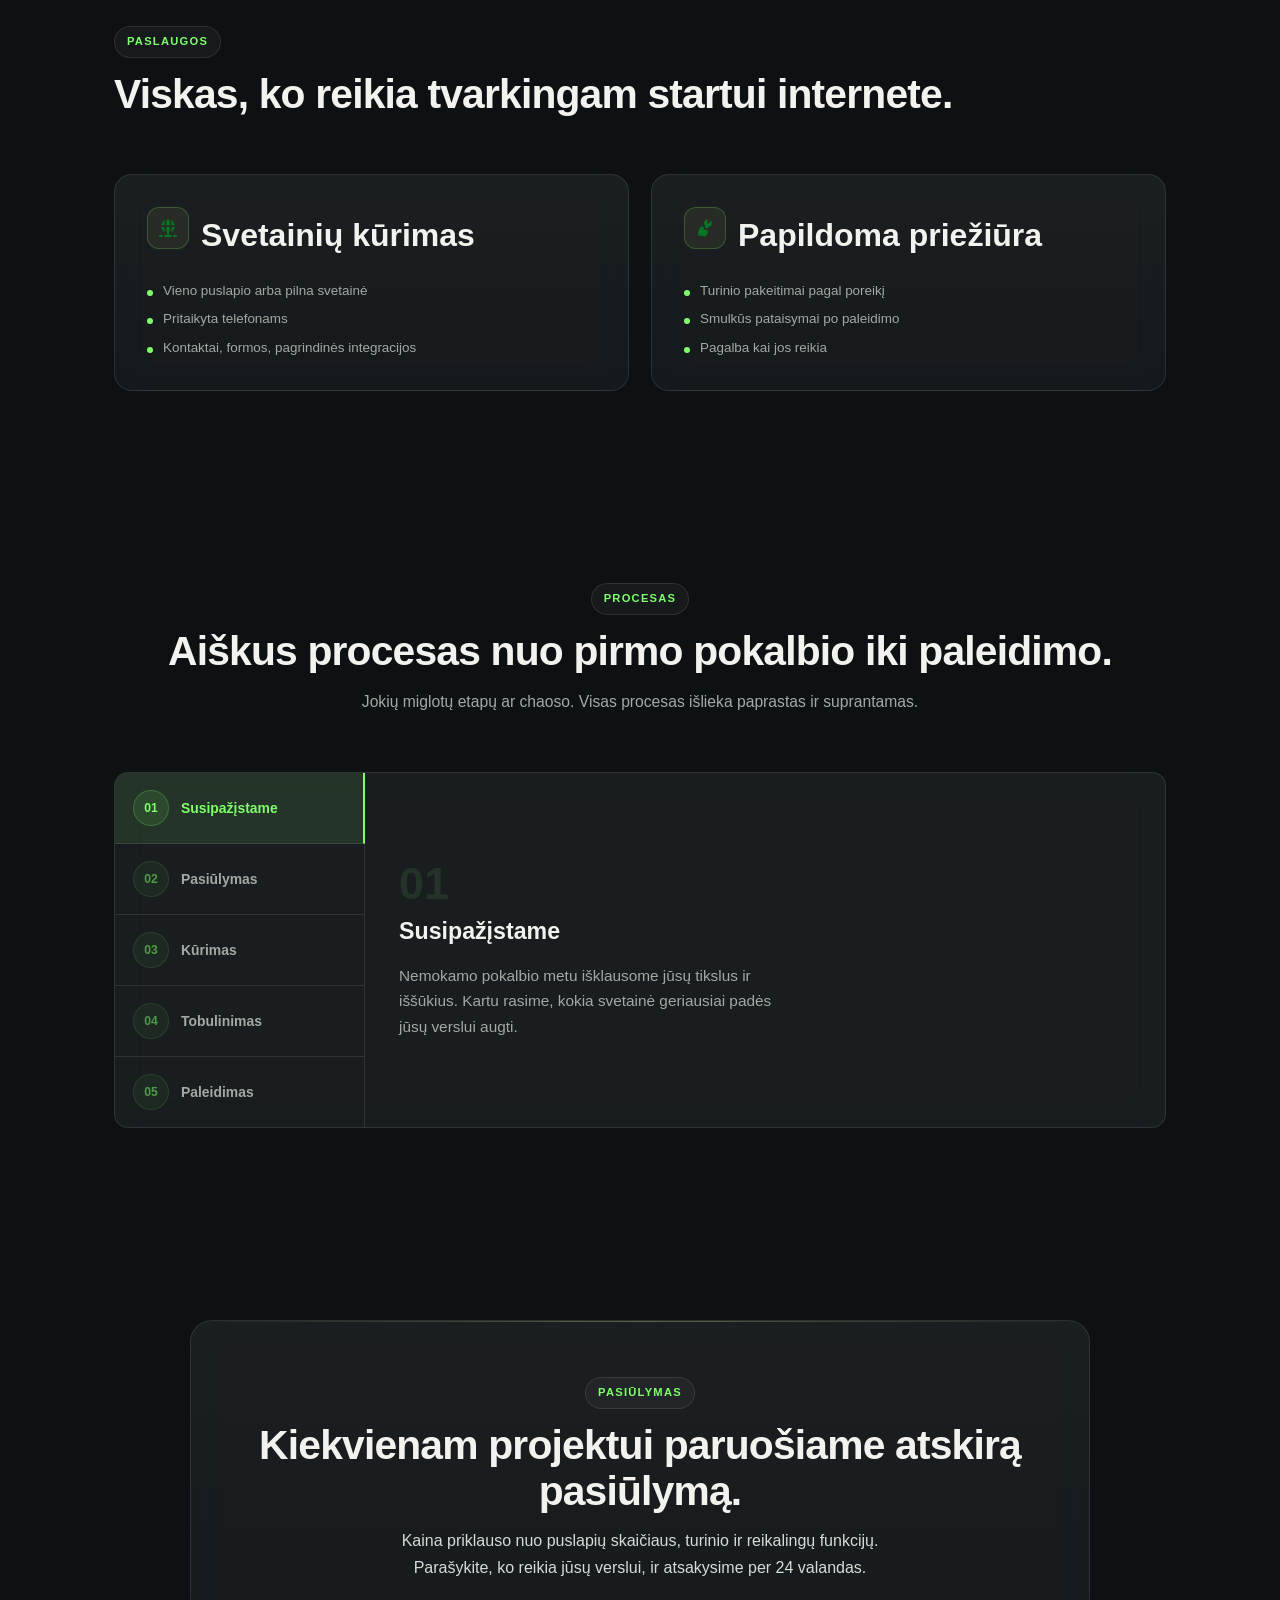
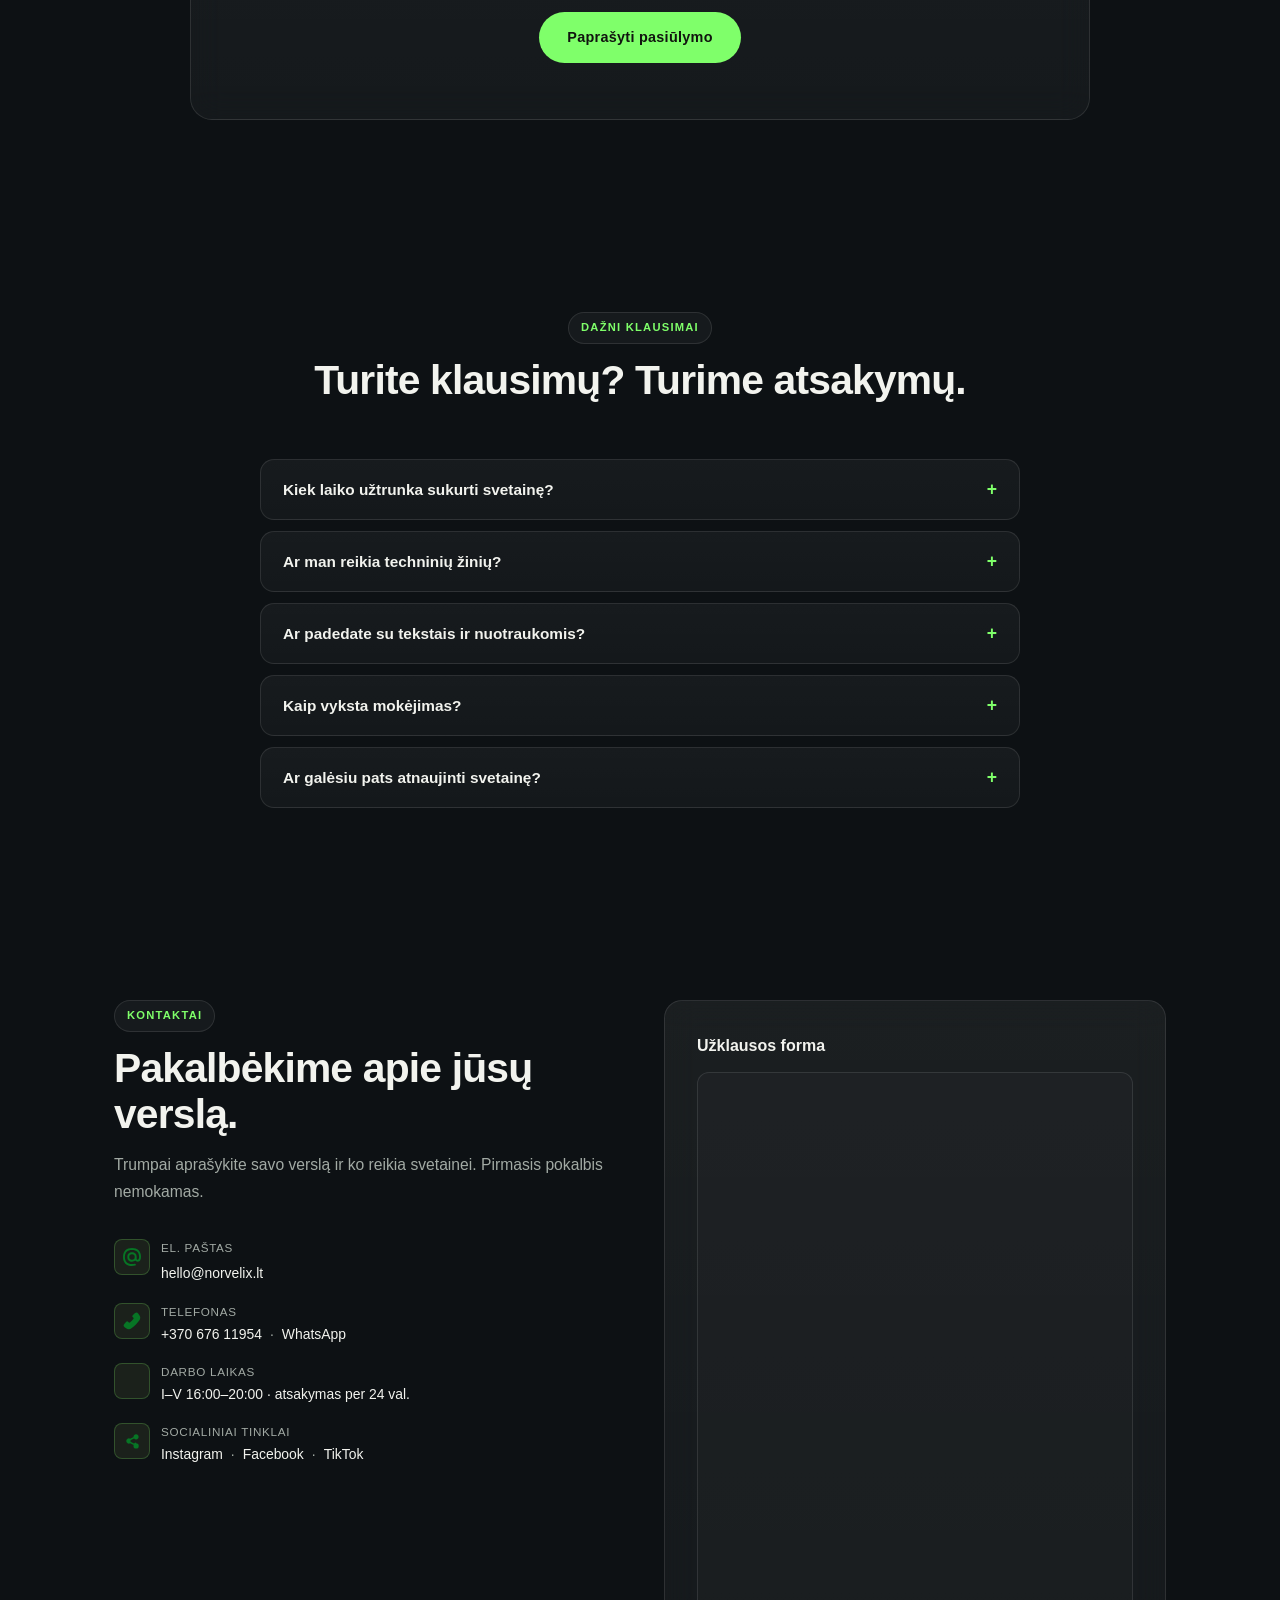
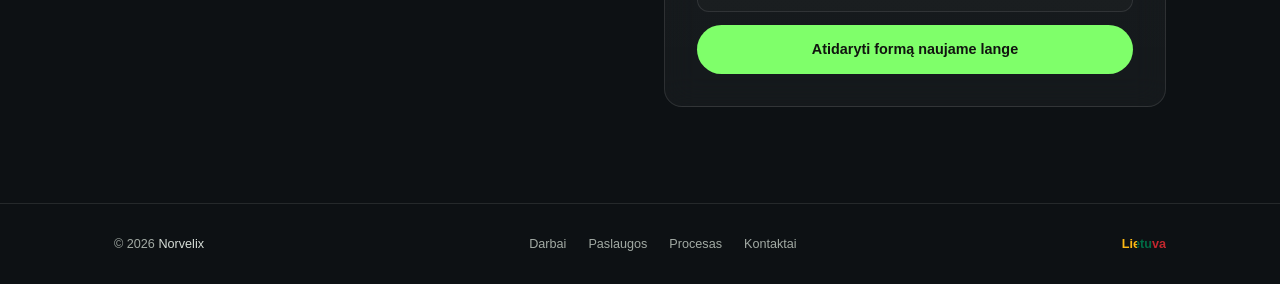
==== commit 8c3654dd: "fixxed mobile" ====
--- a/index.html
+++ b/index.html
@@ -3,106 +3,66 @@
 <head>
   <meta charset="UTF-8" />
   <meta name="viewport" content="width=device-width, initial-scale=1.0" />
-  <title>Norvelix — Svetainių kūrimas verslui</title>
-  <meta name="description" content="Norvelix kuria profesionalias, greitas ir mobiliesiems pritaikytas svetaines Lietuvos verslams. Aiškus procesas, skaidrios kainos ir realūs rezultatai." />
-  <meta name="robots" content="index, follow" />
+  <title>Svetainių kūrimas verslui Lietuvoje | Norvelix</title>
+  <meta name="description" content="Norvelix kuria svetaines, kurios ne tik atrodo gerai — jos aiškiai perteikia, kodėl jūsų verslas vertas dėmesio. Dizainas, struktūra ir paleidimas per 1–2 savaites." />
+  <meta name="robots" content="index, follow, max-image-preview:large, max-snippet:-1, max-video-preview:-1" />
   <meta name="theme-color" content="#080c10" />
-  <link rel="alternate" hreflang="lt" href="/" />
-  <link rel="alternate" hreflang="en" href="/en/" />
-  <link rel="alternate" hreflang="x-default" href="/" />
+  <meta name="author" content="Norvelix" />
+  <link rel="canonical" href="https://norvelix.lt/" />
+  <link rel="alternate" hreflang="lt" href="https://norvelix.lt/" />
+  <link rel="alternate" hreflang="en" href="https://norvelix.lt/en/" />
+  <link rel="alternate" hreflang="x-default" href="https://norvelix.lt/" />
   <meta property="og:type" content="website" />
   <meta property="og:locale" content="lt_LT" />
+  <meta property="og:locale:alternate" content="en_US" />
   <meta property="og:site_name" content="Norvelix" />
-  <meta property="og:title" content="Norvelix — Svetainių kūrimas verslui" />
-  <meta property="og:description" content="Profesionalios svetainės Lietuvos verslams: modernus dizainas, aiškus procesas ir greitas paleidimas." />
-  <meta property="og:image" content="og-image.svg" />
-  <meta name="twitter:card" content="summary_large_image" />
-  <meta name="twitter:title" content="Norvelix — Svetainių kūrimas verslui" />
-  <meta name="twitter:description" content="Profesionalios svetainės Lietuvos verslams: modernus dizainas, aiškus procesas ir greitas paleidimas." />
-  <meta name="twitter:image" content="og-image.svg" />
+  <meta property="og:url" content="https://norvelix.lt/" />
+  <meta property="og:title" content="Svetainių kūrimas verslui Lietuvoje | Norvelix" />
+  <meta property="og:description" content="Svetainės, kurios aiškiai parodo, kodėl jūsų verslas vertas dėmesio. Modernus dizainas ir greitas paleidimas." />
+  <meta property="og:image" content="https://norvelix.lt/favicon.png" />
+  <meta property="og:image:alt" content="Norvelix logotipas" />
+  <meta property="og:image:width" content="512" />
+  <meta property="og:image:height" content="512" />
+  <meta property="og:image:type" content="image/png" />
+  <meta name="twitter:card" content="summary" />
+  <meta name="twitter:title" content="Svetainių kūrimas verslui Lietuvoje | Norvelix" />
+  <meta name="twitter:description" content="Svetainės, kurios aiškiai parodo, kodėl jūsų verslas vertas dėmesio. Modernus dizainas ir greitas paleidimas." />
+  <meta name="twitter:image" content="https://norvelix.lt/favicon.png" />
+  <meta name="google-analytics-id" content="G-QP59VZZDCV" />
+  <meta name="microsoft-clarity-id" content="wif67cru9z" />
   <link rel="icon" href="favicon.svg" type="image/svg+xml" />
+  <link rel="icon" href="favicon.png" type="image/png" />
+  <link rel="apple-touch-icon" href="favicon.png" />
   <link rel="preconnect" href="https://fonts.googleapis.com" />
   <link rel="preconnect" href="https://fonts.gstatic.com" crossorigin />
   <link href="https://fonts.googleapis.com/css2?family=Syne:wght@400;600;700;800&family=DM+Sans:ital,opsz,wght@0,9..40,300;0,9..40,400;1,9..40,300&display=swap" rel="stylesheet" />
   <link rel="stylesheet" href="style.css" />
-  <script type="application/ld+json">
-    {
-      "@context": "https://schema.org",
-      "@type": "ProfessionalService",
-      "name": "Norvelix",
-      "url": "https://norvelix.lt",
-      "areaServed": {
-        "@type": "Country",
-        "name": "Lithuania"
-      },
-      "description": "Norvelix kuria profesionalias svetaines Lietuvos verslams.",
-      "email": "info@norvelix.lt",
-      "telephone": "+37067611954",
-      "openingHoursSpecification": [
-        {
-          "@type": "OpeningHoursSpecification",
-          "dayOfWeek": [
-            "Monday",
-            "Tuesday",
-            "Wednesday",
-            "Thursday",
-            "Friday"
-          ],
-          "opens": "16:00",
-          "closes": "20:00"
-        }
-      ],
-      "sameAs": [
-        "https://instagram.com/norvelix",
-        "https://facebook.com/norvelix",
-        "https://www.tiktok.com/@norvelix"
-      ],
-      "serviceType": [
-        "Website design",
-        "Website development",
-        "Landing page design",
-        "Website support"
-      ]
-    }
-  </script>
+  <script type="application/ld+json">{"@context":"https://schema.org","@type":"ProfessionalService","name":"Norvelix","url":"https://norvelix.lt","areaServed":{"@type":"Country","name":"Lithuania"},"description":"Norvelix kuria profesionalias svetaines Lietuvos verslams.","email":"hello@norvelix.lt","telephone":"+37067611954","openingHoursSpecification":[{"@type":"OpeningHoursSpecification","dayOfWeek":["Monday","Tuesday","Wednesday","Thursday","Friday"],"opens":"16:00","closes":"20:00"}],"sameAs":["https://instagram.com/norvelix.lt","https://www.facebook.com/profile.php?id=61563215660618","https://www.tiktok.com/@norvelix.lt"],"serviceType":["Website design","Website development","Landing page design","Website support"]}</script>
+  <script type="application/ld+json">{"@context":"https://schema.org","@type":"WebSite","name":"Norvelix","url":"https://norvelix.lt/","inLanguage":"lt","publisher":{"@type":"Organization","name":"Norvelix","url":"https://norvelix.lt/"}}</script>
+  <script type="application/ld+json">{"@context":"https://schema.org","@type":"FAQPage","inLanguage":"lt","mainEntity":[{"@type":"Question","name":"Kiek laiko užtrunka sukurti svetainę?","acceptedAnswer":{"@type":"Answer","text":"1 puslapio svetainę pristatome per 5–7 darbo dienas, o pilną svetainę per 10–14 dienų. Laikas priklauso nuo projekto sudėtingumo ir turinio paruošimo."}},{"@type":"Question","name":"Ar man reikia techninių žinių?","acceptedAnswer":{"@type":"Answer","text":"Visiškai ne. Viską paaiškiname paprastai ir pasirūpiname technine puse už jus."}},{"@type":"Question","name":"Ar padedate su tekstais ir nuotraukomis?","acceptedAnswer":{"@type":"Answer","text":"Taip. Galime padėti su antraštėmis, paslaugų aprašymais, struktūra ir vizualine kryptimi, jei neturite paruošto turinio."}},{"@type":"Question","name":"Kaip vyksta mokėjimas?","acceptedAnswer":{"@type":"Answer","text":"Taikome 50% avansą prieš pradedant darbą ir 50% baigus projektą. Priimami bankiniai pavedimai."}},{"@type":"Question","name":"Ar galėsiu pats atnaujinti svetainę?","acceptedAnswer":{"@type":"Answer","text":"Taip, su mūsų pagalba. Padėsime atnaujinti pagrindinę informaciją arba galime integruoti turinio valdymo sistemą."}}]}</script>
 </head>
 <body>
 <a class="skip-link" href="#main-content">Praleisti į turinį</a>
-
 <div class="bg" aria-hidden="true">
-  <div class="bg-orb o1"></div>
-  <div class="bg-orb o2"></div>
-  <div class="bg-orb o3"></div>
-  <div class="bg-orb o4"></div>
+  <div class="bg-orb o1"></div><div class="bg-orb o2"></div>
+  <div class="bg-orb o3"></div><div class="bg-orb o4"></div>
 </div>
 <div class="grid-overlay" aria-hidden="true"></div>
 
 <nav id="nav" aria-label="Pagrindinė navigacija">
   <div class="wrap nav-inner">
     <a href="/" class="logo">Norvelix</a>
-
-    <button
-      type="button"
-      class="menu-toggle"
-      id="menu-toggle"
-      aria-expanded="false"
-      aria-controls="nav-panel"
-      aria-label="Atidaryti meniu">
-      <span></span>
-      <span></span>
-      <span></span>
+    <button type="button" class="menu-toggle" id="menu-toggle" aria-expanded="false" aria-controls="nav-panel" aria-label="Atidaryti meniu" data-open-label="Atidaryti meniu" data-close-label="Uždaryti meniu">
+      <span></span><span></span><span></span>
     </button>
-
     <div class="nav-panel" id="nav-panel">
       <ul class="nav-links">
+        <li><a href="#portfolio">Darbai</a></li>
         <li><a href="#services">Paslaugos</a></li>
-        <li><a href="#industries">Sektoriai</a></li>
         <li><a href="#process">Procesas</a></li>
-        <li><a href="#pricing">Kainos</a></li>
         <li><a href="#faq">DUK</a></li>
         <li><a href="#contact">Kontaktai</a></li>
       </ul>
-
       <div class="nav-right">
         <div class="lang-toggle" role="group" aria-label="Kalbos pasirinkimas">
           <a class="lang-btn active" href="/" aria-current="page">LT</a>
@@ -115,436 +75,296 @@
 </nav>
 
 <main id="main-content">
-<section class="hero">
-  <div class="wrap">
-    <div class="hero-content fade-up">
-      <div class="hero-tag">Web agentūra · Lietuva · Modernios svetainės</div>
-
-      <h1>Modernios svetainės.<br><span class="hl">Realūs rezultatai.</span><br><span class="hm">Jūsų verslo augimui.</span></h1>
-
-      <p class="hero-sub">
-        Kuriame <strong>profesionalias svetaines</strong> vietinėms Lietuvos įmonėms. Padedame atrodyti patikimai internete, aiškiai pristatyti paslaugas ir paversti lankytojus klientais.
-      </p>
-
-      <div class="hero-btns">
-        <a href="#contact" class="btn-primary">Gauti pasiūlymą</a>
-        <a href="#services" class="btn-ghost">Peržiūrėti paslaugas</a>
-      </div>
-
-      <div class="hero-stats">
-        <div>
-          <div class="stat-num">Aiškus</div>
-          <div class="stat-label">terminai ir eiga</div>
-        </div>
-        <div>
-          <div class="stat-num">100%</div>
-          <div class="stat-label">sklandus procesas</div>
-        </div>
-        <div>
-          <div class="stat-num">LT</div>
-          <div class="stat-label">vietinė, asmeninė pagalba</div>
-        </div>
-        <div>
-          <div class="stat-num">1–2</div>
-          <div class="stat-label">savaitės iki naujos svetainės</div>
-        </div>
-      </div>
-    </div>
-  </div>
-</section>
-
-<section>
-  <div class="wrap">
-    <div class="section-header fade-up">
-      <div class="section-tag">Kodėl Norvelix</div>
-      <h2>Ne tik technologijos — partneris, kuriuo galite pasitikėti.</h2>
-      <p class="section-sub">Dirbame aiškiai, atsakingai ir skaidriai — nuo pirmo pokalbio iki paleidimo.</p>
-    </div>
-
-    <div class="grid-4">
-      <div class="glass-card fade-up">
-        <div class="card-icon icon-why-personal" aria-hidden="true"></div>
-        <div class="card-title">Individuali prieiga</div>
-        <p class="card-desc">Kiekvienas projektas unikalus. Sprendžiame būtent jūsų verslo iššūkius, o ne siūlome standartinį paketą.</p>
-      </div>
-      <div class="glass-card fade-up" style="transition-delay: 0.08s">
-        <div class="card-icon icon-why-fast" aria-hidden="true"></div>
-        <div class="card-title">Greitas pristatymas</div>
-        <p class="card-desc">Projektus planuojame aiškiais etapais ir dirbame sparčiai, kai greitai gauname jūsų grįžtamąjį ryšį.</p>
-      </div>
-      <div class="glass-card fade-up" style="transition-delay: 0.16s">
-        <div class="card-icon icon-why-transparent" aria-hidden="true"></div>
-        <div class="card-title">Visiškas skaidrumas</div>
-        <p class="card-desc">Jokių paslėptų mokesčių ar žargono. Visada žinosite, ką kuriame, kiek tai kainuoja ir kada bus paruošta.</p>
-      </div>
-      <div class="glass-card fade-up" style="transition-delay: 0.24s">
-        <div class="card-icon icon-why-partner" aria-hidden="true"></div>
-        <div class="card-title">Ilgalaikis mąstymas</div>
-        <p class="card-desc">Norime tapti jūsų ilgalaikiu technologijų partneriu — augti kartu su jūsų verslu, o ne tik atlikti vieną darbą.</p>
-      </div>
-    </div>
-  </div>
-</section>
-
-<section id="services">
-  <div class="wrap">
-    <div class="section-header fade-up">
-      <div class="section-tag">Paslaugos</div>
-      <h2>Dvi paslaugos. Vienas tikslas.</h2>
-      <p class="section-sub">Padedame jūsų verslui atrodyti profesionaliai internete ir lengviau paversti lankytojus klientais.</p>
-    </div>
-
-    <div class="grid-3">
-      <div class="glass-card fade-up">
-        <div class="service-badge">Svetainių kūrimas</div>
-        <div class="service-icon icon-service-web" aria-hidden="true"></div>
-        <div class="service-title">Profesionalios svetainės</div>
-        <p class="service-desc">Kuriame modernias, greitas ir mobiliesiems pritaikytas svetaines, kurios paverčia lankytojus klientais. Kiekviena svetainė tobuliname iki menkiausių detalių.</p>
-        <ul class="service-items">
-          <li>Individualus dizainas pagal jūsų prekės ženklą</li>
-          <li>Greitas įkėlimas ir SEO optimizacija</li>
-          <li>Kontaktų formos, Google Maps, socialiniai tinklai</li>
-          <li>Pritaikyta visiems ekranų dydžiams</li>
-          <li>Pristatoma per 1–2 savaites</li>
-          <li>Talpinimas ir domenas apmokami atskirai</li>
-        </ul>
-      </div>
-
-      <div class="glass-card fade-up" style="transition-delay: 0.1s">
-        <div class="service-badge">Papildoma priežiūra</div>
-        <div class="service-icon icon-service-support" aria-hidden="true"></div>
-        <div class="service-title">Svetainės priežiūra ir atnaujinimai</div>
-        <p class="service-desc">Po paleidimo galime padėti su turinio pakeitimais, smulkiais patobulinimais ir technine priežiūra, kad svetainė visada atrodytų tvarkingai.</p>
-        <ul class="service-items">
-          <li>Turinio atnaujinimai pagal poreikį</li>
-          <li>Smulkūs dizaino ir struktūros patobulinimai</li>
-          <li>Pagalba su kontaktais, tekstais ir nuotraukomis</li>
-          <li>Vienas kontaktinis asmuo visiems klausimams</li>
-          <li>Lanksti priežiūra po paleidimo</li>
-        </ul>
-      </div>
-    </div>
-  </div>
-</section>
-
-<section id="industries">
-  <div class="wrap">
-    <div class="section-header center fade-up">
-      <div class="section-tag">Sektoriai</div>
-      <h2>Sektoriai, kuriuose dirbame</h2>
-      <p class="section-sub">Turime patirties dirbant su įvairiomis vietinėmis Lietuvos įmonėmis ir žinome, ko reikia kiekvienam sektoriui.</p>
-    </div>
-
-    <div class="industries-grid">
-      <div class="ind-card fade-up">
-        <div class="ind-icon icon-ind-restaurant" aria-hidden="true"></div>
-        <div class="ind-name">Restoranai ir kavinės</div>
-        <p class="ind-desc">Meniu, rezervacijos ir profesionalus internetinis įvaizdis.</p>
-      </div>
-      <div class="ind-card fade-up" style="transition-delay: 0.05s">
-        <div class="ind-icon icon-ind-beauty" aria-hidden="true"></div>
-        <div class="ind-name">Grožio paslaugos</div>
-        <p class="ind-desc">Rezervacijų sistema, kainų sąrašai ir portfolio puslapiai salonui.</p>
-      </div>
-      <div class="ind-card fade-up" style="transition-delay: 0.1s">
-        <div class="ind-icon icon-ind-retail" aria-hidden="true"></div>
-        <div class="ind-name">Mažmeninė prekyba</div>
-        <p class="ind-desc">Produktų katalogas, parduotuvės informacija ir kontaktai.</p>
-      </div>
-      <div class="ind-card fade-up" style="transition-delay: 0.15s">
-        <div class="ind-icon icon-ind-trades" aria-hidden="true"></div>
-        <div class="ind-name">Amatai ir paslaugos</div>
-        <p class="ind-desc">Profesionalus tinklapis santechnikams, elektrikams ir meistrams.</p>
-      </div>
-      <div class="ind-card fade-up" style="transition-delay: 0.2s">
-        <div class="ind-icon icon-ind-health" aria-hidden="true"></div>
-        <div class="ind-name">Sveikata ir sportas</div>
-        <p class="ind-desc">Tvarkaraščiai, paslaugų puslapiai ir užklausų forma treneriams.</p>
-      </div>
-      <div class="ind-card fade-up" style="transition-delay: 0.25s">
-        <div class="ind-icon icon-ind-real-estate" aria-hidden="true"></div>
-        <div class="ind-name">Nekilnojamasis turtas</div>
-        <p class="ind-desc">Objektų katalogas, agentūros informacija ir klientų užklausos.</p>
-      </div>
-    </div>
-  </div>
-</section>
-
-<section id="process">
-  <div class="wrap">
-    <div class="section-header center fade-up">
-      <div class="section-tag">Procesas</div>
-      <h2>Paprastas 5 žingsnių metodas</h2>
-      <p class="section-sub">Nuo pirmojo pokalbio iki veikiančio projekto.</p>
-    </div>
-
-    <div class="steps">
-      <div class="step fade-up">
-        <div class="step-num">01</div>
-        <div>
-          <div class="step-title">Susipažįstame</div>
-          <p class="step-desc">Nemokamo pokalbio metu išklausome jūsų tikslus ir iššūkius. Kartu rasime, kokia svetainė geriausiai padės jūsų verslui augti.</p>
-        </div>
-      </div>
-      <div class="step fade-up" style="transition-delay: 0.07s">
-        <div class="step-num">02</div>
-        <div>
-          <div class="step-title">Ruošiame pasiūlymą</div>
-          <p class="step-desc">Gausite aiškų rašytinį planą — ką tiksliai sukursime, kiek tai kainuos ir kada bus paruošta. Jokių paslėptų mokesčių ar staigmenų.</p>
-        </div>
-      </div>
-      <div class="step fade-up" style="transition-delay: 0.13s">
-        <div class="step-num">03</div>
-        <div>
-          <div class="step-title">Kuriame svetainę</div>
-          <p class="step-desc">Pradedamas darbas. Kuriame jūsų svetainę, reguliariai informuojame apie pažangą ir įtraukiame jūsų atsiliepimus viso proceso metu.</p>
-        </div>
-      </div>
-      <div class="step fade-up" style="transition-delay: 0.18s">
-        <div class="step-num">04</div>
-        <div>
-          <div class="step-title">Peržiūra ir tobulinimas</div>
-          <p class="step-desc">Jūs peržiūrite rezultatą ir pateikiate atsiliepimus. Tobuliname tol, kol viskas atitinka lūkesčius ir esate pilnai patenkinti.</p>
-        </div>
-      </div>
-      <div class="step fade-up" style="transition-delay: 0.23s">
-        <div class="step-num">05</div>
-        <div>
-          <div class="step-title">Paleidimas ir palaikymas</div>
-          <p class="step-desc">Projektas paleidžiamas. Esame pasiekiami klausimams ir pagalbai ne tik projekto metu, bet ir vėliau.</p>
-        </div>
-      </div>
-    </div>
-  </div>
-</section>
-
-<section id="pricing">
-  <div class="wrap">
-    <div class="section-header center fade-up">
-      <div class="section-tag">Kainos</div>
-      <h2>Kainos atitinkančios jūsų poreikius.</h2>
-      <p class="section-sub">Individualūs pasiūlymai pagal jūsų poreikius. Talpinimas ir domenas apmokami atskirai pagal pasirinktą sprendimą.</p>
-    </div>
-
-    <div class="pricing-grid">
-      <div class="glass-card price-card fade-up">
-        <div class="price-name">Starter'is </div>
-        <div class="price-note">Paprasta ir greitai paruošiama svetainė. Susisiekyte su mumis ir gaukite pasiūlymą.</div>
-        <ul class="price-features">
-          <li>Iki 3 puslapių</li>
-          <li>Prisitaikymas prie telefono </li>
-          <li>Kontaktų forma</li>
-          <li>Greitas paleidimas</li>
-        </ul>
-        <a href="#contact" class="price-btn outline">Gauti pasiūlymą</a>
-      </div>
-
-      <div class="glass-card price-card featured fade-up" style="transition-delay: 0.1s">
-        <div class="featured-badge">Populiariausia</div>
-        <div class="price-name">Verslo svetainė</div>
-        <div class="price-note">Pilnavertė svetainė, kuri kuria pasitikėjimą ir patrauklumą klientams. Susisiekyte su mumis ir gaukite pasiūlymą.</div>
-        <ul class="price-features">
-          <li>4–8 puslapiai</li>
-          <li>Individualus dizainas</li>
-          <li>SEO pagrindai</li>
-          <li>Kontaktų formos / integracijos</li>
-          <li>Optimizuota sparta</li>
-        </ul>
-        <a href="#contact" class="price-btn solid">Gauti pasiūlymą</a>
-      </div>
-
-      <div class="glass-card price-card fade-up" style="transition-delay: 0.2s">
-        <div class="price-name">Premium sprendimas</div>
-        <div class="price-note">Didelios sveitainės sprendimai pagal jūsų specifinius poreikius. Susisiekyte su mumis ir gaukite pasiūlymą.</div>
-        <ul class="price-features">
-          <li>Neribota struktūra</li>
-          <li>Unikalios funkcijos (rezervacijos, sistemos ir pan.)</li>
-          <li>Integracijos su kitomis platformomis</li>
-          <li>Maksimalus našumas ir lankstumas</li>
-        </ul>
-        <a href="#contact" class="price-btn outline">Gauti pasiūlymą</a>
-      </div>
-    </div>
-  </div>
-</section>
-
-<section id="faq">
-  <div class="wrap">
-    <div class="section-header center fade-up">
-      <div class="section-tag">Dažni klausimai</div>
-      <h2>Turite klausimų? Turime atsakymų.</h2>
-    </div>
-
-    <div class="faq-list fade-up">
-      <div class="faq-item">
-        <button type="button" class="faq-q" aria-expanded="false" aria-controls="faq-a-1" id="faq-q-1">
-          <span>Kiek laiko užtrunka sukurti svetainę?</span>
-          <span class="faq-arrow" aria-hidden="true">+</span>
-        </button>
-        <div class="faq-a" id="faq-a-1" role="region" aria-labelledby="faq-q-1" hidden>
-          <div class="faq-a-inner">1 puslapio svetainę pristatome per 5–7 darbo dienas, o pilną svetainę per 10–14 dienų. Laikas priklauso nuo projekto sudėtingumo ir turinio paruošimo.</div>
-        </div>
-      </div>
-
-      <div class="faq-item">
-        <button type="button" class="faq-q" aria-expanded="false" aria-controls="faq-a-2" id="faq-q-2">
-          <span>Ar man reikia techninių žinių?</span>
-          <span class="faq-arrow" aria-hidden="true">+</span>
-        </button>
-        <div class="faq-a" id="faq-a-2" role="region" aria-labelledby="faq-q-2" hidden>
-          <div class="faq-a-inner">Visiškai ne. Viską paaiškiname paprastai ir pasirūpiname technine puse už jus.</div>
-        </div>
-      </div>
-
-      <div class="faq-item">
-        <button type="button" class="faq-q" aria-expanded="false" aria-controls="faq-a-3" id="faq-q-3">
-          <span>Ar padedate su tekstais ir nuotraukomis?</span>
-          <span class="faq-arrow" aria-hidden="true">+</span>
-        </button>
-        <div class="faq-a" id="faq-a-3" role="region" aria-labelledby="faq-q-3" hidden>
-          <div class="faq-a-inner">Taip. Galime padėti su antraštėmis, paslaugų aprašymais, struktūra ir vizualine kryptimi, jei neturite paruošto turinio.</div>
-        </div>
-      </div>
-
-      <div class="faq-item">
-        <button type="button" class="faq-q" aria-expanded="false" aria-controls="faq-a-4" id="faq-q-4">
-          <span>Kaip vyksta mokėjimas?</span>
-          <span class="faq-arrow" aria-hidden="true">+</span>
-        </button>
-        <div class="faq-a" id="faq-a-4" role="region" aria-labelledby="faq-q-4" hidden>
-          <div class="faq-a-inner">Taikome 50% avansą prieš pradedant darbą ir 50% baigus projektą. Priimami bankiniai pavedimai.</div>
-        </div>
-      </div>
-
-      <div class="faq-item">
-        <button type="button" class="faq-q" aria-expanded="false" aria-controls="faq-a-5" id="faq-q-5">
-          <span>Ar galėsiu pats atnaujinti svetainę?</span>
-          <span class="faq-arrow" aria-hidden="true">+</span>
-        </button>
-        <div class="faq-a" id="faq-a-5" role="region" aria-labelledby="faq-q-5" hidden>
-          <div class="faq-a-inner">Taip, su mūsų pagalba. Mes padėsime atnaujinti pagrindinę informaciją, arba galime integruoti paprastą turinio valdymo sistemą už papildomą mokestį.</div>
-        </div>
-      </div>
-    </div>
-  </div>
-</section>
-
-<section>
-  <div class="wrap">
-    <div class="cta-band fade-up">
-      <div class="section-tag">Pradėkime</div>
-      <h2>Pasiruošę naujai svetainei?</h2>
-      <p>Susisiekite ir per 24 valandas gausite atsakymą. Pirmasis pokalbis visiškai nemokamas ir neįpareigojantis.</p>
-      <a href="#contact" class="btn-primary">Gauti pasiūlymą</a>
-    </div>
-  </div>
-</section>
-
-<section id="contact">
-  <div class="wrap">
-    <div class="contact-grid">
-      <div class="fade-up">
-        <div class="section-tag">Kontaktai</div>
-        <h2>Pakalbėkime apie jūsų verslą.</h2>
-        <p class="section-sub contact-intro">Geriausia susisiekti per užklausos formą žemiau. Taip pat galite rašyti el. paštu arba skambinti — pirmasis pokalbis nemokamas.</p>
-        <div class="contact-item">
-          <div class="contact-icon icon-contact-mail" aria-hidden="true"></div>
-          <div>
-            <div class="contact-label">El. paštas</div>
-            <a class="contact-val" href="mailto:hello@norvelix.lt">hello@norvelix.lt</a>
-          </div>
-        </div>
-        <div class="contact-item">
-          <div class="contact-icon icon-contact-call" aria-hidden="true"></div>
-          <div>
-            <div class="contact-label">Telefonas</div>
-            <div class="contact-val">
-              <a href="tel:+37067611954">+370 676 11954</a>
-              <span class="contact-sep" aria-hidden="true">·</span>
-              <a href="https://wa.me/37067611954" target="_blank" rel="noreferrer noopener">WhatsApp</a>
-            </div>
-          </div>
-        </div>
-        <div class="contact-item">
-          <div class="contact-icon icon-contact-location" aria-hidden="true"></div>
-          <div>
-            <div class="contact-label">Vieta</div>
-            <div class="contact-val">Lietuva · Dirbame nuotoliniu būdu</div>
-          </div>
-        </div>
-        <div class="contact-item">
-          <div class="contact-icon icon-contact-hours" aria-hidden="true"></div>
-          <div>
-            <div class="contact-label">Darbo laikas</div>
-            <div class="contact-val">Skambučiai ir žinutės vyksta I–V 16:00–20:00 (Vilniaus laiku). Savaitgaliais atsakoma tik iš anksto susitarus. Ne darbo metu atsakoma tik skubiais atvejais.</div>
-          </div>
-        </div>
-        <div class="contact-item">
-          <div class="contact-icon icon-contact-time" aria-hidden="true"></div>
-          <div>
-            <div class="contact-label">Atsakymo laikas</div>
-            <div class="contact-val">Per 24 valandas</div>
-          </div>
-        </div>
-        <div class="contact-item">
-          <div class="contact-icon icon-contact-social" aria-hidden="true"></div>
-          <div>
-            <div class="contact-label">Socialiniai tinklai</div>
-            <div class="contact-val">
-              <a href="https://instagram.com/norvelix.lt" target="_blank" rel="noreferrer noopener">Instagram</a>
-              <span class="contact-sep" aria-hidden="true">·</span>
-              <a href="https://www.facebook.com/profile.php?id=61563215660618" target="_blank" rel="noreferrer noopener">Facebook</a>
-              <span class="contact-sep" aria-hidden="true">·</span>
-              <a href="https://www.tiktok.com/@norvelix.lt" target="_blank" rel="noreferrer noopener">TikTok</a>
-            </div>
-          </div>
-        </div>
-	      </div>
-
-      <div class="glass-card fade-up" style="transition-delay: 0.1s">
-        <div class="contact-form" data-tally-embed data-tally-url="https://tally.so/embed/VLYyyJ?alignLeft=1&hideTitle=1&transparentBackground=1&dynamicHeight=1">
-          <div class="contact-form-head">
-            <div class="contact-form-title">Užklausos forma</div>
-            <p class="contact-form-copy">Forma atsidaro čia pat. Jei įkėlimas būtų užblokuotas, naudokite atsarginę nuorodą žemiau.</p>
-          </div>
-
-          <iframe
-            class="tally-frame"
-            data-tally-frame
-            title="Norvelix kontaktų forma"
-            loading="lazy"
-            referrerpolicy="strict-origin-when-cross-origin"></iframe>
-
-          <a
-            class="form-submit"
-            data-tally-link
-            href="https://tally.so/r/VLYyyJ"
-            target="_blank"
-            rel="noreferrer">Atidaryti formą naujame lange</a>
-
-          <p class="contact-form-note" data-tally-note hidden>Jei keisite formą, atnaujinkite `data-tally-url` reikšmę šiame bloke.</p>
-        </div>
-      </div>
-    </div>
-  </div>
-</section>
+
+  <section class="hero hero-sequence">
+    <div class="wrap hero-sequence-wrap">
+      <div class="hero-sequence-track">
+        <div class="hero-sequence-sticky">
+          <div class="hero-content hero-beats">
+            <div class="hero-lead">
+              <h1>Svetainės, kurios aiškiai parodo, <span class="hero-highlight-target">kodėl jūsų verslas vertas dėmesio.</span></h1>
+              <div class="hero-btns beat-two">
+                <a href="#contact" class="btn-primary">Gauti pasiūlymą</a>
+              </div>
+            </div>
+            <div class="hero-lamp-scene beat-three" aria-hidden="true">
+              <div class="hero-lamp">
+                <span class="hero-lamp-head"></span>
+                <span class="hero-lamp-arm"></span>
+                <span class="hero-lamp-light"></span>
+              </div>
+            </div>
+          </div>
+        </div>
+      </div>
+    </div>
+  </section>
+
+  <section id="portfolio">
+    <div class="wrap">
+      <div class="section-header fade-up">
+        <div class="section-tag">Darbai</div>
+        <h2>Pavyzdžiai, kaip galėtų atrodyti jūsų svetainė.</h2>
+        <p class="section-sub">Kelios kryptys skirtingiems verslams, kad būtų aišku, kokį įspūdį galime sukurti ir jums.</p>
+      </div>
+      <div class="portfolio-tabs fade-up" role="tablist" aria-label="Darbų pavyzdžių kategorijos">
+        <button type="button" class="ptab active" data-tab="food">Restoranas</button>
+        <button type="button" class="ptab" data-tab="beauty">Grožio studija</button>
+        <button type="button" class="ptab" data-tab="realestate">NT projektas</button>
+      </div>
+      <div class="portfolio-panels fade-up" style="transition-delay:0.06s">
+
+        <div class="portfolio-panel active" id="tab-food">
+          <div class="portfolio-frame">
+            <div class="pf-browser">
+              <div class="pf-bar">
+                <div class="pf-dots"><span></span><span></span><span></span></div>
+                <div class="pf-address">norvelix.lt / demo / restoranas</div>
+              </div>
+              <div class="pf-screen food-screen">
+                <div class="pf-food-hero">
+                  <div class="pf-food-photo-grid"><span class="f1"></span><span class="f2"></span><span class="f3"></span><span class="f4"></span><span class="f5"></span></div>
+                  <div class="pf-food-overlay">
+                    <div class="pf-food-top"><span class="pf-food-brand">ĄŽUOLAS</span><span class="pf-food-nav"><i></i><i></i><i></i></span><span class="pf-food-cta">REZERVUOTI</span></div>
+                    <div class="pf-food-kicker">RESTORANAS · KAUNAS · NUO 2016</div>
+                    <div class="pf-food-title">Lėtas maistas.<br>Geras vynas.<br><em>Ilgi vakarai.</em></div>
+                    <div class="pf-food-btns"><span class="pf-food-btn solid">REZERVUOTI STALIUKĄ</span><span class="pf-food-btn line">ŽIŪRĖTI MENIU</span></div>
+                  </div>
+                </div>
+                <div class="pf-food-lower">
+                  <div class="pf-food-menu">
+                    <div class="head">ŠIANDIENOS MENIU</div>
+                    <div class="row"><div><strong>Šaltibarščiai</strong><small>ožkos sūris · krapų aliejus</small></div><span>8€</span></div>
+                    <div class="row"><div><strong>Lėtai kepta antis</strong><small>grybai · bruknės · bulvės</small></div><span>19€</span></div>
+                    <div class="row"><div><strong>Medaus pyragas</strong><small>grietinė · karamelizuoti riešutai</small></div><span>7€</span></div>
+                    <div class="meta">Pilnas meniu vietoje ↗</div>
+                  </div>
+                  <div class="pf-food-location">
+                    <div class="head">RASITE MUS</div>
+                    <div class="map">ŽEMĖLAPIS</div>
+                    <div class="txt">Laisvės al. 12<br>Kaunas · Lietuva<br>Dirbame 12:00-22:00</div>
+                    <div class="call">+370 600 00000</div>
+                  </div>
+                </div>
+                <div class="pf-food-foot"><span>© 2026 RESTORANAS ĄŽUOLAS</span><span class="social"><i></i><i></i></span></div>
+              </div>
+            </div>
+          </div>
+          <div class="portfolio-meta">
+            <div class="pm-tags"><span>Meniu</span><span>Rezervacija</span><span>Lokacija</span></div>
+          </div>
+        </div>
+
+        <div class="portfolio-panel" id="tab-beauty">
+          <div class="portfolio-frame">
+            <div class="pf-browser">
+              <div class="pf-bar">
+                <div class="pf-dots"><span></span><span></span><span></span></div>
+                <div class="pf-address">norvelix.lt / demo / grozio-studija</div>
+              </div>
+              <div class="pf-screen beauty-screen">
+                <div class="pf-beauty-brandbar">
+                  <div class="pf-beauty-brand"><span class="pf-beauty-logo"></span><span>AURA</span></div>
+                  <div class="pf-beauty-menu"><i></i><i></i><i></i></div>
+                  <div class="pf-beauty-cta">REGISTRUOTIS</div>
+                </div>
+                <div class="pf-beauty-hero">
+                  <div class="pf-beauty-copy">
+                    <div class="pf-beauty-rule"></div>
+                    <div class="pf-eyebrow bronze">Grožio studija · Vilnius</div>
+                    <div class="pf-beauty-title">Tu nusipelnei<br>jaustis <em>nuostabiai.</em></div>
+                    <p class="pf-beauty-note">Nagai, oda ir pasitikėjimas vienoje erdvėje. Kiekviena detalė skirta jaukumui.</p>
+                    <div class="pf-beauty-btnrow"><span class="pf-beauty-btn-dark">REZERVUOTI VIZITĄ</span><span class="pf-beauty-btn-line">PASLAUGOS</span></div>
+                  </div>
+                  <div class="pf-beauty-gallery"><span class="b1"></span><span class="b2"></span><span class="b3"></span><span class="b4"></span></div>
+                </div>
+                <div class="pf-beauty-services">
+                  <div class="pf-beauty-service"><div class="code">01 / NAGAI</div><div class="title">Manikiūras ir gelis</div><div class="text">Klasikinis, gelinis, priauginimas.</div><div class="price">45 min.</div></div>
+                  <div class="pf-beauty-service"><div class="code">02 / ODA</div><div class="title">Veido priežiūra</div><div class="text">Gilus valymas, drėkinimas, skaistumas.</div><div class="price">Populiaru</div></div>
+                  <div class="pf-beauty-service"><div class="code">03 / ĮVAIZDIS</div><div class="title">Makiažas</div><div class="text">Šventėms, vestuvėms, fotosesijoms.</div><div class="price">Su konsultacija</div></div>
+                </div>
+                <div class="pf-beauty-bottom">
+                  <div class="pf-beauty-quote">
+                    <div class="q-mark">"</div>
+                    <p>Dveji metai čia ir vis tiek laukiu kiekvieno vizito. Atmosfera ir rezultatas visada aukšto lygio.</p>
+                    <div class="q-sign">LAURA K.</div>
+                  </div>
+                  <div class="pf-beauty-form">
+                    <div class="f-head">Rezervuokite vizitą internetu</div>
+                    <div class="f-input"></div>
+                    <div class="f-input"></div>
+                    <div class="f-input"></div>
+                    <div class="f-btn">SIŲSTI UŽKLAUSĄ</div>
+                  </div>
+                </div>
+              </div>
+            </div>
+          </div>
+          <div class="portfolio-meta">
+            <div class="pm-tags"><span>Rezervacijos</span><span>Paslaugos</span><span>Pritaikyta telefonams</span></div>
+          </div>
+        </div>
+
+        <div class="portfolio-panel" id="tab-realestate">
+          <div class="portfolio-frame">
+            <div class="pf-browser">
+              <div class="pf-bar">
+                <div class="pf-dots"><span></span><span></span><span></span></div>
+                <div class="pf-address">norvelix.lt / demo / nt-projektas</div>
+              </div>
+              <div class="pf-screen re-screen">
+                <div class="pf-re-header">
+                  <div class="pf-re-brand"><span>NORD</span><small>HOME</small></div>
+                  <div class="pf-re-nav"><i></i><i></i><i></i><i></i></div>
+                  <div class="pf-re-cta">Kalbėti su brokeriu</div>
+                </div>
+                <div class="pf-re-hero-split">
+                  <div class="pf-re-copy">
+                    <div class="kicker">NEKILNOJAMASIS TURTAS · LIETUVA</div>
+                    <div class="title">Raskite namus,<br>kuriuos iš tiesų <em>pamėgsite.</em></div>
+                    <p>Atrinkti objektai visoje Lietuvoje su aiškia paieška ir greitu kontaktu su brokeriu.</p>
+                    <div class="actions"><span class="btn-dark">ŽIŪRĖTI OBJEKTUS</span><span class="btn-line">REZERVUOTI APŽIŪRĄ</span></div>
+                  </div>
+                  <div class="pf-re-gallery"><span></span><span></span><span></span><span></span></div>
+                </div>
+                <div class="pf-re-filter"><b>FILTRAS</b><span class="active">Visi</span><span>Vilnius</span><span>Kaunas</span><span>Klaipėda</span><span>Nauja statyba</span></div>
+                <div class="pf-re-grid">
+                  <article><div class="img"></div><div class="info"><strong>Gedimino pr. 45</strong><small>Vilnius · 2 kamb. · 58 m²</small><div class="row"><span>€185,000</span><i>Peržiūra ↗</i></div></div></article>
+                  <article><div class="img alt"></div><div class="info"><strong>Laisvės al. 12</strong><small>Kaunas · 3 kamb. · 74 m²</small><div class="row"><span>€149,000</span><i>Peržiūra ↗</i></div></div></article>
+                  <article><div class="img"></div><div class="info"><strong>Tilto g. 8</strong><small>Klaipėda · 1 kamb. · 38 m²</small><div class="row"><span>€89,000</span><i>Peržiūra ↗</i></div></div></article>
+                </div>
+                <div class="pf-re-stats"><div><strong>340+</strong><small>AKTYVIŲ OBJEKTŲ</small></div><div><strong>8 m.</strong><small>PATIRTIES RINKOJE</small></div><div><strong>97%</strong><small>KLIENTŲ PASITENKINIMAS</small></div></div>
+                <div class="pf-re-foot"><span>Rodomi 3 iš 340+ objektų</span><div class="actions"><i>Visi objektai</i><b>Kalbėti su brokeriu</b></div></div>
+              </div>
+            </div>
+          </div>
+          <div class="portfolio-meta">
+            <div class="pm-tags"><span>Objektų sąrašas</span><span>Filtravimas</span><span>Užklausa</span></div>
+          </div>
+        </div>
+
+      </div>
+    </div>
+  </section>
+  <section id="services">
+    <div class="wrap">
+      <div class="section-header fade-up">
+        <div class="section-tag">Paslaugos</div>
+        <h2>Viskas, ko reikia tvarkingam startui internete.</h2>
+      </div>
+      <div class="grid-2 fade-up">
+        <div class="glass-card">
+          <div class="service-head"><div class="service-icon icon-service-web" aria-hidden="true"></div><div class="service-title">Svetainių kūrimas</div></div>
+          <ul class="service-items">
+            <li>Vieno puslapio arba pilna svetainė</li>
+            <li>Pritaikyta telefonams</li>
+            <li>Kontaktai, formos, pagrindinės integracijos</li>
+          </ul>
+        </div>
+        <div class="glass-card">
+          <div class="service-head"><div class="service-icon icon-service-support" aria-hidden="true"></div><div class="service-title">Papildoma priežiūra</div></div>
+          <ul class="service-items">
+            <li>Turinio pakeitimai pagal poreikį</li>
+            <li>Smulkūs pataisymai po paleidimo</li>
+            <li>Pagalba kai jos reikia</li>
+          </ul>
+      </div>
+    </div>
+  </section>
+
+  <section id="process">
+    <div class="wrap">
+      <div class="section-header center fade-up">
+        <div class="section-tag">Procesas</div>
+        <h2>Aiškus procesas nuo pirmo pokalbio iki paleidimo.</h2>
+        <p class="section-sub">Jokių miglotų etapų ar chaoso. Visas procesas išlieka paprastas ir suprantamas.</p>
+      </div>
+      <div class="stepper fade-up" style="transition-delay:0.06s">
+        <div class="stepper-nav">
+          <button class="step-btn active" data-step="0"><span class="step-num">01</span><span class="step-label">Susipažįstame</span></button>
+          <button class="step-btn" data-step="1"><span class="step-num">02</span><span class="step-label">Pasiūlymas</span></button>
+          <button class="step-btn" data-step="2"><span class="step-num">03</span><span class="step-label">Kūrimas</span></button>
+          <button class="step-btn" data-step="3"><span class="step-num">04</span><span class="step-label">Tobulinimas</span></button>
+          <button class="step-btn" data-step="4"><span class="step-num">05</span><span class="step-label">Paleidimas</span></button>
+        </div>
+        <div class="stepper-content">
+          <div class="step-panel active" data-panel="0"><div class="step-panel-num">01</div><h3>Susipažįstame</h3><p>Nemokamo pokalbio metu išklausome jūsų tikslus ir iššūkius. Kartu rasime, kokia svetainė geriausiai padės jūsų verslui augti.</p></div>
+          <div class="step-panel" data-panel="1"><div class="step-panel-num">02</div><h3>Ruošiame pasiūlymą</h3><p>Gausite aiškų rašytinį planą — ką tiksliai sukursime, kiek tai kainuos ir kada bus paruošta. Jokių paslėptų mokesčių.</p></div>
+          <div class="step-panel" data-panel="2"><div class="step-panel-num">03</div><h3>Kuriame svetainę</h3><p>Pradedamas darbas. Reguliariai informuojame apie pažangą ir įtraukiame jūsų atsiliepimus viso proceso metu.</p></div>
+          <div class="step-panel" data-panel="3"><div class="step-panel-num">04</div><h3>Peržiūra ir tobulinimas</h3><p>Jūs peržiūrite rezultatą ir pateikiate atsiliepimus. Tobuliname tol, kol viskas atitinka lūkesčius.</p></div>
+          <div class="step-panel" data-panel="4"><div class="step-panel-num">05</div><h3>Paleidimas ir palaikymas</h3><p>Projektas paleidžiamas. Esame pasiekiami klausimams ir pagalbai — ne tik projekto metu, bet ir vėliau.</p></div>
+        </div>
+      </div>
+    </div>
+  </section>
+
+  <section id="quote">
+    <div class="wrap">
+      <div class="cta-band fade-up quote-band">
+        <div class="section-tag">Pasiūlymas</div>
+        <h2>Kiekvienam projektui paruošiame atskirą pasiūlymą.</h2>
+        <p>Kaina priklauso nuo puslapių skaičiaus, turinio ir reikalingų funkcijų. Parašykite, ko reikia jūsų verslui, ir atsakysime per 24 valandas.</p>
+        <a href="#contact" class="btn-primary">Paprašyti pasiūlymo</a>
+      </div>
+    </div>
+  </section>
+
+  <section id="faq">
+    <div class="wrap">
+      <div class="section-header center fade-up">
+        <div class="section-tag">Dažni klausimai</div>
+        <h2>Turite klausimų? Turime atsakymų.</h2>
+      </div>
+      <div class="faq-list fade-up">
+        <div class="faq-item"><button type="button" class="faq-q" aria-expanded="false" aria-controls="faq-a-1" id="faq-q-1"><span>Kiek laiko užtrunka sukurti svetainę?</span><span class="faq-arrow" aria-hidden="true">+</span></button><div class="faq-a" id="faq-a-1" role="region" aria-labelledby="faq-q-1" hidden><div class="faq-a-inner">1 puslapio svetainę pristatome per 5–7 darbo dienas, o pilną svetainę per 10–14 dienų. Laikas priklauso nuo projekto sudėtingumo ir turinio paruošimo.</div></div></div>
+        <div class="faq-item"><button type="button" class="faq-q" aria-expanded="false" aria-controls="faq-a-2" id="faq-q-2"><span>Ar man reikia techninių žinių?</span><span class="faq-arrow" aria-hidden="true">+</span></button><div class="faq-a" id="faq-a-2" role="region" aria-labelledby="faq-q-2" hidden><div class="faq-a-inner">Visiškai ne. Viską paaiškiname paprastai ir pasirūpiname technine puse už jus.</div></div></div>
+        <div class="faq-item"><button type="button" class="faq-q" aria-expanded="false" aria-controls="faq-a-3" id="faq-q-3"><span>Ar padedate su tekstais ir nuotraukomis?</span><span class="faq-arrow" aria-hidden="true">+</span></button><div class="faq-a" id="faq-a-3" role="region" aria-labelledby="faq-q-3" hidden><div class="faq-a-inner">Taip. Galime padėti su antraštėmis, paslaugų aprašymais, struktūra ir vizualine kryptimi, jei neturite paruošto turinio.</div></div></div>
+        <div class="faq-item"><button type="button" class="faq-q" aria-expanded="false" aria-controls="faq-a-4" id="faq-q-4"><span>Kaip vyksta mokėjimas?</span><span class="faq-arrow" aria-hidden="true">+</span></button><div class="faq-a" id="faq-a-4" role="region" aria-labelledby="faq-q-4" hidden><div class="faq-a-inner">Taikome 50% avansą prieš pradedant darbą ir 50% baigus projektą. Priimami bankiniai pavedimai.</div></div></div>
+        <div class="faq-item"><button type="button" class="faq-q" aria-expanded="false" aria-controls="faq-a-5" id="faq-q-5"><span>Ar galėsiu pats atnaujinti svetainę?</span><span class="faq-arrow" aria-hidden="true">+</span></button><div class="faq-a" id="faq-a-5" role="region" aria-labelledby="faq-q-5" hidden><div class="faq-a-inner">Taip, su mūsų pagalba. Padėsime atnaujinti pagrindinę informaciją arba galime integruoti turinio valdymo sistemą.</div></div></div>
+      </div>
+    </div>
+  </section>
+
+  <section id="contact">
+    <div class="wrap">
+      <div class="contact-grid">
+        <div class="fade-up">
+          <div class="section-tag">Kontaktai</div>
+          <h2>Pakalbėkime apie jūsų verslą.</h2>
+          <p class="section-sub contact-intro">Trumpai aprašykite savo verslą ir ko reikia svetainei. Pirmasis pokalbis nemokamas.</p>
+          <div class="contact-item"><div class="contact-icon icon-contact-mail" aria-hidden="true"></div><div><div class="contact-label">El. paštas</div><a class="contact-val" href="mailto:hello@norvelix.lt">hello@norvelix.lt</a></div></div>
+          <div class="contact-item"><div class="contact-icon icon-contact-call" aria-hidden="true"></div><div><div class="contact-label">Telefonas</div><div class="contact-val"><a href="tel:+37067611954">+370 676 11954</a><span class="contact-sep" aria-hidden="true">·</span><a href="https://wa.me/37067611954" target="_blank" rel="noreferrer noopener">WhatsApp</a></div></div></div>
+          <div class="contact-item"><div class="contact-icon icon-contact-hours" aria-hidden="true"></div><div><div class="contact-label">Darbo laikas</div><div class="contact-val">I–V 16:00–20:00 · atsakymas per 24 val.</div></div></div>
+          <div class="contact-item"><div class="contact-icon icon-contact-social" aria-hidden="true"></div><div><div class="contact-label">Socialiniai tinklai</div><div class="contact-val"><a href="https://instagram.com/norvelix.lt" target="_blank" rel="noreferrer noopener">Instagram</a><span class="contact-sep" aria-hidden="true">·</span><a href="https://www.facebook.com/profile.php?id=61563215660618" target="_blank" rel="noreferrer noopener">Facebook</a><span class="contact-sep" aria-hidden="true">·</span><a href="https://www.tiktok.com/@norvelix.lt" target="_blank" rel="noreferrer noopener">TikTok</a></div></div></div>
+        </div>
+        <div class="glass-card fade-up" style="transition-delay: 0.1s">
+          <div class="contact-form" data-tally-embed data-tally-url="https://tally.so/embed/VLYyyJ?alignLeft=1&hideTitle=1&transparentBackground=1&dynamicHeight=1">
+            <div class="contact-form-head"><div class="contact-form-title">Užklausos forma</div></div>
+            <iframe class="tally-frame" data-tally-frame title="Norvelix kontaktų forma" loading="lazy" referrerpolicy="strict-origin-when-cross-origin"></iframe>
+            <a class="form-submit" data-tally-link href="https://tally.so/r/VLYyyJ" target="_blank" rel="noreferrer">Atidaryti formą naujame lange</a>
+            <p class="contact-form-note" data-tally-note hidden>Jei keisite formą, atnaujinkite `data-tally-url` reikšmę šiame bloke.</p>
+          </div>
+        </div>
+      </div>
+    </div>
+  </section>
+
 </main>
 
 <footer>
   <div class="wrap">
     <div class="footer-inner">
       <div class="footer-brand">© 2026 <span>Norvelix</span></div>
-	      <div class="footer-links">
-	        <a href="#services">Paslaugos</a>
-	        <a href="#process">Procesas</a>
-	        <a href="#faq">DUK</a>
-	        <a href="#contact">Kontaktai</a>
-	      </div>
-	      <div class="footer-flag-lt">Lietuva</div>
-	    </div>
-	  </div>
-	</footer>
-
+      <div class="footer-links">
+        <a href="#portfolio">Darbai</a>
+        <a href="#services">Paslaugos</a>
+        <a href="#process">Procesas</a>
+        <a href="#contact">Kontaktai</a>
+      </div>
+      <div class="footer-flag-lt">Lietuva</div>
+    </div>
+  </div>
+</footer>
 <script src="main.js"></script>
 </body>
 </html>
--- a/style.css
+++ b/style.css
@@ -3,11 +3,13 @@
   --green:        #7fff6a;
   --green-dim:    rgba(127, 255, 106, 0.1);
   --green-border: rgba(127, 255, 106, 0.22);
-  --dark:         #080c10;
-  --glass:        rgba(255, 255, 255, 0.04);
-  --glass-border: rgba(255, 255, 255, 0.09);
-  --text:         #e8efe8;
-  --muted:        #7a8f7a;
+  --dark:         #0d1114;
+  --glass:        rgba(255, 255, 255, 0.05);
+  --glass-strong: rgba(255, 255, 255, 0.08);
+  --glass-border: rgba(255, 255, 255, 0.1);
+  --text:         #f2f3ee;
+  --muted:        #a2aaa4;
+  --muted-strong: #d6ddd7;
 }
 
 /* ── RESET ── */
@@ -43,7 +45,7 @@
   padding: 10px 14px;
   border-radius: 6px;
   background: var(--green);
-  color: var(--dark);
+  color: #11150f;
   font-family: 'Syne', sans-serif;
   font-weight: 700;
   text-decoration: none;
@@ -99,7 +101,7 @@
   transition: all 0.4s;
 }
 nav.scrolled {
-  background: rgba(8, 12, 16, 0.9);
+  background: rgba(13, 17, 20, 0.9);
   backdrop-filter: blur(24px);
   border-bottom-color: var(--glass-border);
 }
@@ -116,8 +118,8 @@
 }
 .logo {
   font-family: 'Syne', sans-serif;
-  font-weight: 800; font-size: 1.25rem;
-  letter-spacing: -0.02em;
+  font-weight: 800; font-size: 1.36rem;
+  letter-spacing: -0.03em;
   color: var(--text); text-decoration: none;
 }
 .logo-accent { color: var(--green); }
@@ -126,8 +128,8 @@
   width: 44px;
   height: 44px;
   border: 1px solid var(--glass-border);
-  background: var(--glass);
-  border-radius: 10px;
+  background: rgba(255, 255, 255, 0.06);
+  border-radius: 12px;
   align-items: center;
   justify-content: center;
   flex-direction: column;
@@ -140,10 +142,10 @@
   background: var(--text);
   border-radius: 999px;
 }
-.nav-links { display: flex; gap: 26px; list-style: none; }
+.nav-links { display: flex; gap: 22px; list-style: none; }
 .nav-links a {
-  color: var(--muted); text-decoration: none;
-  font-size: 0.87rem; transition: color 0.2s;
+  color: var(--muted-strong); text-decoration: none;
+  font-size: 0.9rem; transition: color 0.2s;
 }
 .nav-links a:hover { color: var(--green); }
 .nav-right { display: flex; align-items: center; gap: 12px; }
@@ -151,7 +153,7 @@
 /* Language toggle */
 .lang-toggle {
   display: flex;
-  background: var(--glass);
+  background: rgba(255, 255, 255, 0.04);
   border: 1px solid var(--glass-border);
   border-radius: 100px; padding: 3px;
   backdrop-filter: blur(10px);
@@ -173,15 +175,16 @@
 .lang-btn:not(.active):hover { color: var(--text); }
 
 .nav-cta {
-  background: transparent;
+  background: var(--green);
   border: 1px solid var(--green);
-  color: var(--green);
-  padding: 8px 18px; border-radius: 4px;
-  font-size: 0.84rem; cursor: pointer;
+  color: #11150f;
+  padding: 9px 18px; border-radius: 999px;
+  font-size: 0.85rem; cursor: pointer;
   text-decoration: none; transition: all 0.2s;
   white-space: nowrap;
-}
-.nav-cta:hover { background: var(--green); color: var(--dark); }
+  font-weight: 700;
+}
+.nav-cta:hover { background: #d7eda0; border-color: #d7eda0; color: #11150f; }
 
 a:focus-visible,
 button:focus-visible {
@@ -191,50 +194,245 @@
 
 /* ── HERO ── */
 .hero {
-  min-height: 100vh;
+  min-height: 82vh;
   display: flex; align-items: center;
-  padding: 130px 0 80px;
-}
-.hero-content { max-width: 800px; }
-
-.hero-tag {
-  display: inline-flex; align-items: center; gap: 8px;
-  background: var(--glass);
-  border: 1px solid var(--glass-border);
-  border-radius: 100px; padding: 6px 16px;
-  font-size: 0.75rem; letter-spacing: 0.09em;
-  color: var(--green); text-transform: uppercase;
-  margin-bottom: 28px; backdrop-filter: blur(10px);
-}
-.hero-tag::before {
-  content: '';
-  width: 6px; height: 6px;
-  background: var(--green); border-radius: 50%;
-  animation: pulse 2s ease-in-out infinite;
-}
-@keyframes pulse {
-  0%, 100% { opacity: 1; transform: scale(1); }
-  50%       { opacity: 0.4; transform: scale(0.7); }
+  padding: 136px 0 72px;
+}
+.hero-content { max-width: 920px; }
+.hero-sequence {
+  --hero-progress: 0;
+  min-height: auto;
+  padding: 0;
+}
+.hero-sequence-wrap {
+  max-width: 1180px;
+}
+.hero-sequence-track {
+  min-height: 220svh;
+}
+.hero-sequence-sticky {
+  position: sticky;
+  top: 0;
+  min-height: 100svh;
+  display: flex;
+  align-items: center;
+  padding-top: 96px;
+}
+.hero-beats {
+  position: relative;
+  display: grid;
+  gap: 24px;
+  align-content: center;
+  min-height: 72vh;
+}
+.hero-lead {
+  display: grid;
+  gap: 18px;
+  position: relative;
+  z-index: 2;
+}
+.beat-two,
+.beat-three {
+  opacity: 0;
+  transform: translateY(20px);
+  pointer-events: none;
+}
+.hero-sequence.is-beat-2 .beat-two,
+.hero-sequence.is-beat-3 .beat-two,
+.hero-sequence.is-beat-3 .beat-three,
+.hero-sequence.is-beat-4 .beat-two,
+.hero-sequence.is-beat-4 .beat-three,
+.hero-sequence.is-beat-5 .beat-two,
+.hero-sequence.is-beat-5 .beat-three {
+  opacity: 1;
+  transform: translateY(0);
+  pointer-events: auto;
 }
 
 h1 {
   font-family: 'Syne', sans-serif;
   font-weight: 800;
-  font-size: clamp(2.6rem, 6.5vw, 5.2rem);
-  line-height: 1; letter-spacing: -0.03em;
-  margin-bottom: 24px;
+  max-width: 13ch;
+  font-size: clamp(2.9rem, 5vw, 4.8rem);
+  line-height: 1.02;
+  letter-spacing: -0.045em;
+  margin-bottom: 18px;
 }
 .hl { color: var(--green); }
 .hm { color: var(--muted); font-weight: 600; }
 
 .hero-sub {
-  font-size: 1.1rem; color: var(--muted);
-  max-width: 560px; margin-bottom: 42px;
-  font-weight: 300; line-height: 1.75;
+  font-size: 1.04rem; color: var(--muted-strong);
+  max-width: 640px; margin-bottom: 28px;
+  font-weight: 400; line-height: 1.7;
+  transition: opacity 0.35s ease, transform 0.35s ease;
 }
 .hero-sub strong { color: var(--text); font-weight: 400; }
 
 .hero-btns { display: flex; gap: 14px; flex-wrap: wrap; }
+.hero-btns {
+  transition: opacity 0.35s ease, transform 0.35s ease;
+}
+.hero-highlight-target {
+  position: relative;
+  display: inline-block;
+  color: rgba(242, 243, 238, 0.76);
+  transition: color 0.45s ease, text-shadow 0.45s ease;
+}
+.hero-highlight-target::before {
+  content: '';
+  position: absolute;
+  left: -0.25em;
+  right: -0.2em;
+  top: -0.18em;
+  bottom: -0.08em;
+  background: radial-gradient(ellipse at 50% 35%, rgba(255, 226, 160, 0.3), rgba(255, 226, 160, 0.12) 45%, transparent 78%);
+  opacity: 0;
+  filter: blur(8px);
+  pointer-events: none;
+}
+.hero-sequence.is-beat-4 .hero-highlight-target,
+.hero-sequence.is-beat-5 .hero-highlight-target {
+  color: #fff6da;
+  text-shadow: 0 0 20px rgba(255, 214, 122, 0.28);
+}
+.hero-sequence.is-beat-4 .hero-highlight-target::before,
+.hero-sequence.is-beat-5 .hero-highlight-target::before {
+  opacity: 1;
+}
+/* ─────────────────────────────────────────────
+   STREET LAMP  –  desktop baseline
+   Anchor: pole centre-x = 31px from scene left
+   ─────────────────────────────────────────────
+   pole   : left=26  w=10  → centre=31
+   arm    : left=31  w=132 → right-end=163  top=26
+   head   : left=163 w=58  → centre=192   top=36  h=74  bottom=110
+   light  : top=110  left= 192-(360/2)= 12
+   ───────────────────────────────────────────── */
+.hero-lamp-scene {
+  position: absolute;
+  inset: 2% auto auto 58%;
+  width: min(28vw, 300px);
+  height: min(62vh, 520px);
+  z-index: 1;
+  transition: opacity 0.45s ease, transform 0.6s ease;
+  pointer-events: none;
+  overflow: visible;
+}
+.hero-lamp {
+  position: absolute;
+  inset: 0;
+  overflow: visible;
+}
+.hero-lamp::before,
+.hero-lamp::after,
+.hero-lamp-head,
+.hero-lamp-arm,
+.hero-lamp-light {
+  position: absolute;
+  display: block;
+}
+
+/* 1 · POLE  centre-x=31 */
+.hero-lamp::before {
+  content: '';
+  left: 26px;
+  top: 16px;
+  width: 10px;
+  height: 330px;
+  border-radius: 999px;
+  background: linear-gradient(180deg, rgba(238, 243, 242, 0.38), rgba(176, 188, 190, 0.18) 58%, rgba(122, 134, 138, 0.1));
+  box-shadow: inset 0 0 0 1px rgba(255, 255, 255, 0.08);
+}
+
+/* 2 · HORIZONTAL ARM  pole-centre → head left-edge
+        left=31  top=26 (centre of pole top area)  w=132 */
+.hero-lamp::after {
+  content: '';
+  left: 31px;
+  top: 26px;
+  width: 132px;
+  height: 8px;
+  border-radius: 999px;
+  background: linear-gradient(90deg, rgba(214, 220, 221, 0.28), rgba(232, 236, 235, 0.62) 55%, rgba(176, 188, 190, 0.14));
+}
+
+/* 3 · CURVED ELBOW  sits at junction of arm & head */
+.hero-lamp-arm {
+  top: 28px;
+  left: 131px;
+  width: 40px;
+  height: 28px;
+  border-top: 4px solid rgba(230, 236, 236, 0.34);
+  border-right: 4px solid rgba(230, 236, 236, 0.34);
+  border-radius: 0 18px 0 0;
+  background: transparent;
+}
+
+/* 4 · LANTERN HEAD  left=163  top=36  w=58  h=74  → bottom=110  centre-x=192 */
+.hero-lamp-head {
+  top: 36px;
+  left: 163px;
+  width: 58px;
+  height: 74px;
+  background: linear-gradient(180deg, rgba(240, 243, 242, 0.16), rgba(176, 188, 190, 0.08));
+  border: 1px solid rgba(255, 255, 255, 0.12);
+  border-radius: 18px 18px 24px 24px;
+  box-shadow: inset 0 0 0 1px rgba(255, 255, 255, 0.04);
+}
+.hero-lamp-head::before {
+  content: '';
+  position: absolute;
+  left: 50%;
+  top: 10px;
+  width: 30px;
+  height: 32px;
+  border-radius: 14px;
+  background: linear-gradient(180deg, rgba(250, 233, 181, 0.18), rgba(255, 214, 122, 0.04));
+  border: 1px solid rgba(255, 243, 212, 0.18);
+  transform: translateX(-50%);
+}
+.hero-lamp-head::after {
+  content: '';
+  position: absolute;
+  left: 50%;
+  bottom: 10px;
+  width: 18px;
+  height: 18px;
+  border-radius: 999px;
+  background: rgba(255, 225, 168, 0.94);
+  box-shadow: 0 0 16px rgba(255, 220, 136, 0.7);
+  filter: blur(1px);
+  transform: translateX(-50%);
+}
+
+/* 5 · LIGHT BEAM  top = head-bottom=110  left = head-centre − beam-w/2 = 192−180=12
+        transform-origin at top-centre of beam box = 50% 0 */
+.hero-lamp-light {
+  top: 110px;
+  left: 12px;
+  width: 360px;
+  height: 300px;
+  background: radial-gradient(ellipse at 50% 0%, rgba(255, 236, 184, 0.54), rgba(255, 221, 140, 0.28) 24%, rgba(255, 214, 122, 0.1) 54%, transparent 82%);
+  clip-path: polygon(44% 0%, 56% 0%, 100% 100%, 0% 100%);
+  filter: blur(14px);
+  opacity: 0;
+  transform-origin: 50% 0%;
+  transform: scaleY(0.92) scaleX(0.96);
+}
+.hero-sequence.is-beat-4 .hero-lamp-light {
+  opacity: 0.7;
+  animation: lampFlicker 0.85s linear 1;
+}
+.hero-sequence.is-beat-5 .hero-lamp-light {
+  opacity: 0.96;
+  transform: scaleY(1) scaleX(1);
+  animation: none;
+}
+@keyframes lampFlicker {
+  0%, 18%, 42%, 64% { opacity: 0.12; }
+  10%, 28%, 54%, 100% { opacity: 0.78; }
+}
 
 .hero-stats {
   display: flex; gap: 44px;
@@ -251,19 +449,19 @@
 
 /* ── BUTTONS ── */
 .btn-primary {
-  background: var(--green); color: var(--dark);
-  padding: 14px 30px; border-radius: 4px;
+  background: var(--green); color: #11150f;
+  padding: 14px 28px; border-radius: 999px;
   font-family: 'Syne', sans-serif;
   font-weight: 700; font-size: 0.9rem;
   text-decoration: none; letter-spacing: 0.02em;
   transition: all 0.2s; border: none;
   cursor: pointer; display: inline-block;
 }
-.btn-primary:hover { background: #a0ffaa; transform: translateY(-2px); }
+.btn-primary:hover { background: #d7eda0; transform: translateY(-2px); }
 
 .btn-ghost {
   background: var(--glass); color: var(--text);
-  padding: 14px 30px; border-radius: 4px;
+  padding: 14px 30px; border-radius: 999px;
   border: 1px solid var(--glass-border);
   font-family: 'Syne', sans-serif;
   font-weight: 600; font-size: 0.9rem;
@@ -276,19 +474,26 @@
 section { padding: 96px 0; }
 
 .section-tag {
-  font-size: 0.72rem; letter-spacing: 0.13em;
+  display: inline-flex;
+  align-items: center;
+  gap: 8px;
+  font-size: 0.7rem; letter-spacing: 0.11em;
   text-transform: uppercase; color: var(--green);
-  margin-bottom: 13px; font-weight: 600;
+  margin-bottom: 14px; font-weight: 700;
+  padding: 6px 12px;
+  border-radius: 999px;
+  background: rgba(255, 255, 255, 0.04);
+  border: 1px solid var(--glass-border);
 }
 h2 {
   font-family: 'Syne', sans-serif;
-  font-size: clamp(1.75rem, 4vw, 2.7rem);
+  font-size: clamp(1.7rem, 3.6vw, 2.55rem);
   font-weight: 800; letter-spacing: -0.02em;
-  line-height: 1.1; margin-bottom: 13px;
+  line-height: 1.12; margin-bottom: 14px;
 }
 .section-sub {
-  color: var(--muted); font-size: 0.97rem;
-  max-width: 500px; font-weight: 300; line-height: 1.75;
+  color: var(--muted); font-size: 0.98rem;
+  max-width: 560px; font-weight: 400; line-height: 1.72;
 }
 .section-header { margin-bottom: 56px; }
 .center { text-align: center; }
@@ -296,9 +501,9 @@
 
 /* ── GLASS CARD ── */
 .glass-card {
-  background: var(--glass);
+  background: linear-gradient(180deg, rgba(255, 255, 255, 0.06), rgba(255, 255, 255, 0.035));
   border: 1px solid var(--glass-border);
-  border-radius: 14px;
+  border-radius: 18px;
   backdrop-filter: blur(16px);
   padding: 32px; transition: all 0.3s;
   position: relative; overflow: hidden;
@@ -334,7 +539,7 @@
   height: 42px;
   border: 1px solid var(--green-border);
   border-radius: 12px;
-  background-color: rgba(127, 255, 106, 0.06);
+  background-color: rgba(201, 228, 114, 0.08);
   margin-bottom: 15px;
 }
 
@@ -359,6 +564,8 @@
    contact-location.svg
    contact-time.svg
    contact-call.svg
+   contact-social.svg
+   contact-hours.svg
 */
 .icon-why-personal { background-image: url("icons/why-personal.svg"); }
 .icon-why-fast { background-image: url("icons/why-fast.svg"); }
@@ -377,21 +584,28 @@
 .icon-contact-time { background-image: url("icons/contact-time.svg"); }
 .icon-contact-call { background-image: url("icons/contact-call.svg"); }
 .icon-contact-social { background-image: url("icons/contact-social.svg"); }
+.icon-contact-hours { background-image: url("icons/contact-hours.svg"); }
 
 /* ── SERVICES ── */
 .service-badge {
   display: inline-block;
-  background: var(--green-dim);
-  border: 1px solid var(--green-border);
-  border-radius: 6px; padding: 4px 10px;
-  font-size: 0.69rem; letter-spacing: 0.07em;
-  text-transform: uppercase; color: var(--green);
+  background: rgba(255, 255, 255, 0.04);
+  border: 1px solid var(--glass-border);
+  border-radius: 999px; padding: 5px 10px;
+  font-size: 0.67rem; letter-spacing: 0.08em;
+  text-transform: uppercase; color: var(--muted-strong);
   font-weight: 700; margin-bottom: 15px;
 }
-.service-title { font-family: 'Syne', sans-serif; font-size: 1.15rem; font-weight: 700; margin-bottom: 10px; }
-.service-desc { color: var(--muted); font-size: 0.9rem; line-height: 1.7; margin-bottom: 18px; }
+.service-head {
+  display: flex;
+  align-items: center;
+  gap: 12px;
+  margin-bottom: 16px;
+}
+.service-title { font-family: 'Syne', sans-serif; font-size: 2.00rem; font-weight: 700; margin-bottom: 0; }
+.service-desc { color: var(--muted-strong); font-size: 0.92rem; line-height: 1.7; margin-bottom: 18px; }
 .service-items { list-style: none; display: flex; flex-direction: column; gap: 7px; }
-.service-items li { font-size: 0.83rem; color: var(--muted); padding-left: 16px; position: relative; }
+.service-items li { font-size: 0.84rem; color: var(--muted); padding-left: 16px; position: relative; }
 .service-items li::before {
   content: '';
   position: absolute;
@@ -444,8 +658,8 @@
 /* ── FAQ ── */
 .faq-list { display: flex; flex-direction: column; gap: 11px; max-width: 760px; margin: 0 auto; }
 .faq-item {
-  background: var(--glass); border: 1px solid var(--glass-border);
-  border-radius: 10px; overflow: hidden; transition: border-color 0.2s;
+  background: linear-gradient(180deg, rgba(255, 255, 255, 0.045), rgba(255, 255, 255, 0.03)); border: 1px solid var(--glass-border);
+  border-radius: 14px; overflow: hidden; transition: border-color 0.2s;
 }
 .faq-item.open { border-color: var(--green-border); }
 .faq-q {
@@ -455,7 +669,7 @@
   color: inherit;
   padding: 19px 22px;
   font-family: 'Syne', sans-serif;
-  font-size: 0.95rem; font-weight: 700;
+  font-size: 0.96rem; font-weight: 700;
   cursor: pointer; display: flex;
   justify-content: space-between; align-items: center;
   gap: 16px; user-select: none;
@@ -465,7 +679,7 @@
 .faq-item.open .faq-arrow { transform: rotate(45deg); }
 .faq-a { max-height: 0; overflow: hidden; transition: max-height 0.4s ease; }
 .faq-item.open .faq-a { max-height: 300px; }
-.faq-a-inner { padding: 0 22px 18px; color: var(--muted); font-size: 0.89rem; line-height: 1.7; }
+.faq-a-inner { padding: 0 22px 18px; color: var(--muted-strong); font-size: 0.9rem; line-height: 1.7; }
 
 /* ── PRICING ── */
 .pricing-grid { display: grid; grid-template-columns: repeat(auto-fit, minmax(255px, 1fr)); gap: 22px; }
@@ -561,21 +775,25 @@
 
 /* ── CTA BAND ── */
 .cta-band {
-  background: var(--glass); border: 1px solid var(--glass-border);
-  border-radius: 16px; padding: 56px 48px;
+  background: linear-gradient(180deg, rgba(255, 255, 255, 0.06), rgba(255, 255, 255, 0.035)); border: 1px solid var(--glass-border);
+  border-radius: 22px; padding: 56px 48px;
   text-align: center; backdrop-filter: blur(16px);
   position: relative; overflow: hidden;
 }
 .cta-band::before {
   content: ''; position: absolute;
   top: 0; left: 0; right: 0; height: 1px;
-  background: linear-gradient(90deg, transparent, rgba(127, 255, 106, 0.4), transparent);
+  background: linear-gradient(90deg, transparent, rgba(201, 228, 114, 0.35), transparent);
 }
 .cta-band h2 { margin-bottom: 13px; }
 .cta-band p {
-  color: var(--muted); margin-bottom: 30px;
-  font-size: 1rem; max-width: 460px;
+  color: var(--muted-strong); margin-bottom: 30px;
+  font-size: 1rem; max-width: 560px;
   margin-left: auto; margin-right: auto; line-height: 1.7;
+}
+.quote-band {
+  max-width: 900px;
+  margin: 0 auto;
 }
 
 /* ── CONTACT ── */
@@ -583,11 +801,11 @@
 .contact-item { display: flex; gap: 11px; align-items: flex-start; margin-bottom: 17px; }
 .contact-icon {
   width: 36px; height: 36px; border-radius: 8px;
-  background-color: var(--green-dim); border: 1px solid var(--green-border);
+  background-color: rgba(201, 228, 114, 0.08); border: 1px solid var(--green-border);
   display: flex; align-items: center; justify-content: center;
   background-size: 18px 18px;
 }
-.contact-label { color: var(--muted); font-size: 0.73rem; margin-bottom: 2px; }
+.contact-label { color: var(--muted); font-size: 0.73rem; margin-bottom: 2px; text-transform: uppercase; letter-spacing: 0.06em; }
 .contact-val {
   font-size: 0.87rem;
   color: var(--text);
@@ -638,8 +856,8 @@
 }
 
 .form-submit {
-  background: var(--green); color: var(--dark);
-  border: none; border-radius: 6px; padding: 13px;
+  background: var(--green); color: #11150f;
+  border: none; border-radius: 999px; padding: 13px;
   cursor: pointer; font-family: 'Syne', sans-serif;
   font-weight: 700; font-size: 0.9rem;
   transition: all 0.2s; width: 100%;
@@ -647,7 +865,7 @@
   text-align: center;
   display: inline-block;
 }
-.form-submit:hover { background: #a0ffaa; transform: translateY(-1px); }
+.form-submit:hover { background: #d7eda0; transform: translateY(-1px); }
 
 /* ── FOOTER ── */
 footer {
@@ -659,7 +877,17 @@
 footer a:hover { color: var(--green); }
 .footer-inner { display: flex; justify-content: space-between; align-items: center; flex-wrap: wrap; gap: 14px; }
 .footer-links { display: flex; gap: 22px; }
-.footer-brand span { color: var(--green); }
+.footer-brand span { color: var(--muted-strong); }
+.footer-flag-lt { font-weight: 700; }
+
+@supports ((-webkit-background-clip: text) or (background-clip: text)) {
+  .footer-flag-lt {
+    background: linear-gradient(90deg, #fdb913 0 33%, #006a44 33% 66%, #c1272d 66% 100%);
+    -webkit-background-clip: text;
+    background-clip: text;
+    color: transparent;
+  }
+}
 
 /* ── ANIMATION ── */
 .fade-up { opacity: 0; transform: translateY(26px); transition: opacity 0.6s ease, transform 0.6s ease; }
@@ -684,7 +912,7 @@
   .menu-toggle {
     display: inline-flex;
   }
-  .logo { font-size: 1.05rem; }
+  .logo { font-size: 1.34rem; }
   .nav-panel {
     position: absolute;
     top: calc(100% + 10px);
@@ -697,7 +925,7 @@
     padding: 18px;
     border: 1px solid var(--glass-border);
     border-radius: 16px;
-    background: rgba(8, 12, 16, 0.96);
+    background: rgba(13, 17, 20, 0.97);
     backdrop-filter: blur(24px);
   }
   .nav-panel.open {
@@ -724,38 +952,82 @@
     width: 100%;
     text-align: center;
   }
-  .hero {
+  .hero:not(.hero-sequence) {
     min-height: auto;
     padding: 110px 0 56px;
   }
-  .hero-tag {
-    max-width: 100%;
-    white-space: normal;
-    line-height: 1.45;
-    padding: 8px 14px;
-    font-size: 0.68rem;
-    letter-spacing: 0.07em;
+  .hero-sequence-track {
+    min-height: 200svh;
+  }
+  .hero-sequence-sticky {
+    min-height: 100svh;
+    padding-top: 88px;
   }
   h1 {
-    font-size: 2.15rem;
-    line-height: 1.02;
+    max-width: 12ch;
+    font-size: 2.18rem;
+    line-height: 1.04;
     letter-spacing: -0.025em;
-    margin-bottom: 18px;
+    margin-bottom: 16px;
   }
   h2 {
-    font-size: 1.85rem;
-    line-height: 1.08;
+    font-size: 1.72rem;
+    line-height: 1.12;
     margin-bottom: 10px;
   }
   .section-tag {
-    font-size: 0.66rem;
-    letter-spacing: 0.11em;
+    font-size: 0.63rem;
+    letter-spacing: 0.1em;
     margin-bottom: 10px;
+    padding: 5px 10px;
   }
   .hero-sub {
-    font-size: 0.95rem;
-    margin-bottom: 30px;
-    line-height: 1.65;
+    font-size: 0.96rem;
+    line-height: 1.68;
+  }
+  /* ─────────────────────────────────────────────
+     LAMP  tablet  ≤768px
+     pole centre-x=24  arm-w=100  head left=124 w=48 h=62 bottom=108  centre=148
+     beam: top=108  left=148−125=23  w=250
+     ───────────────────────────────────────────── */
+  .hero-lamp-scene {
+  position: absolute;
+  top: 90px;
+  right: 0;
+  left: auto;
+  bottom: auto;
+  width: 160px;
+  height: 210px;
+}
+  .hero-lamp::before {
+    left: 20px;
+    top: 16px;
+    width: 8px;
+    height: 250px;
+  }
+  .hero-lamp::after {
+    left: 24px;
+    top: 22px;
+    width: 100px;
+    height: 6px;
+  }
+  .hero-lamp-arm {
+    top: 22px;
+    left: 103px;
+    width: 30px;
+    height: 22px;
+  }
+  .hero-lamp-head {
+    top: 30px;
+    left: 124px;
+    width: 48px;
+    height: 62px;
+  }
+  .hero-lamp-light {
+    top: 92px;
+    left: 23px;
+    width: 250px;
+    height: 240px;
   }
   .section-sub {
     font-size: 0.9rem;
@@ -812,24 +1084,75 @@
     justify-content: space-between;
   }
   .logo {
-    font-size: 0.98rem;
-  }
-  .hero { padding: 104px 0 48px; }
-  .hero-tag {
-    font-size: 0.62rem;
-    padding: 7px 12px;
+    font-size: 1.24rem;
+  }
+  .hero-sequence-track {
+    min-height: 185svh;
+  }
+  .hero-sequence-sticky {
+    padding-top: 82px;
   }
   h1 {
-    font-size: 1.72rem;
-    line-height: 1.05;
+    max-width: none;
+    font-size: 1.92rem;
+    line-height: 1.06;
   }
   h2 {
-    font-size: 1.42rem;
-    line-height: 1.12;
+    font-size: 1.38rem;
+    line-height: 1.14;
   }
   .hero-sub,
   .section-sub {
     font-size: 0.86rem;
+  }
+  /* ─────────────────────────────────────────────
+     LAMP  mobile  ≤480px
+     scene: right-anchored, moved left with right:12px
+     pole  : left=16 w=7  centre=19
+     arm   : left=19 top=20 w=72
+     elbow : left=83 top=16
+     head  : left=91 top=24 w=34 h=48  bottom=72  centre=108
+     beam  : top=72  left=108−85=23   w=170
+     ───────────────────────────────────────────── */
+  .hero-lamp-scene {
+    position: absolute;
+    top: 20px;
+    right: 0;
+    bottom: auto;
+    left: auto;
+    width: 160px;
+    height: 210px;
+  }
+  .hero-lamp::before {
+    left: 16px;
+    top: 20px;
+    width: 7px;
+    height: 150px;
+  }
+  .hero-lamp::after {
+    left: 19px;
+    top: 24px;
+    width: 72px;
+    height: 5px;
+  }
+  .hero-lamp-arm {
+    top: 18px;
+    left: 83px;
+    width: 16px;
+    height: 16px;
+  }
+  .hero-lamp-head {
+    left: 91px;
+    top: 24px;
+    width: 34px;
+    height: 48px;
+  }
+  .hero-lamp-light {
+    top: 72px;
+    left: -30px;
+    width: 130px;
+    height: 150px;
+    filter: blur(9px);
   }
   .grid-4,
   .grid-3,
@@ -879,3 +1202,830 @@
     transform: none;
   }
 }
+
+/* ══ GRID-2 ══ */
+.grid-2 { display: grid; grid-template-columns: repeat(auto-fit, minmax(300px, 1fr)); gap: 22px; }
+
+/* ══ PORTFOLIO ══ */
+.portfolio-tabs { display: flex; gap: 10px; flex-wrap: wrap; margin-bottom: 24px; }
+.ptab { padding: 10px 22px; border: 1px solid var(--glass-border); border-radius: 100px; background: var(--glass); color: var(--muted); font-family: 'Syne', sans-serif; font-size: 0.84rem; font-weight: 700; cursor: pointer; transition: all 0.2s; }
+.ptab:hover { color: var(--green); border-color: rgba(127,255,106,0.3); }
+.ptab.active { background: var(--green-dim); border-color: var(--green-border); color: var(--green); }
+
+.portfolio-panels { position: relative; }
+.portfolio-panel { display: none; }
+.portfolio-panel.active { display: grid; gap: 24px; animation: pfIn 0.3s ease; }
+@keyframes pfIn { from { opacity:0; transform:translateY(8px); } to { opacity:1; transform:translateY(0); } }
+
+.portfolio-frame { display: grid; grid-template-columns: minmax(0,1fr); gap: 20px; align-items: start; }
+
+/* browser chrome */
+.pf-browser { border: 1px solid var(--glass-border); border-radius: 12px; overflow: hidden; background: rgba(255,255,255,0.03); box-shadow: 0 20px 60px rgba(0,0,0,0.3); }
+.pf-bar { display: flex; align-items: center; gap: 12px; padding: 10px 14px; border-bottom: 1px solid var(--glass-border); background: rgba(255,255,255,0.03); }
+.pf-dots { display: flex; gap: 5px; flex-shrink: 0; }
+.pf-dots span { width: 9px; height: 9px; border-radius: 50%; }
+.pf-dots span:nth-child(1) { background: #ff7b72; }
+.pf-dots span:nth-child(2) { background: #ffd76a; }
+.pf-dots span:nth-child(3) { background: #8be28b; }
+.pf-address { flex: 1; padding: 5px 12px; border: 1px solid var(--glass-border); border-radius: 100px; color: var(--muted); font-size: 0.76rem; text-align: center; white-space: nowrap; overflow: hidden; text-overflow: ellipsis; }
+
+.pf-screen { padding: 18px; display: grid; gap: 14px; min-height: 360px; }
+.beauty-screen { background: linear-gradient(160deg, rgba(255,190,118,0.08) 0%, rgba(105,215,255,0.05) 100%); }
+.food-screen   { background: linear-gradient(160deg, rgba(255,150,50,0.12) 0%, rgba(30,15,0,0.25) 100%); }
+.re-screen     { background: linear-gradient(160deg, rgba(105,215,255,0.09) 0%, rgba(127,255,106,0.05) 100%); }
+
+/* nav strip inside mockup */
+.pf-nav-strip { display: flex; align-items: center; justify-content: space-between; padding: 7px 11px; border: 1px solid var(--glass-border); border-radius: 7px; background: rgba(255,255,255,0.04); }
+.pf-logo-dot { width: 20px; height: 20px; border-radius: 50%; background: var(--green); }
+.pf-logo-dot.amber { background: #ffbe76; }
+.pf-logo-dot.blue  { background: #69d7ff; }
+.pf-nav-items { display: flex; gap: 9px; }
+.pf-nav-items i { display: block; width: 28px; height: 7px; border-radius: 100px; background: rgba(255,255,255,0.13); }
+.pf-cta-pill { padding: 4px 11px; border-radius: 100px; font-size: 0.72rem; font-family: 'Syne', sans-serif; font-weight: 700; }
+.accent-green { background: var(--green); color: #080c10; }
+.accent-amber { background: #ffbe76; color: #1a0e00; }
+.accent-blue  { background: #69d7ff; color: #071017; }
+
+/* hero block */
+.pf-hero-block { display: grid; gap: 9px; }
+.pf-eyebrow { font-size: 0.68rem; font-weight: 700; text-transform: uppercase; letter-spacing: 0.09em; color: var(--green); }
+.pf-eyebrow.amber { color: #ffbe76; }
+.pf-eyebrow.blue  { color: #69d7ff; }
+.pf-h1 { font-family: 'Syne', sans-serif; font-size: 1.25rem; font-weight: 800; line-height: 1.1; color: var(--text); }
+.pf-btns { display: flex; gap: 8px; flex-wrap: wrap; }
+.pf-btn { display: inline-flex; align-items: center; padding: 7px 13px; border-radius: 5px; font-family: 'Syne', sans-serif; font-size: 0.78rem; font-weight: 700; }
+.pf-btn.solid { background: var(--green); color: #080c10; }
+.pf-btn.outline { border: 1px solid var(--glass-border); color: var(--text); }
+.pf-btn.amber-solid { background: #ffbe76; color: #1a0e00; }
+
+/* cards row */
+.pf-cards-row { display: grid; grid-template-columns: repeat(3,1fr); gap: 9px; }
+.pf-card { padding: 12px; border: 1px solid var(--glass-border); border-radius: 8px; background: rgba(255,255,255,0.04); display: grid; gap: 9px; }
+.pf-card-icon { width: 24px; height: 24px; border-radius: 6px; background: rgba(127,255,106,0.18); }
+.pf-card-icon.warm { background: rgba(255,190,118,0.28); }
+.pf-card-lines { display: grid; gap: 5px; }
+.pf-card-lines i { display: block; height: 7px; border-radius: 100px; background: rgba(255,255,255,0.14); }
+.pf-card-lines i.w70 { width:70%; } .pf-card-lines i.w50 { width:50%; }
+.pf-card-lines i.w60 { width:60%; } .pf-card-lines i.w80 { width:80%; }
+.pf-card-lines i.w75 { width:75%; } .pf-card-lines i.w55 { width:55%; }
+
+/* price strip */
+.pf-price-strip { display: grid; grid-template-columns: repeat(3,1fr); gap: 9px; padding: 11px; border: 1px solid var(--glass-border); border-radius: 8px; background: rgba(255,255,255,0.03); }
+.pf-price-item { display: grid; gap: 3px; }
+.pf-price-label { font-size: 0.72rem; color: var(--muted); }
+.pf-price-val { font-family: 'Syne', sans-serif; font-size: 0.86rem; font-weight: 700; color: var(--green); }
+
+/* food split */
+.pf-split-hero { display: grid; grid-template-columns: 0.9fr 1.1fr; gap: 14px; align-items: center; }
+.pf-food-photo { aspect-ratio: 3/4; border-radius: 9px; background: linear-gradient(180deg, rgba(255,140,40,0.45), rgba(90,35,5,0.3)); border: 1px solid rgba(255,150,50,0.18); }
+.pf-food-copy { display: grid; gap: 9px; }
+.pf-chips { display: flex; gap: 5px; flex-wrap: wrap; }
+.pf-chips span { padding: 3px 9px; border: 1px solid rgba(255,190,118,0.22); border-radius: 100px; font-size: 0.7rem; color: #ffbe76; }
+.pf-menu-preview { display: grid; border: 1px solid var(--glass-border); border-radius: 8px; overflow: hidden; }
+.pf-menu-row { display: flex; justify-content: space-between; align-items: center; padding: 9px 13px; border-bottom: 1px solid var(--glass-border); background: rgba(255,255,255,0.02); }
+.pf-menu-row:last-child { border-bottom: none; }
+.pf-dish { font-size: 0.81rem; color: var(--text); }
+.pf-dish-price { font-family: 'Syne', sans-serif; font-size: 0.81rem; font-weight: 700; color: #ffbe76; }
+
+/* real estate */
+.pf-re-hero { display: grid; gap: 9px; }
+.pf-filter-bar { display: flex; gap: 7px; flex-wrap: wrap; }
+.pf-filter { padding: 4px 11px; border: 1px solid var(--glass-border); border-radius: 100px; font-size: 0.74rem; color: var(--muted); background: rgba(255,255,255,0.03); }
+.pf-filter.active { border-color: rgba(105,215,255,0.36); background: rgba(105,215,255,0.1); color: #69d7ff; }
+.pf-property-grid { display: grid; grid-template-columns: repeat(4,1fr); gap: 9px; }
+.pf-prop { border: 1px solid var(--glass-border); border-radius: 8px; overflow: hidden; background: rgba(255,255,255,0.03); }
+.pf-prop-img { aspect-ratio: 4/3; background: linear-gradient(180deg, rgba(105,215,255,0.18), rgba(20,50,70,0.2)); }
+.pf-prop-img.alt { background: linear-gradient(180deg, rgba(127,255,106,0.14), rgba(15,40,20,0.2)); }
+.pf-prop-info { padding: 7px 9px; display: grid; gap: 4px; }
+.pf-prop-info i { display: block; height: 6px; border-radius: 100px; background: rgba(255,255,255,0.13); }
+.pf-prop-info i.w80{width:80%} .pf-prop-info i.w70{width:70%} .pf-prop-info i.w75{width:75%}
+.pf-prop-info i.w65{width:65%} .pf-prop-info i.w55{width:55%} .pf-prop-info i.w45{width:45%}
+.pf-prop-info i.w50{width:50%} .pf-prop-info i.w60{width:60%}
+.pf-prop-info i.price { background: rgba(105,215,255,0.38); }
+
+/* portfolio meta */
+.portfolio-meta { display: grid; gap: 10px; }
+.pm-tags { display: flex; gap: 8px; flex-wrap: wrap; }
+.pm-tags span { padding: 5px 12px; border: 1px solid var(--glass-border); border-radius: 100px; font-size: 0.79rem; color: var(--muted); background: var(--glass); }
+.pm-desc { color: var(--muted); font-size: 0.92rem; max-width: 680px; line-height: 1.65; }
+.pf-eyebrow.bronze { color: #c4956a; }
+
+/* portfolio concepts v3 */
+.beauty-screen {
+  background: #f9f4ef;
+  color: #1a1008;
+  gap: 0;
+  padding: 0;
+}
+.pf-beauty-brandbar {
+  display: grid;
+  grid-template-columns: auto 1fr auto;
+  align-items: center;
+  gap: 16px;
+  padding: 14px 22px;
+  border-bottom: 1px solid #e5d8cc;
+}
+.pf-beauty-brand {
+  display: inline-flex;
+  align-items: center;
+  gap: 10px;
+  font-family: "Syne", sans-serif;
+  font-size: 1rem;
+  letter-spacing: 0.08em;
+}
+.pf-beauty-logo {
+  width: 24px;
+  height: 24px;
+  border-radius: 50%;
+  background: #d4a57a;
+}
+.pf-beauty-menu {
+  display: inline-flex;
+  justify-content: center;
+  gap: 14px;
+}
+.pf-beauty-menu i {
+  display: block;
+  width: 44px;
+  height: 7px;
+  border-radius: 999px;
+  background: #dcc5b1;
+}
+.pf-beauty-cta {
+  border: 1px solid #c4956a;
+  padding: 7px 13px;
+  font-size: 0.66rem;
+  letter-spacing: 0.08em;
+  color: #8a5a2a;
+}
+.pf-beauty-hero {
+  display: grid;
+  grid-template-columns: 1fr 1fr;
+  min-height: 260px;
+}
+.pf-beauty-copy {
+  padding: 34px 26px;
+  display: grid;
+  gap: 12px;
+  align-content: center;
+}
+.pf-beauty-rule {
+  width: 36px;
+  height: 1px;
+  background: #c4956a;
+}
+.pf-beauty-title {
+  font-family: "Syne", sans-serif;
+  font-size: 1.7rem;
+  line-height: 1.15;
+  font-weight: 600;
+}
+.pf-beauty-title em {
+  color: #c4956a;
+  font-style: italic;
+}
+.pf-beauty-note {
+  font-size: 0.76rem;
+  line-height: 1.7;
+  color: #7a6a5a;
+  max-width: 280px;
+}
+.pf-beauty-btnrow {
+  display: flex;
+  gap: 10px;
+  flex-wrap: wrap;
+}
+.pf-beauty-btn-dark {
+  background: #1a1008;
+  color: #f9f4ef;
+  padding: 8px 14px;
+  font-size: 0.67rem;
+  letter-spacing: 0.08em;
+}
+.pf-beauty-btn-line {
+  border-bottom: 1px solid #c4956a;
+  color: #1a1008;
+  padding: 8px 0;
+  font-size: 0.67rem;
+  letter-spacing: 0.08em;
+}
+.pf-beauty-gallery {
+  display: grid;
+  grid-template-columns: 1fr 1fr;
+  grid-template-rows: 1fr 1fr;
+  gap: 3px;
+}
+.pf-beauty-gallery span {
+  display: block;
+  background-size: cover;
+  background-position: center;
+}
+.pf-beauty-gallery .b1 { background-image: url("assets/demos/beauty-main.jpg"); }
+.pf-beauty-gallery .b2 { background-image: url("assets/demos/beauty-1.jpg"); margin-top: 16px; }
+.pf-beauty-gallery .b3 { background-image: url("assets/demos/beauty-2.jpg"); margin-top: -16px; }
+.pf-beauty-gallery .b4 { background-image: url("assets/demos/beauty-3.jpg"); }
+.pf-beauty-services {
+  background: #1a1008;
+  display: grid;
+  grid-template-columns: repeat(3, 1fr);
+  gap: 0;
+}
+.pf-beauty-service {
+  padding: 18px 18px 16px;
+  border-right: 1px solid #2e2010;
+}
+.pf-beauty-service:last-child { border-right: none; }
+.pf-beauty-service .code {
+  font-size: 0.58rem;
+  letter-spacing: 0.16em;
+  color: #9a7a5a;
+  margin-bottom: 8px;
+}
+.pf-beauty-service .title {
+  color: #f0e4d4;
+  font-size: 0.9rem;
+  margin-bottom: 5px;
+}
+.pf-beauty-service .text {
+  color: #7a6050;
+  font-size: 0.68rem;
+  line-height: 1.45;
+  margin-bottom: 8px;
+}
+.pf-beauty-service .price {
+  color: #c4956a;
+  font-size: 0.85rem;
+  font-family: "Syne", sans-serif;
+}
+.pf-beauty-bottom {
+  display: grid;
+  grid-template-columns: 1fr 1fr;
+  gap: 18px;
+  padding: 18px 20px;
+  border-top: 1px solid #e5d8cc;
+}
+.pf-beauty-quote .q-mark {
+  color: #c4956a;
+  font-size: 1.6rem;
+  line-height: 1;
+  margin-bottom: 4px;
+}
+.pf-beauty-quote p {
+  color: #4a3828;
+  font-size: 0.8rem;
+  line-height: 1.55;
+  font-style: italic;
+  margin-bottom: 10px;
+}
+.pf-beauty-quote .q-sign {
+  color: #c4956a;
+  font-size: 0.58rem;
+  letter-spacing: 0.11em;
+}
+.pf-beauty-form {
+  background: #f0e8de;
+  padding: 12px 14px;
+}
+.pf-beauty-form .f-head {
+  font-size: 0.66rem;
+  color: #7a6a5a;
+  margin-bottom: 10px;
+}
+.pf-beauty-form .f-input {
+  height: 28px;
+  border: 1px solid #e0d0c0;
+  background: #fff;
+  margin-bottom: 6px;
+}
+.pf-beauty-form .f-btn {
+  margin-top: 8px;
+  background: #1a1008;
+  color: #f9f4ef;
+  text-align: center;
+  padding: 8px;
+  font-size: 0.62rem;
+  letter-spacing: 0.08em;
+}
+.food-screen {
+  background: #0a0704;
+  gap: 0;
+  padding: 0;
+}
+.pf-food-hero {
+  position: relative;
+  height: 270px;
+  overflow: hidden;
+}
+.pf-food-photo-grid {
+  position: absolute;
+  inset: 0;
+  display: grid;
+  grid-template-columns: repeat(3, 1fr);
+  grid-template-rows: 1fr 1fr;
+  gap: 3px;
+  opacity: 0.55;
+}
+.pf-food-photo-grid span {
+  display: block;
+  background-size: cover;
+  background-position: center;
+}
+.pf-food-photo-grid .f1 { background-image: url("assets/demos/food-main.jpg"); }
+.pf-food-photo-grid .f2 { background-image: url("assets/demos/food-1.jpg"); grid-row: span 2; }
+.pf-food-photo-grid .f3 { background-image: url("assets/demos/food-2.jpg"); }
+.pf-food-photo-grid .f4 { background-image: url("assets/demos/food-main.jpg"); }
+.pf-food-photo-grid .f5 { background-image: url("assets/demos/food-1.jpg"); }
+.pf-food-overlay {
+  position: relative;
+  z-index: 1;
+  height: 100%;
+  display: grid;
+  align-content: end;
+  padding: 20px 24px;
+}
+.pf-food-top {
+  display: flex;
+  align-items: center;
+  justify-content: space-between;
+  margin-bottom: auto;
+}
+.pf-food-brand {
+  font-family: "Syne", sans-serif;
+  font-size: 1.15rem;
+  letter-spacing: 0.1em;
+  color: #f0d090;
+}
+.pf-food-nav {
+  display: inline-flex;
+  gap: 12px;
+}
+.pf-food-nav i {
+  display: block;
+  width: 36px;
+  height: 7px;
+  border-radius: 999px;
+  background: #6a4c20;
+}
+.pf-food-cta {
+  background: #c8891e;
+  color: #0a0704;
+  padding: 6px 12px;
+  font-size: 0.6rem;
+  font-weight: 700;
+  letter-spacing: 0.06em;
+}
+.pf-food-kicker {
+  color: #c8891e;
+  font-size: 0.58rem;
+  letter-spacing: 0.14em;
+  margin-bottom: 8px;
+}
+.pf-food-title {
+  font-family: "Syne", sans-serif;
+  color: #f8ead0;
+  font-size: 1.65rem;
+  line-height: 1.05;
+  margin-bottom: 12px;
+}
+.pf-food-title em { font-style: italic; }
+.pf-food-btns {
+  display: flex;
+  gap: 8px;
+  flex-wrap: wrap;
+}
+.pf-food-btn {
+  font-size: 0.62rem;
+  letter-spacing: 0.06em;
+  padding: 8px 12px;
+}
+.pf-food-btn.solid {
+  background: #c8891e;
+  color: #0a0704;
+  font-weight: 700;
+}
+.pf-food-btn.line {
+  border: 1px solid #4a3010;
+  color: #c8891e;
+}
+.pf-food-lower {
+  display: grid;
+  grid-template-columns: 1.6fr 1fr;
+  background: #0d0904;
+}
+.pf-food-menu {
+  padding: 18px 20px;
+  border-right: 1px solid #1e1508;
+}
+.pf-food-menu .head,
+.pf-food-location .head {
+  color: #6a5030;
+  font-size: 0.54rem;
+  letter-spacing: 0.18em;
+  margin-bottom: 12px;
+}
+.pf-food-menu .row {
+  display: flex;
+  justify-content: space-between;
+  gap: 10px;
+  border-top: 1px solid #1e1508;
+  padding: 10px 0;
+}
+.pf-food-menu .row strong {
+  display: block;
+  color: #f0d8a8;
+  font-size: 0.8rem;
+  margin-bottom: 2px;
+}
+.pf-food-menu .row small {
+  display: block;
+  color: #5a4020;
+  font-size: 0.64rem;
+}
+.pf-food-menu .row span {
+  color: #c8891e;
+  font-family: "Syne", sans-serif;
+  font-size: 0.86rem;
+}
+.pf-food-menu .meta {
+  color: #5a4020;
+  font-size: 0.58rem;
+  letter-spacing: 0.08em;
+  margin-top: 9px;
+}
+.pf-food-location {
+  padding: 18px 16px;
+}
+.pf-food-location .map {
+  height: 72px;
+  border: 1px solid #2a1e08;
+  background: #150f06;
+  display: grid;
+  place-items: center;
+  color: #5a4020;
+  font-size: 0.6rem;
+  letter-spacing: 0.08em;
+  margin-bottom: 11px;
+}
+.pf-food-location .txt {
+  color: #a08050;
+  font-size: 0.7rem;
+  line-height: 1.6;
+  margin-bottom: 10px;
+}
+.pf-food-location .call {
+  background: #1e1508;
+  color: #c8891e;
+  text-align: center;
+  padding: 8px 10px;
+  font-size: 0.58rem;
+  letter-spacing: 0.1em;
+}
+.pf-food-foot {
+  padding: 10px 20px;
+  border-top: 1px solid #1e1508;
+  color: #4a3018;
+  font-size: 0.58rem;
+  display: flex;
+  justify-content: space-between;
+}
+.pf-food-foot .social {
+  display: inline-flex;
+  gap: 8px;
+}
+.pf-food-foot .social i {
+  display: block;
+  width: 34px;
+  height: 7px;
+  border-radius: 999px;
+  background: #3a250e;
+}
+
+.re-screen {
+  background: #fff;
+  color: #1a2e1a;
+  padding: 0;
+  gap: 0;
+}
+.pf-re-header {
+  background: #f0f4f0;
+  border-bottom: 1px solid #dce6dc;
+  display: grid;
+  grid-template-columns: auto 1fr auto;
+  align-items: center;
+  gap: 14px;
+  padding: 12px 18px;
+}
+.pf-re-brand span {
+  font-family: "Syne", sans-serif;
+  letter-spacing: 0.1em;
+  font-size: 1rem;
+}
+.pf-re-brand small {
+  font-size: 0.54rem;
+  letter-spacing: 0.16em;
+  color: #5a7a5a;
+  margin-left: 4px;
+}
+.pf-re-nav {
+  display: inline-flex;
+  justify-content: center;
+  gap: 8px;
+}
+.pf-re-nav i {
+  display: block;
+  width: 34px;
+  height: 7px;
+  border-radius: 999px;
+  background: #c5d5c5;
+}
+.pf-re-cta {
+  background: #2a4a2a;
+  color: #e8f0e8;
+  padding: 7px 12px;
+  font-size: 0.62rem;
+}
+.pf-re-hero-split {
+  display: grid;
+  grid-template-columns: 1fr 1fr;
+  min-height: 224px;
+}
+.pf-re-copy {
+  padding: 26px 22px;
+}
+.pf-re-copy .kicker {
+  color: #4a7a4a;
+  font-size: 0.56rem;
+  letter-spacing: 0.16em;
+  margin-bottom: 12px;
+}
+.pf-re-copy .title {
+  font-family: "Syne", sans-serif;
+  font-size: 1.8rem;
+  line-height: 1.05;
+  margin-bottom: 10px;
+}
+.pf-re-copy .title em {
+  font-style: italic;
+}
+.pf-re-copy p {
+  color: #6a806a;
+  font-size: 0.73rem;
+  line-height: 1.6;
+  max-width: 290px;
+  margin-bottom: 14px;
+}
+.pf-re-copy .actions {
+  display: flex;
+  gap: 8px;
+  flex-wrap: wrap;
+}
+.pf-re-copy .btn-dark {
+  background: #2a4a2a;
+  color: #e8f0e8;
+  padding: 8px 10px;
+  font-size: 0.62rem;
+}
+.pf-re-copy .btn-line {
+  border: 1px solid #4a7a4a;
+  color: #2a4a2a;
+  padding: 8px 10px;
+  font-size: 0.62rem;
+}
+.pf-re-gallery {
+  background: #dce8dc;
+  display: grid;
+  grid-template-columns: 1fr 1fr;
+  grid-template-rows: 1fr 1fr;
+  gap: 3px;
+}
+.pf-re-gallery span {
+  display: block;
+  background-size: cover;
+  background-position: center;
+}
+.pf-re-gallery span:nth-child(1) { background-image: url("assets/demos/re-main.jpg"); }
+.pf-re-gallery span:nth-child(2) { background-image: url("assets/demos/re-1.jpg"); }
+.pf-re-gallery span:nth-child(3) { background-image: url("assets/demos/re-2.jpg"); }
+.pf-re-gallery span:nth-child(4) { background-image: url("assets/demos/re-3.jpg"); }
+.pf-re-filter {
+  background: #f8fbf8;
+  border-top: 1px solid #dce6dc;
+  border-bottom: 1px solid #dce6dc;
+  padding: 10px 16px;
+  display: flex;
+  gap: 6px;
+  flex-wrap: wrap;
+  align-items: center;
+}
+.pf-re-filter b {
+  color: #8a9a8a;
+  font-size: 0.54rem;
+  letter-spacing: 0.12em;
+  margin-right: 4px;
+}
+.pf-re-filter span {
+  border: 1px solid #c0d0c0;
+  border-radius: 999px;
+  color: #4a7a4a;
+  font-size: 0.64rem;
+  padding: 4px 10px;
+}
+.pf-re-filter span.active {
+  background: #2a4a2a;
+  border-color: #2a4a2a;
+  color: #e8f0e8;
+}
+.pf-re-grid {
+  display: grid;
+  grid-template-columns: repeat(3, 1fr);
+  border-bottom: 1px solid #dce6dc;
+}
+.pf-re-grid article {
+  border-right: 1px solid #dce6dc;
+}
+.pf-re-grid article:last-child { border-right: none; }
+.pf-re-grid .img {
+  height: 92px;
+  background-image: url("assets/demos/re-1.jpg");
+  background-size: cover;
+  background-position: center;
+}
+.pf-re-grid .img.alt {
+  background-image: url("assets/demos/re-2.jpg");
+  background-size: cover;
+  background-position: center;
+}
+.pf-re-grid article:nth-child(3) .img {
+  background-image: url("assets/demos/re-3.jpg");
+}
+.pf-re-grid .info {
+  padding: 10px 12px;
+}
+.pf-re-grid .info strong {
+  display: block;
+  font-size: 0.74rem;
+  margin-bottom: 2px;
+}
+.pf-re-grid .info small {
+  display: block;
+  color: #8a9a8a;
+  font-size: 0.62rem;
+  margin-bottom: 8px;
+}
+.pf-re-grid .info .row {
+  display: flex;
+  justify-content: space-between;
+  gap: 8px;
+  align-items: center;
+}
+.pf-re-grid .info .row span {
+  font-family: "Syne", sans-serif;
+  font-size: 0.9rem;
+}
+.pf-re-grid .info .row i {
+  border: 1px solid #c0d0c0;
+  font-size: 0.58rem;
+  padding: 3px 8px;
+  color: #4a7a4a;
+  font-style: normal;
+}
+.pf-re-stats {
+  background: #f8fbf8;
+  border-bottom: 1px solid #dce6dc;
+  display: grid;
+  grid-template-columns: repeat(3, 1fr);
+}
+.pf-re-stats > div {
+  text-align: center;
+  padding: 14px 6px;
+  border-right: 1px solid #dce6dc;
+}
+.pf-re-stats > div:last-child { border-right: none; }
+.pf-re-stats strong {
+  display: block;
+  font-family: "Syne", sans-serif;
+  font-size: 1.2rem;
+}
+.pf-re-stats small {
+  color: #8a9a8a;
+  font-size: 0.52rem;
+  letter-spacing: 0.12em;
+}
+.pf-re-foot {
+  display: flex;
+  justify-content: space-between;
+  align-items: center;
+  gap: 10px;
+  padding: 12px 16px;
+}
+.pf-re-foot > span {
+  color: #8a9a8a;
+  font-size: 0.66rem;
+}
+.pf-re-foot .actions {
+  display: flex;
+  gap: 8px;
+}
+.pf-re-foot i,
+.pf-re-foot b {
+  font-style: normal;
+  font-weight: 500;
+  font-size: 0.62rem;
+  padding: 7px 9px;
+}
+.pf-re-foot i {
+  border: 1px solid #4a7a4a;
+  color: #2a4a2a;
+}
+.pf-re-foot b {
+  background: #2a4a2a;
+  color: #e8f0e8;
+}
+
+/* ══ STEPPER ══ */
+.stepper { display: grid; grid-template-columns: 250px minmax(0,1fr); border: 1px solid var(--glass-border); border-radius: 14px; overflow: hidden; background: var(--glass); backdrop-filter: blur(16px); }
+.stepper-nav { border-right: 1px solid var(--glass-border); display: grid; align-content: start; }
+.step-btn { display: flex; align-items: center; gap: 12px; padding: 17px 18px; border: none; border-bottom: 1px solid var(--glass-border); background: transparent; color: var(--muted); text-align: left; cursor: pointer; transition: all 0.2s; }
+.step-btn:last-child { border-bottom: none; }
+.step-btn:hover { background: rgba(127,255,106,0.04); color: var(--text); }
+.step-btn.active { background: var(--green-dim); color: var(--green); border-right: 2px solid var(--green); margin-right: -1px; }
+.step-num { font-family: 'Syne', sans-serif; font-size: 0.76rem; font-weight: 700; opacity: 0.55; flex-shrink: 0; }
+.step-btn.active .step-num { opacity: 1; }
+.step-label { font-family: 'Syne', sans-serif; font-size: 0.87rem; font-weight: 700; }
+.stepper-content { padding: 38px 34px; min-height: 260px; display: flex; align-items: center; }
+.step-panel { display: none; }
+.step-panel.active { display: grid; gap: 13px; animation: stepIn 0.3s ease; }
+@keyframes stepIn { from { opacity:0; transform:translateY(8px); } to { opacity:1; transform:translateY(0); } }
+.step-panel-num { font-family: 'Syne', sans-serif; font-size: 2.8rem; font-weight: 800; color: rgba(127,255,106,0.1); line-height: 1; }
+.step-panel h3 { font-family: 'Syne', sans-serif; font-size: 1.45rem; font-weight: 700; color: var(--text); margin-top: -6px; }
+.step-panel p  { color: var(--muted); font-size: 0.96rem; max-width: 400px; line-height: 1.65; }
+
+/* ══ PRICING amounts ══ */
+.price-amount { font-family: 'Syne', sans-serif; font-size: 1.8rem; font-weight: 800; color: var(--green); margin-bottom: 4px; line-height: 1; }
+
+/* ══ RESPONSIVE additions ══ */
+@media (max-width: 900px) {
+  .portfolio-frame { grid-template-columns: 1fr; }
+  .stepper { grid-template-columns: 1fr; }
+  .stepper-nav { border-right: none; border-bottom: 1px solid var(--glass-border); grid-auto-flow: column; grid-auto-columns: 1fr; overflow-x: auto; }
+  .step-btn { flex-direction: column; align-items: center; text-align: center; padding: 13px 8px; border-bottom: none; border-right: 1px solid var(--glass-border); }
+  .step-btn:last-child { border-right: none; }
+  .step-btn.active { border-right: 1px solid var(--glass-border); border-bottom: 2px solid var(--green); margin-right: 0; margin-bottom: -1px; }
+  .step-label { font-size: 0.72rem; }
+  .stepper-content { padding: 26px 20px; min-height: 190px; }
+  .step-panel-num { font-size: 2rem; }
+  .pf-property-grid { grid-template-columns: repeat(2,1fr); }
+  .pf-split-hero { grid-template-columns: 1fr; }
+  .pf-food-photo { aspect-ratio: 16/7; }
+  .pf-beauty-hero,
+  .pf-beauty-bottom,
+  .pf-food-lower,
+  .pf-re-hero-split {
+    grid-template-columns: 1fr;
+  }
+  .pf-beauty-services,
+  .pf-re-grid,
+  .pf-re-stats {
+    grid-template-columns: 1fr;
+  }
+  .pf-beauty-service,
+  .pf-re-grid article,
+  .pf-re-stats > div {
+    border-right: none;
+    border-bottom: 1px solid rgba(255, 255, 255, 0.08);
+  }
+  .pf-re-grid article:last-child,
+  .pf-re-stats > div:last-child {
+    border-bottom: none;
+  }
+  .pf-food-menu {
+    border-right: none;
+    border-bottom: 1px solid #1e1508;
+  }
+}
+
+@media (max-width: 480px) {
+  .pf-cards-row, .pf-price-strip { grid-template-columns: 1fr; }
+  .pf-property-grid { grid-template-columns: repeat(2,1fr); }
+  .step-label { display: none; }
+  .pf-screen { min-height: auto; }
+  .price-amount { font-size: 1.5rem; }
+  .pf-beauty-brandbar,
+  .pf-re-header {
+    grid-template-columns: 1fr;
+    gap: 8px;
+  }
+  .pf-beauty-menu,
+  .pf-re-nav {
+    justify-content: start;
+  }
+  .pf-food-title,
+  .pf-re-copy .title,
+  .pf-beauty-title {
+    font-size: 1.28rem;
+  }
+  .pf-re-foot {
+    flex-direction: column;
+    align-items: flex-start;
+  }
+}
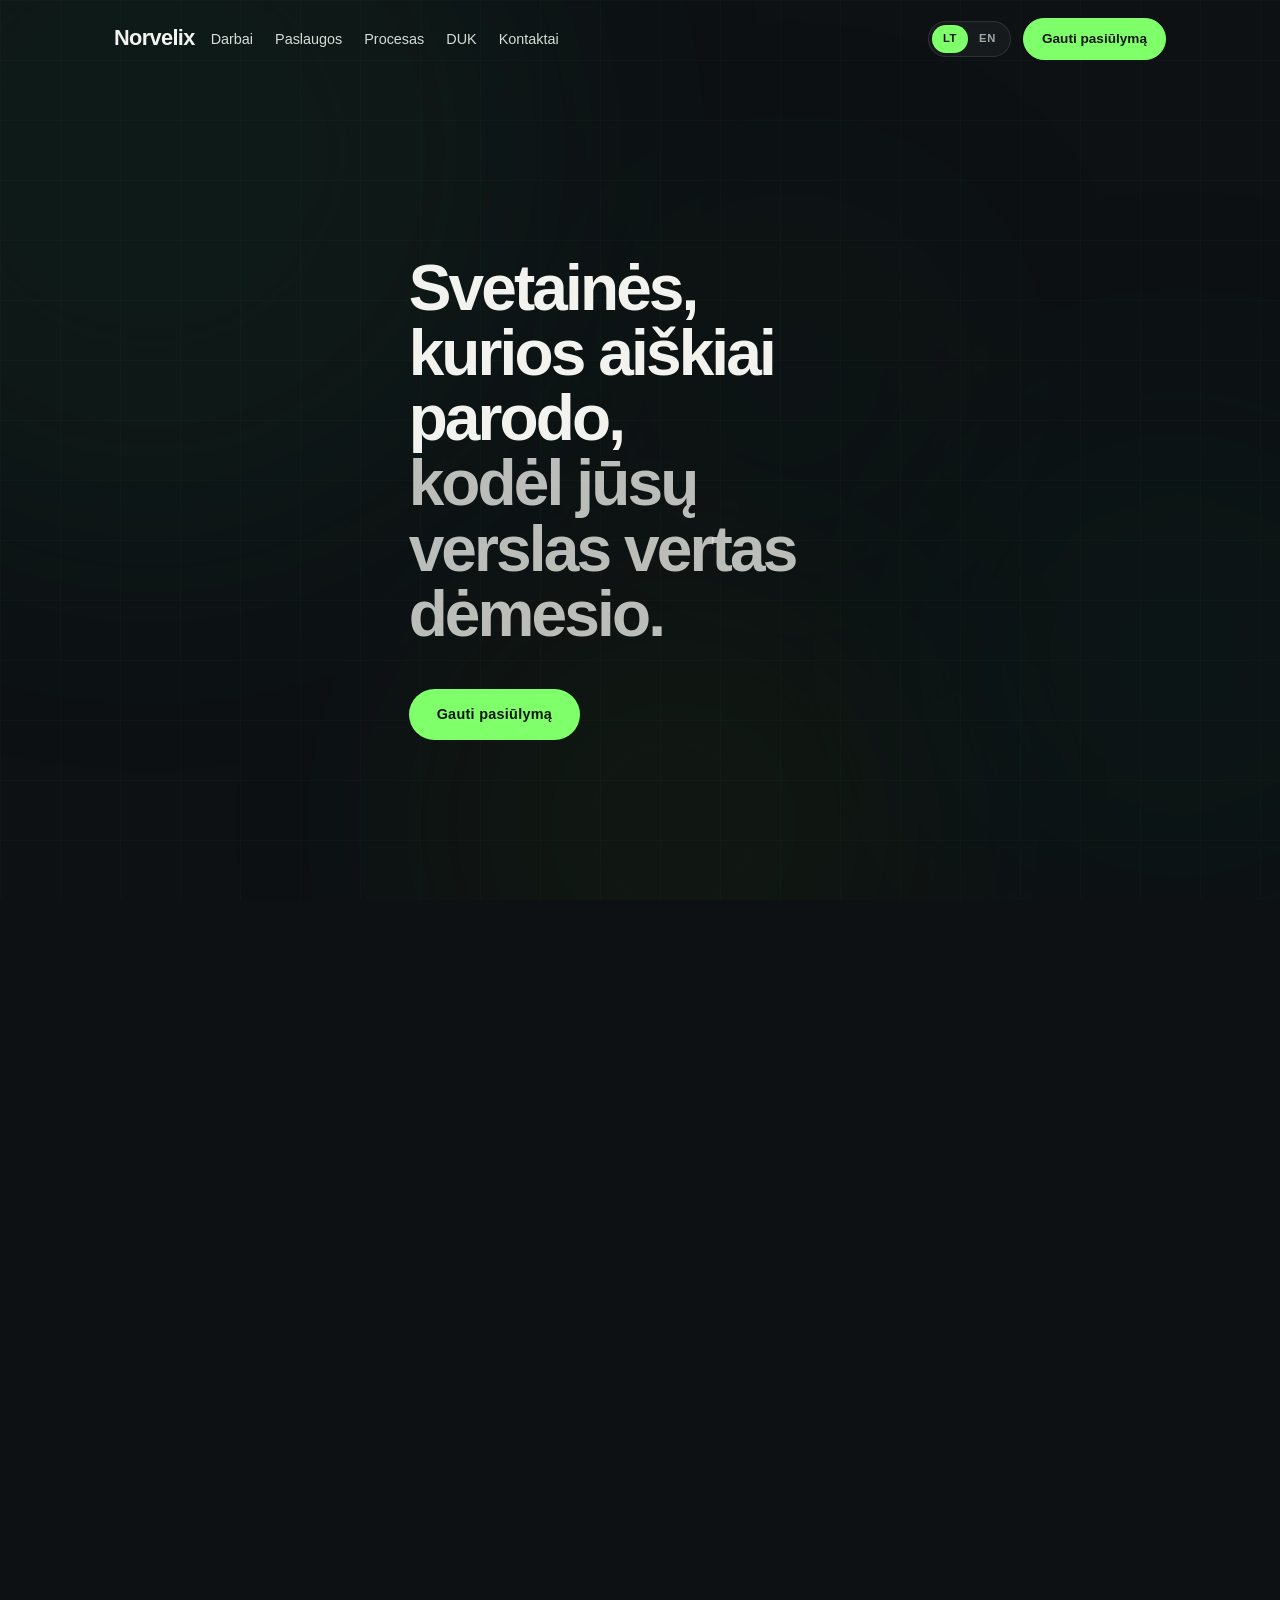
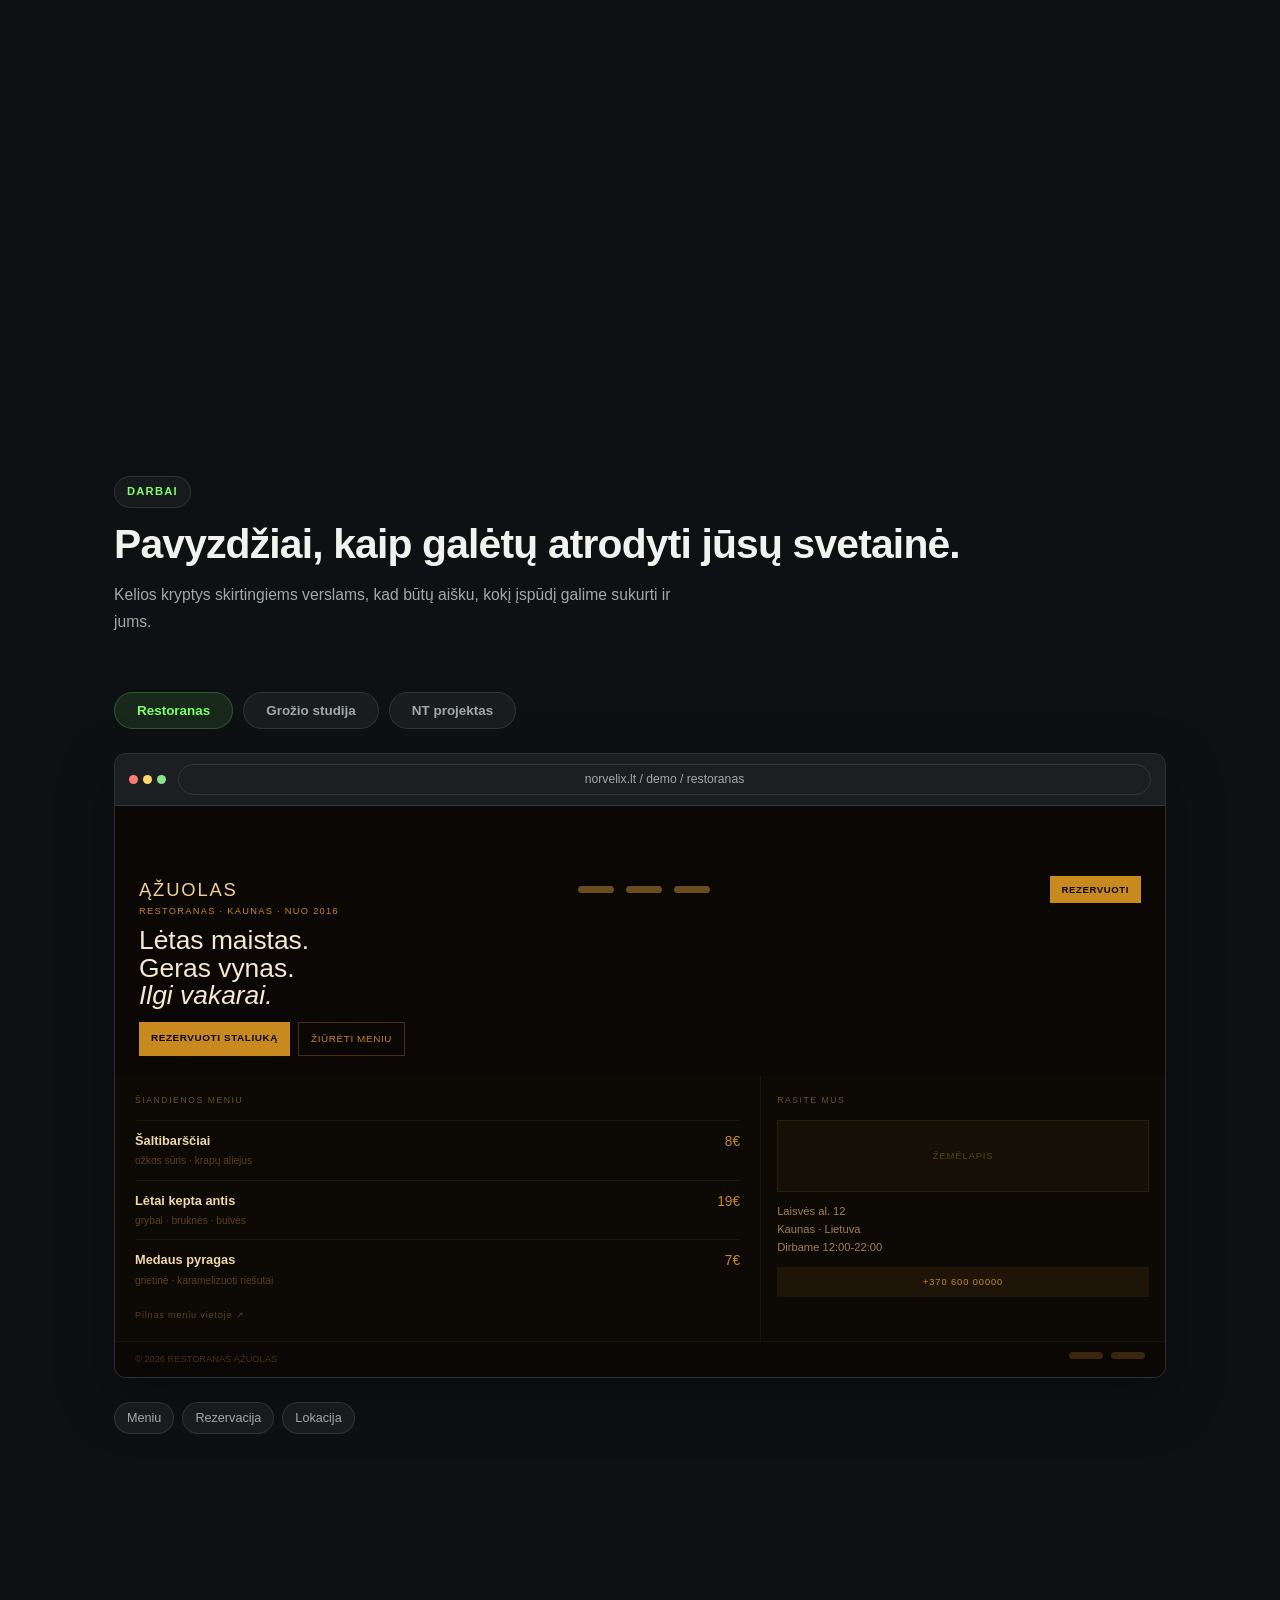
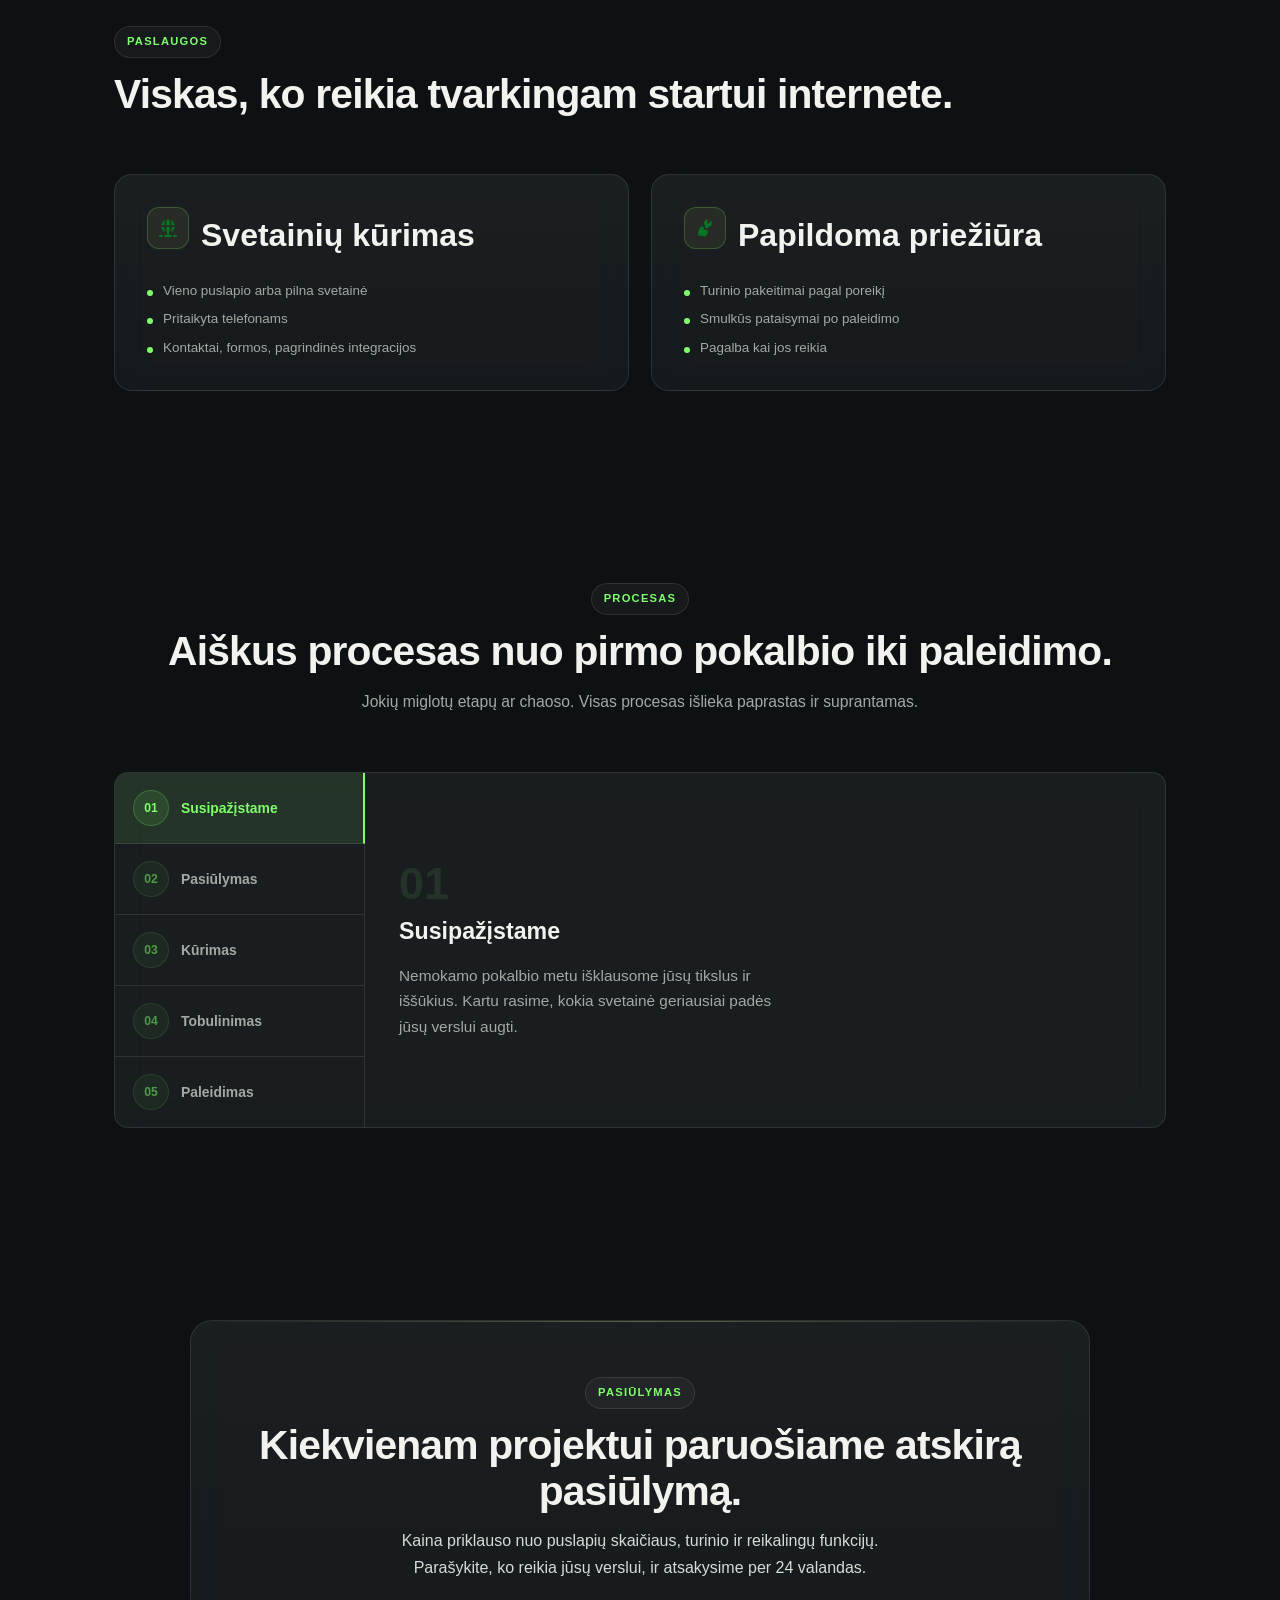
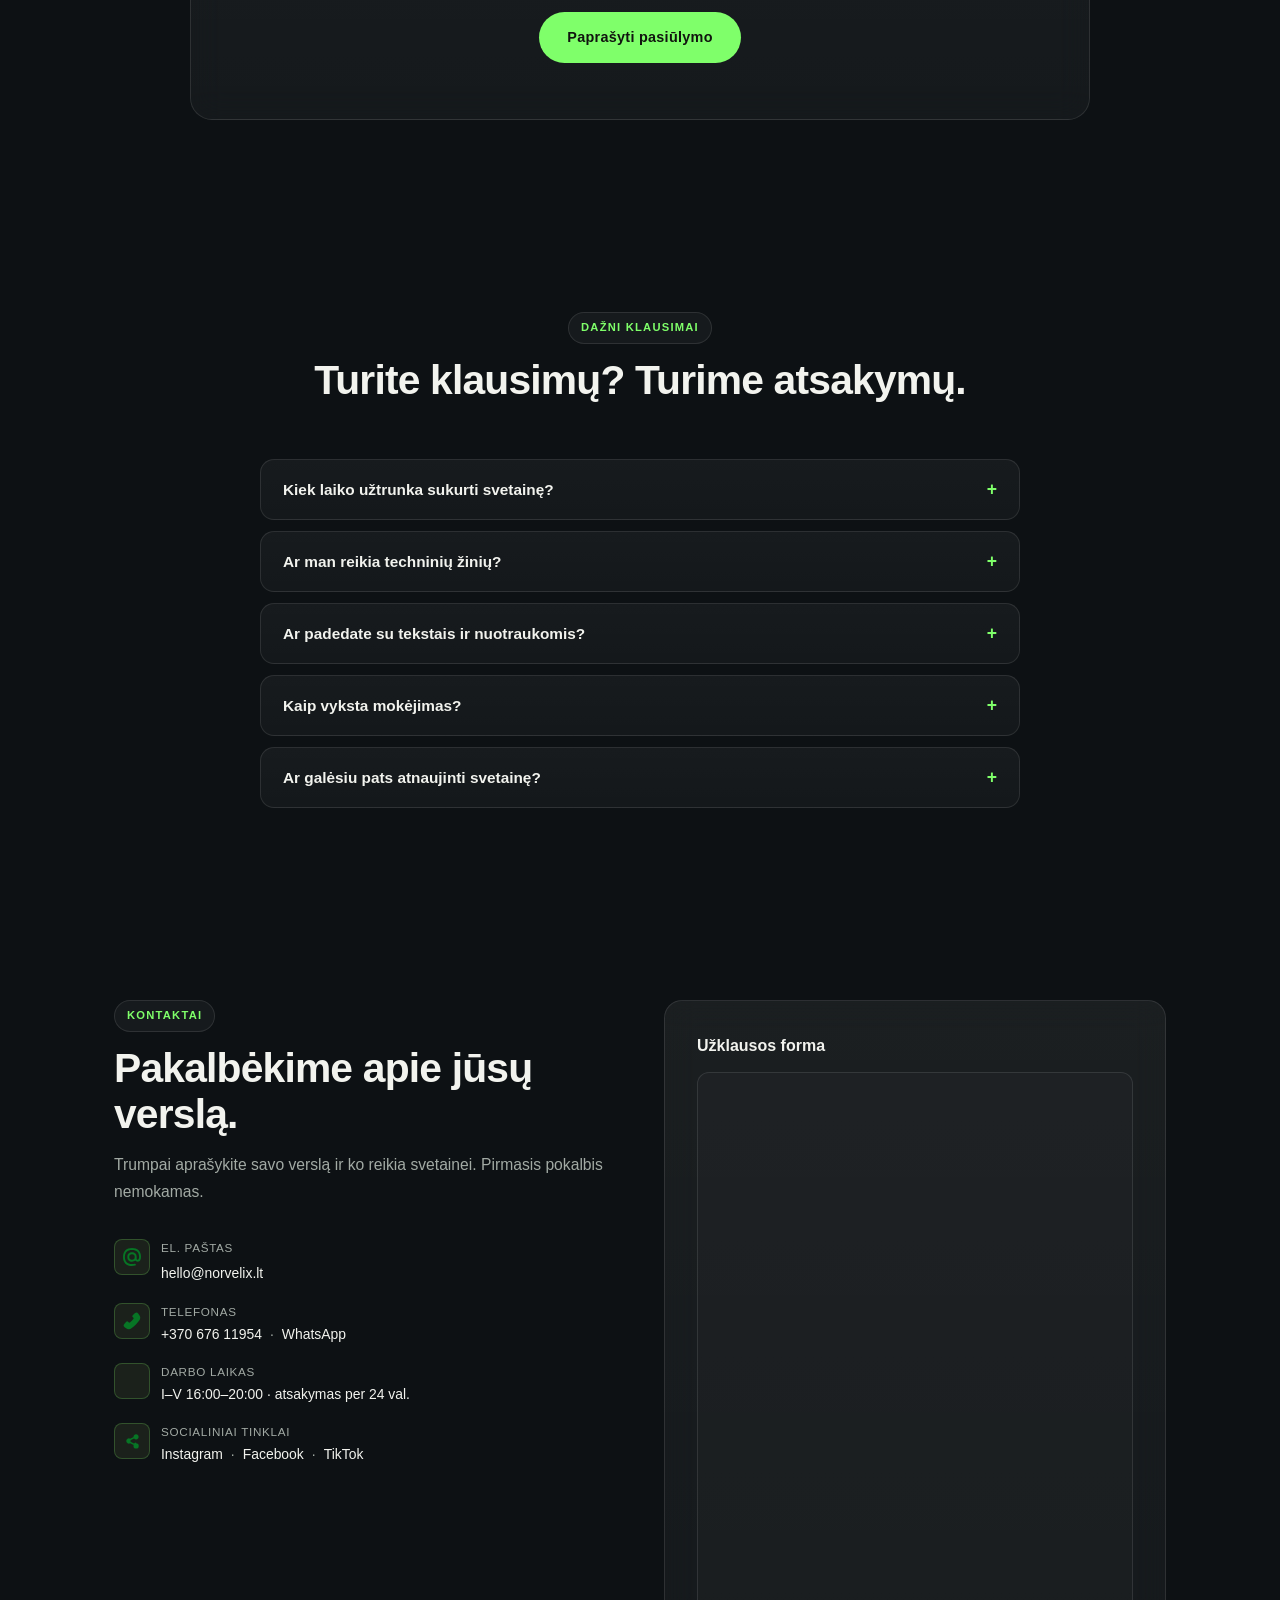
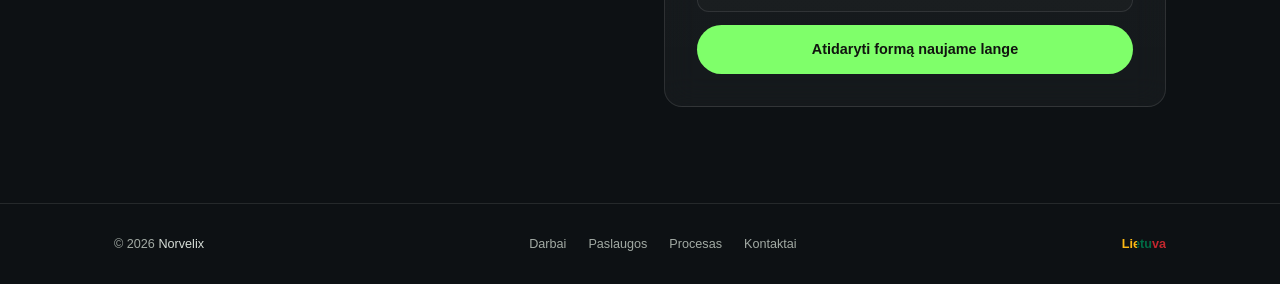
==== commit efa8cc34: "upgraded seo" ====
--- a/index.html
+++ b/index.html
@@ -1,45 +1,203 @@
 <!DOCTYPE html>
 <html lang="lt">
 <head>
+  <!-- Essentials -->
   <meta charset="UTF-8" />
   <meta name="viewport" content="width=device-width, initial-scale=1.0" />
-  <title>Svetainių kūrimas verslui Lietuvoje | Norvelix</title>
-  <meta name="description" content="Norvelix kuria svetaines, kurios ne tik atrodo gerai — jos aiškiai perteikia, kodėl jūsų verslas vertas dėmesio. Dizainas, struktūra ir paleidimas per 1–2 savaites." />
-  <meta name="robots" content="index, follow, max-image-preview:large, max-snippet:-1, max-video-preview:-1" />
-  <meta name="theme-color" content="#080c10" />
+  <meta http-equiv="X-UA-Compatible" content="IE=edge" />
+
+  <!-- Primary SEO -->
+  <title>Norvelix – Profesionalių svetainių kūrimas Lietuvoje</title>
+  <meta name="description" content="Norvelix kuria greitas, modernias ir mobiliesiems pritaikytas svetaines Lietuvos verslams. Skambinkite arba rašykite – atsakome per 24 val." />
+  <meta name="keywords" content="svetainių kūrimas, interneto svetainė, web dizainas, landing page, Vilnius, Lietuva" />
   <meta name="author" content="Norvelix" />
+  <meta name="robots" content="index, follow" />
   <link rel="canonical" href="https://norvelix.lt/" />
+
+  <!-- Hreflang -->
   <link rel="alternate" hreflang="lt" href="https://norvelix.lt/" />
   <link rel="alternate" hreflang="en" href="https://norvelix.lt/en/" />
   <link rel="alternate" hreflang="x-default" href="https://norvelix.lt/" />
+
+  <!-- Open Graph -->
   <meta property="og:type" content="website" />
+  <meta property="og:site_name" content="Norvelix" />
+  <meta property="og:url" content="https://norvelix.lt/" />
+  <meta property="og:title" content="Norvelix – Profesionalių svetainių kūrimas Lietuvoje" />
+  <meta property="og:description" content="Norvelix kuria greitas, modernias ir mobiliesiems pritaikytas svetaines Lietuvos verslams. Atsakome per 24 val." />
   <meta property="og:locale" content="lt_LT" />
   <meta property="og:locale:alternate" content="en_US" />
-  <meta property="og:site_name" content="Norvelix" />
-  <meta property="og:url" content="https://norvelix.lt/" />
-  <meta property="og:title" content="Svetainių kūrimas verslui Lietuvoje | Norvelix" />
-  <meta property="og:description" content="Svetainės, kurios aiškiai parodo, kodėl jūsų verslas vertas dėmesio. Modernus dizainas ir greitas paleidimas." />
-  <meta property="og:image" content="https://norvelix.lt/favicon.png" />
-  <meta property="og:image:alt" content="Norvelix logotipas" />
-  <meta property="og:image:width" content="512" />
-  <meta property="og:image:height" content="512" />
+  <meta property="og:image" content="https://norvelix.lt/og-image.png" />
+  <meta property="og:image:width" content="1200" />
+  <meta property="og:image:height" content="630" />
   <meta property="og:image:type" content="image/png" />
-  <meta name="twitter:card" content="summary" />
-  <meta name="twitter:title" content="Svetainių kūrimas verslui Lietuvoje | Norvelix" />
-  <meta name="twitter:description" content="Svetainės, kurios aiškiai parodo, kodėl jūsų verslas vertas dėmesio. Modernus dizainas ir greitas paleidimas." />
-  <meta name="twitter:image" content="https://norvelix.lt/favicon.png" />
-  <meta name="google-analytics-id" content="G-QP59VZZDCV" />
-  <meta name="microsoft-clarity-id" content="wif67cru9z" />
-  <link rel="icon" href="favicon.svg" type="image/svg+xml" />
-  <link rel="icon" href="favicon.png" type="image/png" />
-  <link rel="apple-touch-icon" href="favicon.png" />
-  <link rel="preconnect" href="https://fonts.googleapis.com" />
-  <link rel="preconnect" href="https://fonts.gstatic.com" crossorigin />
-  <link href="https://fonts.googleapis.com/css2?family=Syne:wght@400;600;700;800&family=DM+Sans:ital,opsz,wght@0,9..40,300;0,9..40,400;1,9..40,300&display=swap" rel="stylesheet" />
+  <meta property="og:image:alt" content="Norvelix – profesionalių svetainių kūrimas" />
+
+  <!-- Twitter / X -->
+  <meta name="twitter:card" content="summary_large_image" />
+  <meta name="twitter:site" content="@norvelix" />
+  <meta name="twitter:title" content="Norvelix – Profesionalių svetainių kūrimas Lietuvoje" />
+  <meta name="twitter:description" content="Norvelix kuria greitas, modernias ir mobiliesiems pritaikytas svetaines Lietuvos verslams." />
+  <meta name="twitter:image" content="https://norvelix.lt/og-image.png" />
+  <meta name="twitter:image:alt" content="Norvelix – profesionalių svetainių kūrimas" />
+
+  <!-- Favicons -->
+  <link rel="icon" href="/favicon.svg" type="image/svg+xml" />
+  <link rel="icon" href="/favicon-32x32.png" sizes="32x32" type="image/png" />
+  <link rel="icon" href="/favicon-16x16.png" sizes="16x16" type="image/png" />
+  <link rel="apple-touch-icon" href="/apple-touch-icon.png" sizes="180x180" />
+  <link rel="manifest" href="/site.webmanifest" />
+  <meta name="theme-color" content="#0a0a0f" />
+
+  <!-- Android / Google -->
+  <link rel="icon" href="/android-chrome-192x192.png" sizes="192x192" type="image/png" />
+  <link rel="icon" href="/android-chrome-512x512.png" sizes="512x512" type="image/png" />
+
+  <!-- Schema: Organization + ProfessionalService -->
+  <script type="application/ld+json">
+  {
+    "@context": "https://schema.org",
+    "@type": ["ProfessionalService", "Organization"],
+    "@id": "https://norvelix.lt/#organization",
+    "name": "Norvelix",
+    "url": "https://norvelix.lt",
+    "logo": {
+      "@type": "ImageObject",
+      "url": "https://norvelix.lt/og-image.png",
+      "width": 1200,
+      "height": 630
+    },
+    "image": "https://norvelix.lt/og-image.png",
+    "description": "Norvelix kuria profesionalias, modernias ir mobiliesiems pritaikytas svetaines Lietuvos verslams.",
+    "email": "hello@norvelix.lt",
+    "telephone": "+37067611954",
+    "address": {
+      "@type": "PostalAddress",
+      "addressLocality": "Vilnius",
+      "addressCountry": "LT"
+    },
+    "geo": {
+      "@type": "GeoCoordinates",
+      "latitude": 54.6872,
+      "longitude": 25.2797
+    },
+    "areaServed": {
+      "@type": "Country",
+      "name": "Lithuania",
+      "sameAs": "https://en.wikipedia.org/wiki/Lithuania"
+    },
+    "openingHoursSpecification": [
+      {
+        "@type": "OpeningHoursSpecification",
+        "dayOfWeek": ["Monday","Tuesday","Wednesday","Thursday","Friday"],
+        "opens": "16:00",
+        "closes": "20:00"
+      }
+    ],
+    "sameAs": [
+      "https://instagram.com/norvelix.lt",
+      "https://www.facebook.com/profile.php?id=61563215660618",
+      "https://www.tiktok.com/@norvelix.lt"
+    ],
+    "serviceType": [
+      "Website design",
+      "Website development",
+      "Landing page design",
+      "Website support"
+    ],
+    "hasOfferCatalog": {
+      "@type": "OfferCatalog",
+      "name": "Norvelix paslaugos",
+      "itemListElement": [
+        {
+          "@type": "Offer",
+          "itemOffered": {
+            "@type": "Service",
+            "name": "Svetainių kūrimas",
+            "description": "Vieno puslapio arba pilna svetainė, pritaikyta telefonams."
+          }
+        },
+        {
+          "@type": "Offer",
+          "itemOffered": {
+            "@type": "Service",
+            "name": "Svetainių priežiūra",
+            "description": "Turinio pakeitimai, smulkūs pataisymai ir pagalba po paleidimo."
+          }
+        }
+      ]
+    }
+  }
+  </script>
+
+  <!-- Schema: WebSite + Sitelinks Searchbox -->
+  <script type="application/ld+json">
+  {
+    "@context": "https://schema.org",
+    "@type": "WebSite",
+    "@id": "https://norvelix.lt/#website",
+    "url": "https://norvelix.lt",
+    "name": "Norvelix",
+    "description": "Profesionalių svetainių kūrimas Lietuvoje",
+    "inLanguage": ["lt", "en"],
+    "publisher": {
+      "@id": "https://norvelix.lt/#organization"
+    }
+  }
+  </script>
+
+  <!-- Schema: FAQPage -->
+  <script type="application/ld+json">
+  {
+    "@context": "https://schema.org",
+    "@type": "FAQPage",
+    "mainEntity": [
+      {
+        "@type": "Question",
+        "name": "Kiek laiko užtrunka sukurti svetainę?",
+        "acceptedAnswer": {
+          "@type": "Answer",
+          "text": "1 puslapio svetainę pristatome per 5–7 darbo dienas, o pilną svetainę per 10–14 dienų. Laikas priklauso nuo projekto sudėtingumo ir turinio paruošimo."
+        }
+      },
+      {
+        "@type": "Question",
+        "name": "Ar man reikia techninių žinių?",
+        "acceptedAnswer": {
+          "@type": "Answer",
+          "text": "Visiškai ne. Viską paaiškiname paprastai ir pasirūpiname technine puse už jus."
+        }
+      },
+      {
+        "@type": "Question",
+        "name": "Ar padedate su tekstais ir nuotraukomis?",
+        "acceptedAnswer": {
+          "@type": "Answer",
+          "text": "Taip. Galime padėti su antraštėmis, paslaugų aprašymais, struktūra ir vizualine kryptimi, jei neturite paruošto turinio."
+        }
+      },
+      {
+        "@type": "Question",
+        "name": "Kaip vyksta mokėjimas?",
+        "acceptedAnswer": {
+          "@type": "Answer",
+          "text": "Taikome 50% avansą prieš pradedant darbą ir 50% baigus projektą. Priimami bankiniai pavedimai."
+        }
+      },
+      {
+        "@type": "Question",
+        "name": "Ar galėsiu pats atnaujinti svetainę?",
+        "acceptedAnswer": {
+          "@type": "Answer",
+          "text": "Taip, su mūsų pagalba. Padėsime atnaujinti pagrindinę informaciją arba galime integruoti turinio valdymo sistemą."
+        }
+      }
+    ]
+  }
+  </script>
+
+  <!-- Stylesheet -->
   <link rel="stylesheet" href="style.css" />
-  <script type="application/ld+json">{"@context":"https://schema.org","@type":"ProfessionalService","name":"Norvelix","url":"https://norvelix.lt","areaServed":{"@type":"Country","name":"Lithuania"},"description":"Norvelix kuria profesionalias svetaines Lietuvos verslams.","email":"hello@norvelix.lt","telephone":"+37067611954","openingHoursSpecification":[{"@type":"OpeningHoursSpecification","dayOfWeek":["Monday","Tuesday","Wednesday","Thursday","Friday"],"opens":"16:00","closes":"20:00"}],"sameAs":["https://instagram.com/norvelix.lt","https://www.facebook.com/profile.php?id=61563215660618","https://www.tiktok.com/@norvelix.lt"],"serviceType":["Website design","Website development","Landing page design","Website support"]}</script>
-  <script type="application/ld+json">{"@context":"https://schema.org","@type":"WebSite","name":"Norvelix","url":"https://norvelix.lt/","inLanguage":"lt","publisher":{"@type":"Organization","name":"Norvelix","url":"https://norvelix.lt/"}}</script>
-  <script type="application/ld+json">{"@context":"https://schema.org","@type":"FAQPage","inLanguage":"lt","mainEntity":[{"@type":"Question","name":"Kiek laiko užtrunka sukurti svetainę?","acceptedAnswer":{"@type":"Answer","text":"1 puslapio svetainę pristatome per 5–7 darbo dienas, o pilną svetainę per 10–14 dienų. Laikas priklauso nuo projekto sudėtingumo ir turinio paruošimo."}},{"@type":"Question","name":"Ar man reikia techninių žinių?","acceptedAnswer":{"@type":"Answer","text":"Visiškai ne. Viską paaiškiname paprastai ir pasirūpiname technine puse už jus."}},{"@type":"Question","name":"Ar padedate su tekstais ir nuotraukomis?","acceptedAnswer":{"@type":"Answer","text":"Taip. Galime padėti su antraštėmis, paslaugų aprašymais, struktūra ir vizualine kryptimi, jei neturite paruošto turinio."}},{"@type":"Question","name":"Kaip vyksta mokėjimas?","acceptedAnswer":{"@type":"Answer","text":"Taikome 50% avansą prieš pradedant darbą ir 50% baigus projektą. Priimami bankiniai pavedimai."}},{"@type":"Question","name":"Ar galėsiu pats atnaujinti svetainę?","acceptedAnswer":{"@type":"Answer","text":"Taip, su mūsų pagalba. Padėsime atnaujinti pagrindinę informaciją arba galime integruoti turinio valdymo sistemą."}}]}</script>
 </head>
 <body>
 <a class="skip-link" href="#main-content">Praleisti į turinį</a>
@@ -83,16 +241,15 @@
           <div class="hero-content hero-beats">
             <div class="hero-lead">
               <h1>Svetainės, kurios aiškiai parodo, <span class="hero-highlight-target">kodėl jūsų verslas vertas dėmesio.</span></h1>
-              <div class="hero-btns beat-two">
-                <a href="#contact" class="btn-primary">Gauti pasiūlymą</a>
-              </div>
             </div>
             <div class="hero-lamp-scene beat-three" aria-hidden="true">
-              <div class="hero-lamp">
+                <div class="hero-lamp"></div>
                 <span class="hero-lamp-head"></span>
                 <span class="hero-lamp-arm"></span>
                 <span class="hero-lamp-light"></span>
-              </div>
+            </div>
+            <div class="hero-btns beat-five">
+              <a href="#contact" class="btn-primary">Gauti pasiūlymą</a>
             </div>
           </div>
         </div>
--- a/style.css
+++ b/style.css
@@ -991,14 +991,11 @@
      beam: top=108  left=148−125=23  w=250
      ───────────────────────────────────────────── */
   .hero-lamp-scene {
-  position: absolute;
-  top: 90px;
-  right: 0;
-  left: auto;
-  bottom: auto;
-  width: 160px;
-  height: 210px;
-}
+    inset: 6% auto auto 58%;
+    width: min(28vw, 240px);
+    height: 320px;
+    overflow: visible;
+  }
   .hero-lamp::before {
     left: 20px;
     top: 16px;
@@ -1114,15 +1111,16 @@
      head  : left=91 top=24 w=34 h=48  bottom=72  centre=108
      beam  : top=72  left=108−85=23   w=170
      ───────────────────────────────────────────── */
-  .hero-lamp-scene {
-    position: absolute;
-    top: 20px;
-    right: 0;
-    bottom: auto;
-    left: auto;
-    width: 160px;
-    height: 210px;
-  }
+ .hero-lamp-scene {
+  position: absolute;
+  overflow: hidden;
+  top: 20px;
+  right: 0;
+  bottom: auto;
+  left: auto;
+  width: 160px;
+  height: 210px;
+}
   .hero-lamp::before {
     left: 16px;
     top: 20px;
@@ -1136,24 +1134,28 @@
     height: 5px;
   }
   .hero-lamp-arm {
-    top: 18px;
+    top: 25px;
     left: 83px;
     width: 16px;
     height: 16px;
   }
   .hero-lamp-head {
     left: 91px;
-    top: 24px;
+    top: 40px;
     width: 34px;
     height: 48px;
   }
-  .hero-lamp-light {
-    top: 72px;
-    left: -30px;
-    width: 130px;
+  .hero-sequence.is-beat-4 .hero-lamp-light {
+    animation: lampFlicker 0.85s linear 1;
+    top: 70px;
+    width: clamp(170px, 20vw, 260px);
+    left: 14.5%;
     height: 150px;
     filter: blur(9px);
-  }
+
+    transform: rotate(21deg);
+    transform-origin: top center;
+}
   .grid-4,
   .grid-3,
   .industries-grid,
@@ -1189,13 +1191,6 @@
     scroll-behavior: auto;
   }
 
-  *,
-  *::before,
-  *::after {
-    animation-duration: 0.01ms !important;
-    animation-iteration-count: 1 !important;
-    transition-duration: 0.01ms !important;
-  }
 
   .fade-up {
     opacity: 1;
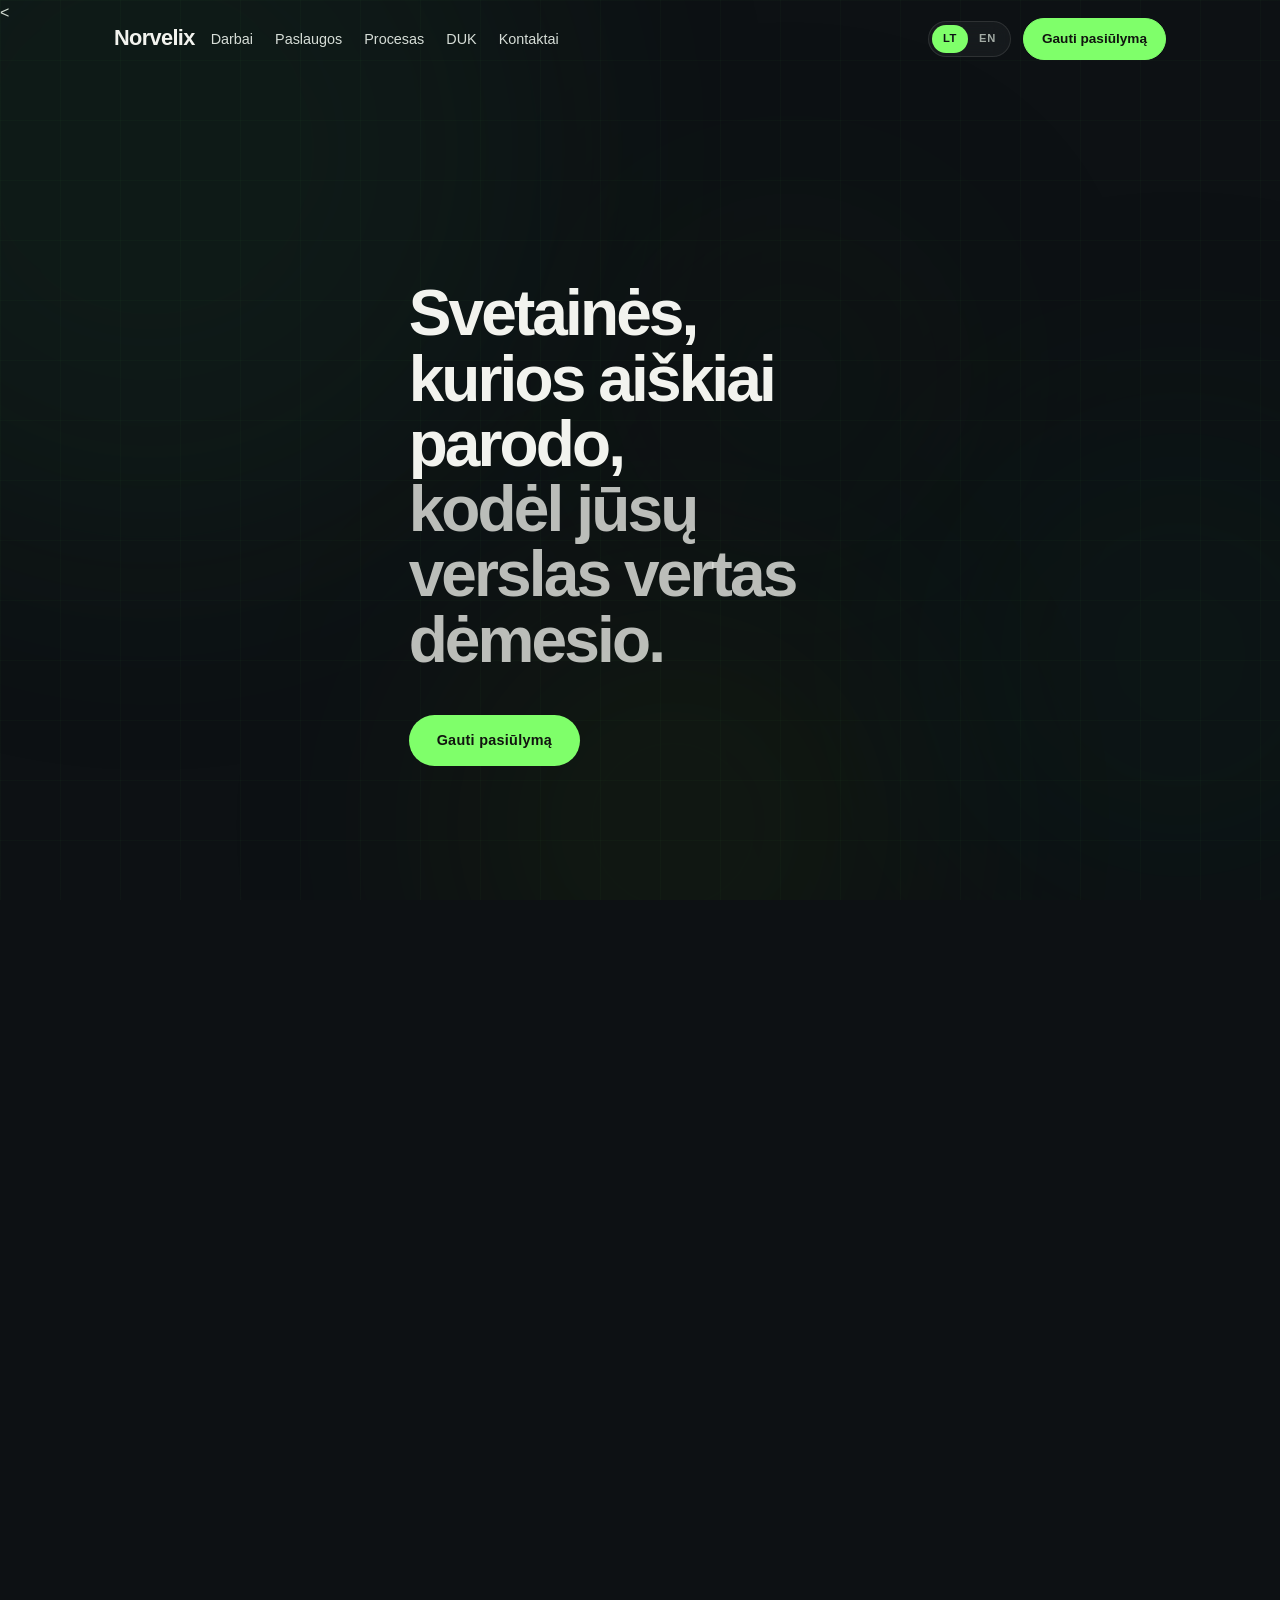
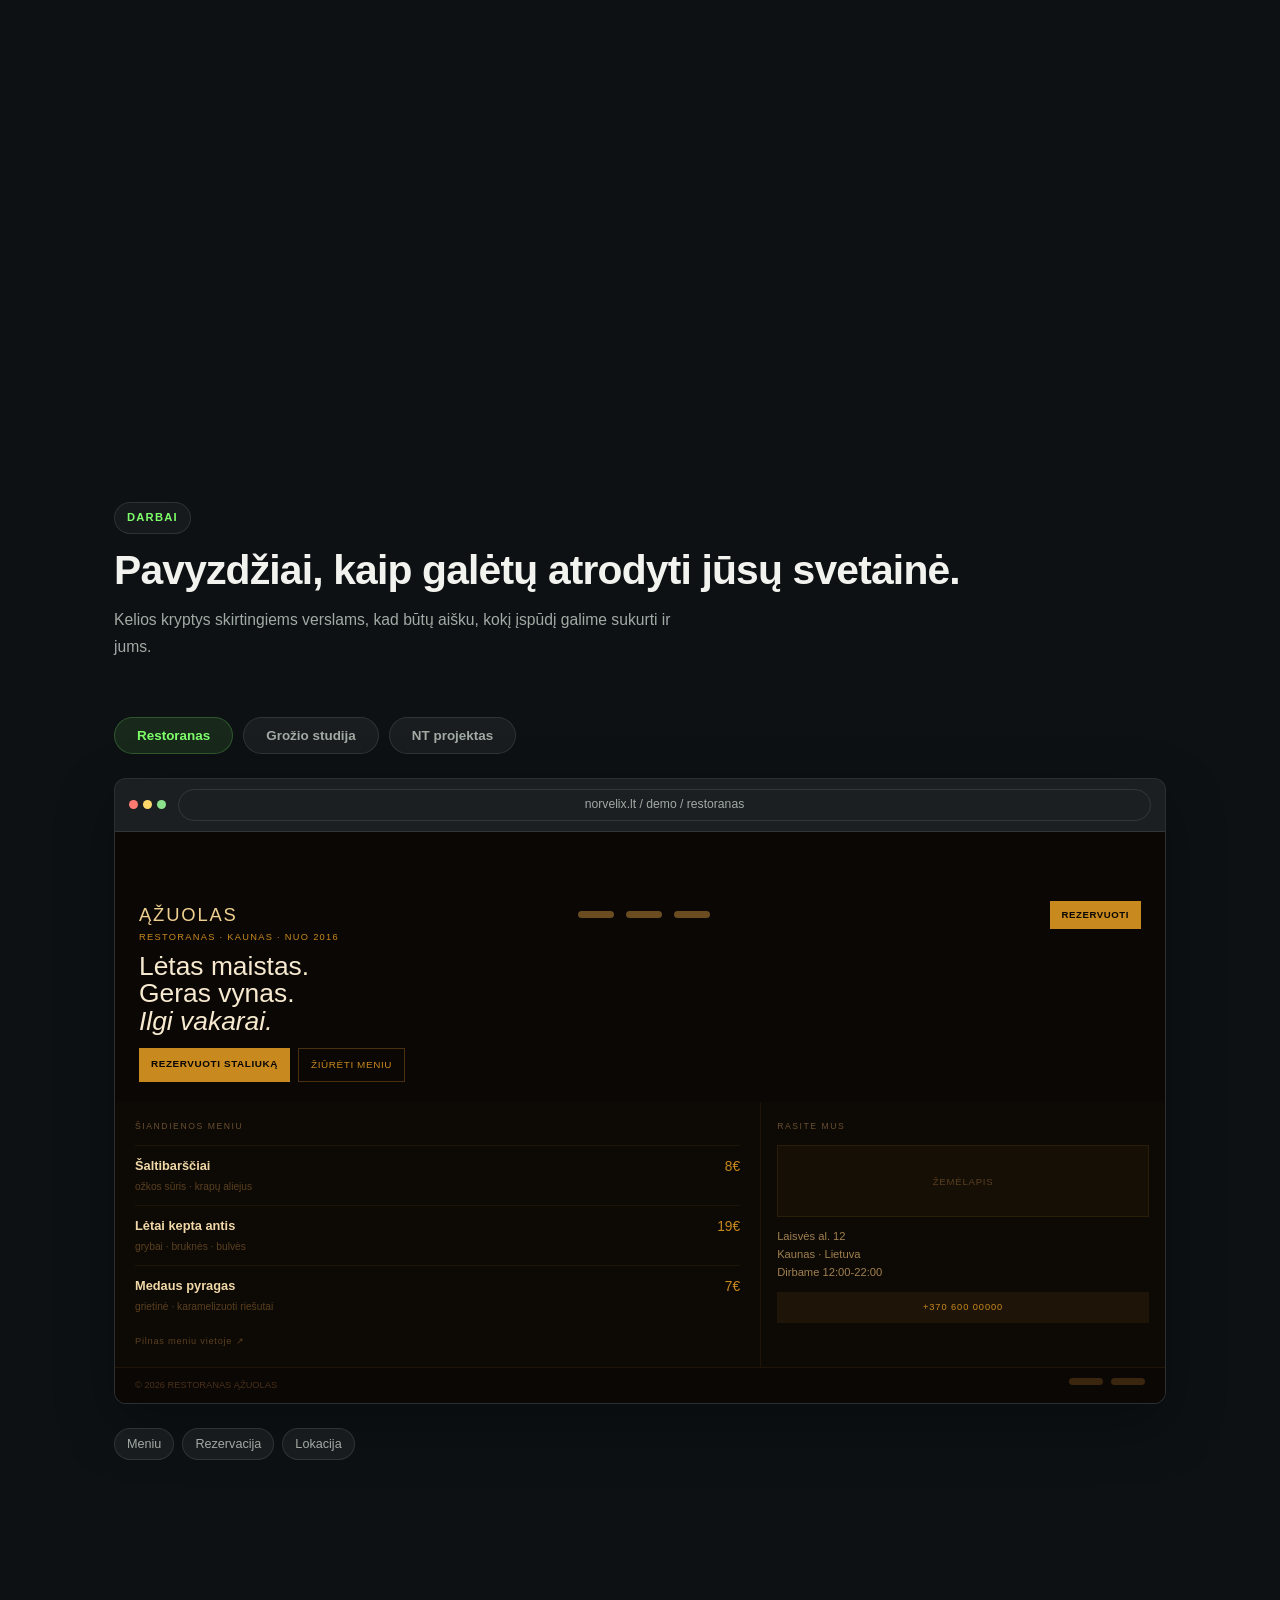
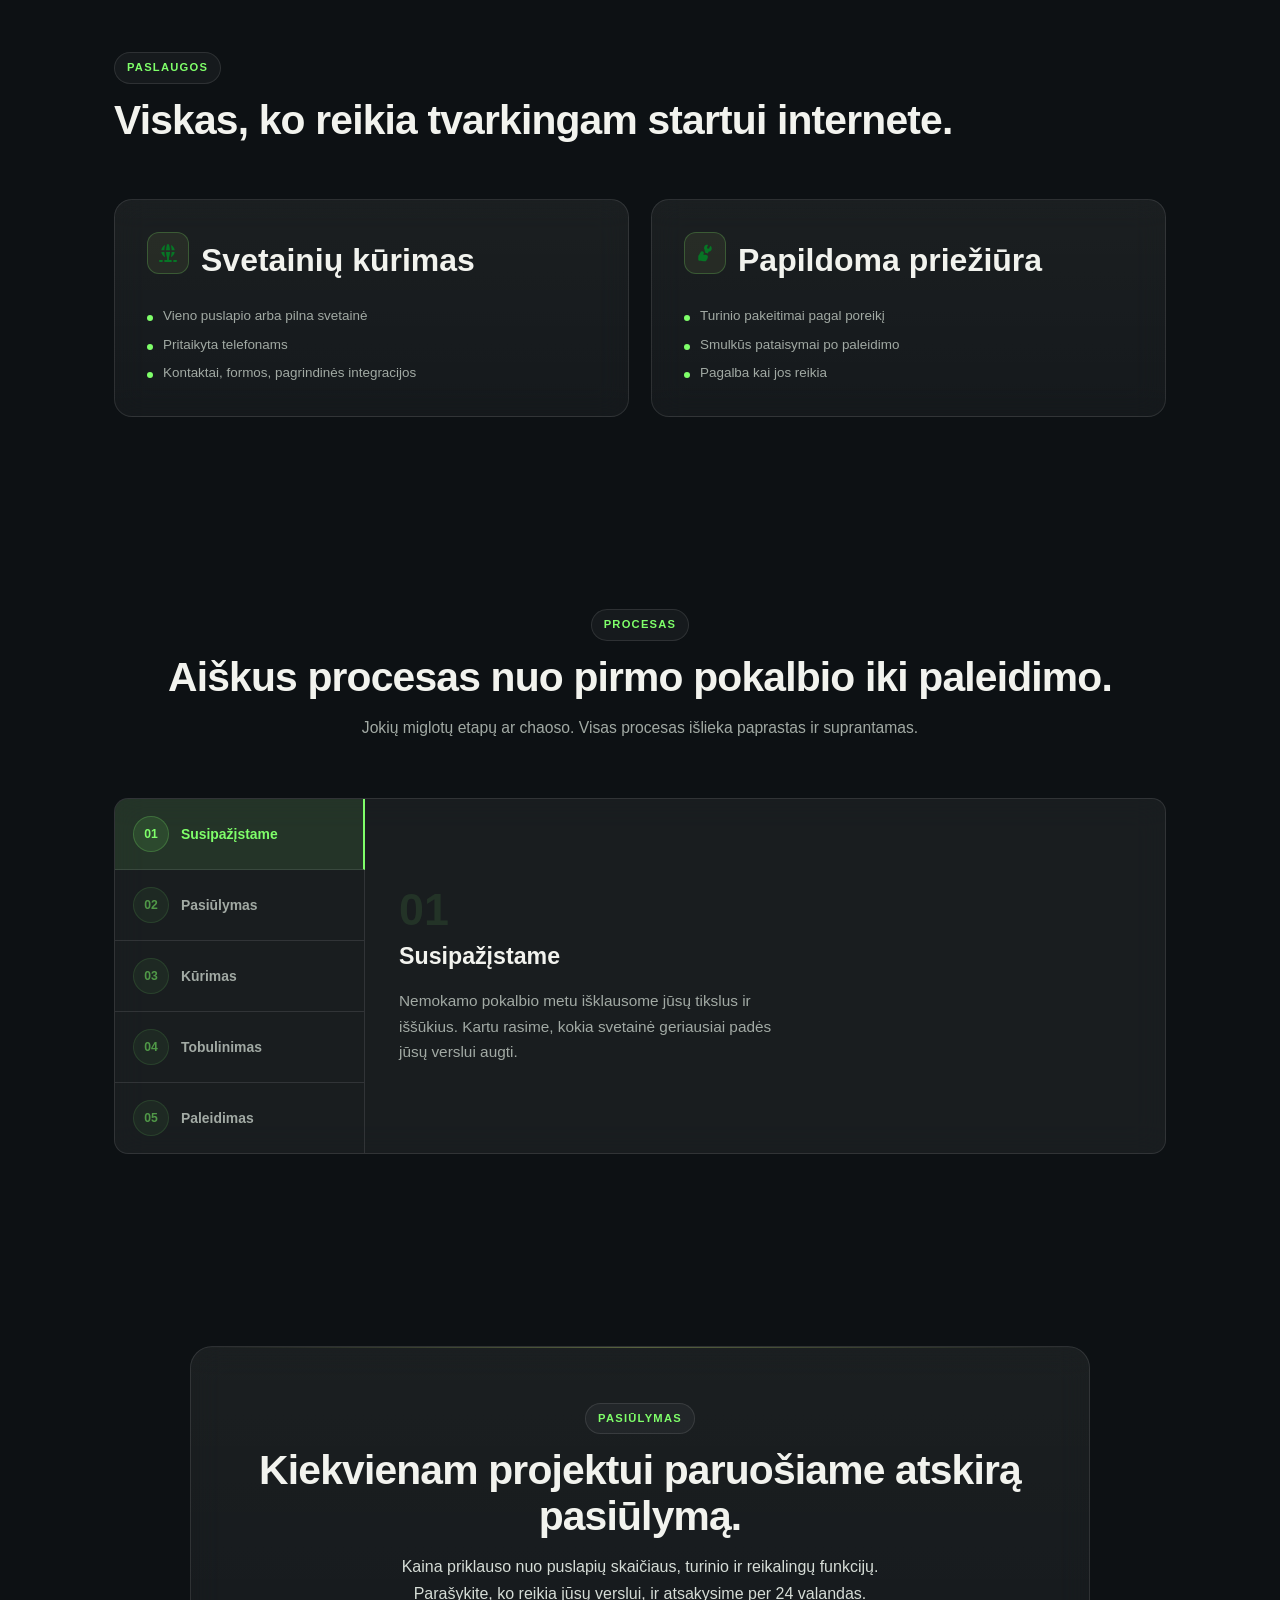
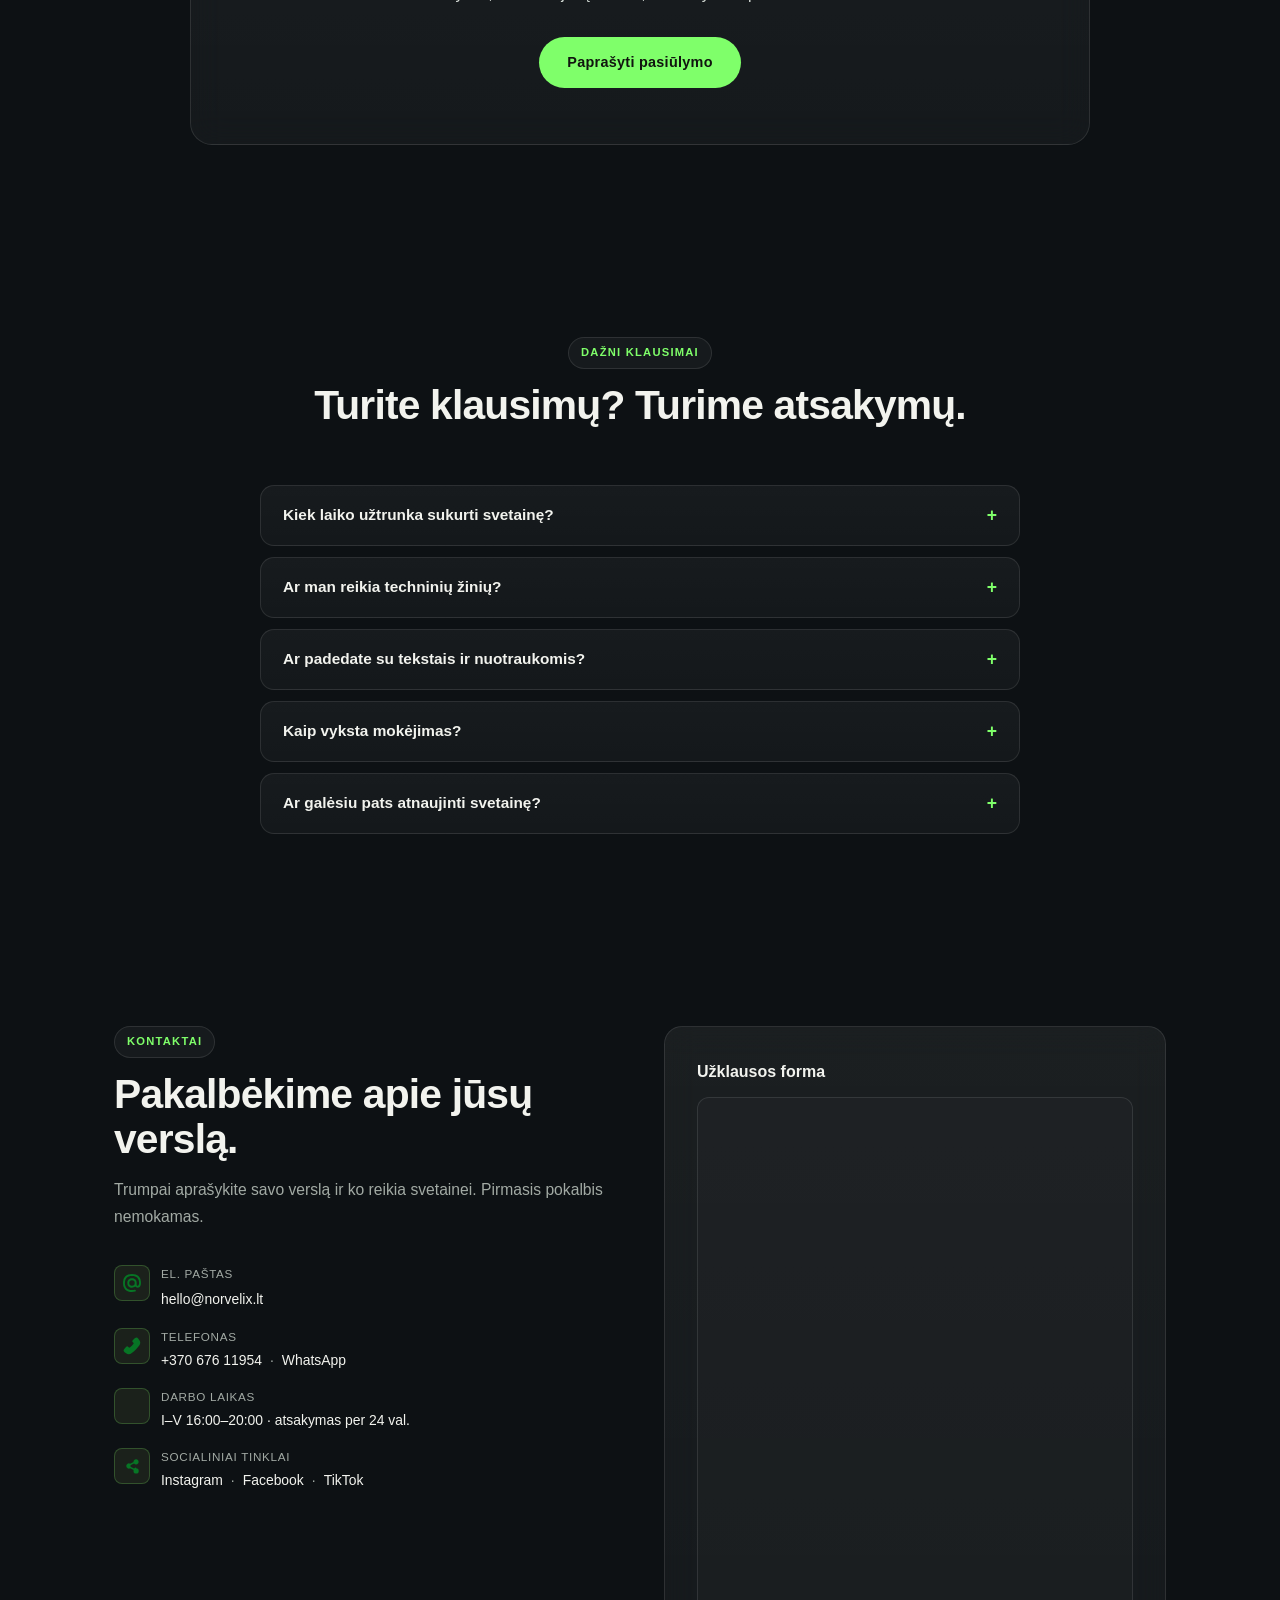
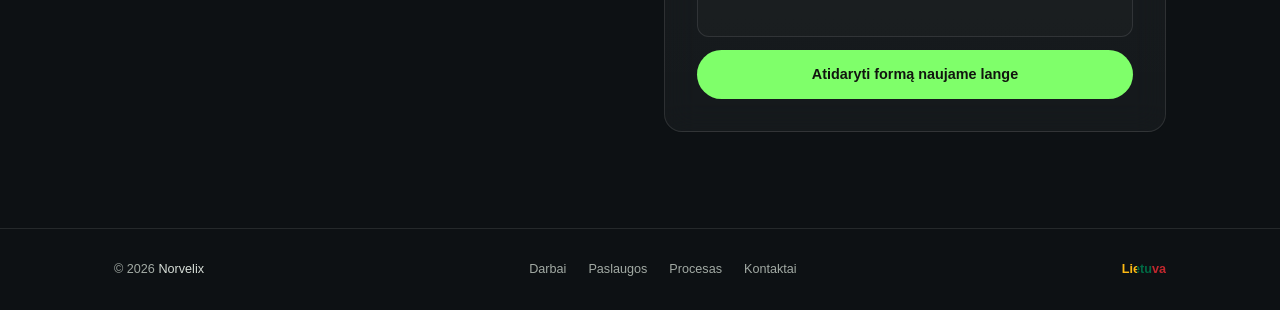
==== commit a6f0263e: "fixxed seo head" ====
--- a/index.html
+++ b/index.html
@@ -1,17 +1,16 @@
 <!DOCTYPE html>
 <html lang="lt">
-<head>
-  <!-- Essentials -->
+<<head>
   <meta charset="UTF-8" />
   <meta name="viewport" content="width=device-width, initial-scale=1.0" />
   <meta http-equiv="X-UA-Compatible" content="IE=edge" />
 
   <!-- Primary SEO -->
-  <title>Norvelix – Profesionalių svetainių kūrimas Lietuvoje</title>
-  <meta name="description" content="Norvelix kuria greitas, modernias ir mobiliesiems pritaikytas svetaines Lietuvos verslams. Skambinkite arba rašykite – atsakome per 24 val." />
-  <meta name="keywords" content="svetainių kūrimas, interneto svetainė, web dizainas, landing page, Vilnius, Lietuva" />
+  <title>Svetainių kūrimas verslui Lietuvoje | Norvelix</title>
+  <meta name="description" content="Norvelix kuria svetaines, kurios ne tik atrodo gerai — jos aiškiai perteikia, kodėl jūsų verslas vertas dėmesio. Dizainas, struktūra ir paleidimas per 1–2 savaites." />
   <meta name="author" content="Norvelix" />
-  <meta name="robots" content="index, follow" />
+  <meta name="robots" content="index, follow, max-image-preview:large, max-snippet:-1, max-video-preview:-1" />
+  <meta name="theme-color" content="#080c10" />
   <link rel="canonical" href="https://norvelix.lt/" />
 
   <!-- Hreflang -->
@@ -21,39 +20,52 @@
 
   <!-- Open Graph -->
   <meta property="og:type" content="website" />
+  <meta property="og:locale" content="lt_LT" />
+  <meta property="og:locale:alternate" content="en_US" />
   <meta property="og:site_name" content="Norvelix" />
   <meta property="og:url" content="https://norvelix.lt/" />
-  <meta property="og:title" content="Norvelix – Profesionalių svetainių kūrimas Lietuvoje" />
-  <meta property="og:description" content="Norvelix kuria greitas, modernias ir mobiliesiems pritaikytas svetaines Lietuvos verslams. Atsakome per 24 val." />
-  <meta property="og:locale" content="lt_LT" />
-  <meta property="og:locale:alternate" content="en_US" />
+  <meta property="og:title" content="Svetainių kūrimas verslui Lietuvoje | Norvelix" />
+  <meta property="og:description" content="Svetainės, kurios aiškiai parodo, kodėl jūsų verslas vertas dėmesio. Modernus dizainas ir greitas paleidimas." />
   <meta property="og:image" content="https://norvelix.lt/og-image.png" />
+  <meta property="og:image:alt" content="Norvelix – svetainių kūrimas Lietuvoje" />
   <meta property="og:image:width" content="1200" />
   <meta property="og:image:height" content="630" />
   <meta property="og:image:type" content="image/png" />
-  <meta property="og:image:alt" content="Norvelix – profesionalių svetainių kūrimas" />
 
   <!-- Twitter / X -->
   <meta name="twitter:card" content="summary_large_image" />
-  <meta name="twitter:site" content="@norvelix" />
-  <meta name="twitter:title" content="Norvelix – Profesionalių svetainių kūrimas Lietuvoje" />
-  <meta name="twitter:description" content="Norvelix kuria greitas, modernias ir mobiliesiems pritaikytas svetaines Lietuvos verslams." />
+  <meta name="twitter:title" content="Svetainių kūrimas verslui Lietuvoje | Norvelix" />
+  <meta name="twitter:description" content="Svetainės, kurios aiškiai parodo, kodėl jūsų verslas vertas dėmesio. Modernus dizainas ir greitas paleidimas." />
   <meta name="twitter:image" content="https://norvelix.lt/og-image.png" />
-  <meta name="twitter:image:alt" content="Norvelix – profesionalių svetainių kūrimas" />
+  <meta name="twitter:image:alt" content="Norvelix – svetainių kūrimas Lietuvoje" />
 
   <!-- Favicons -->
-  <link rel="icon" href="/favicon.svg" type="image/svg+xml" />
-  <link rel="icon" href="/favicon-32x32.png" sizes="32x32" type="image/png" />
-  <link rel="icon" href="/favicon-16x16.png" sizes="16x16" type="image/png" />
-  <link rel="apple-touch-icon" href="/apple-touch-icon.png" sizes="180x180" />
+  <link rel="icon" href="favicon.svg" type="image/svg+xml" />
+  <link rel="icon" href="favicon.png" type="image/png" />
+  <link rel="apple-touch-icon" href="favicon.png" />
   <link rel="manifest" href="/site.webmanifest" />
-  <meta name="theme-color" content="#0a0a0f" />
-
-  <!-- Android / Google -->
-  <link rel="icon" href="/android-chrome-192x192.png" sizes="192x192" type="image/png" />
-  <link rel="icon" href="/android-chrome-512x512.png" sizes="512x512" type="image/png" />
-
-  <!-- Schema: Organization + ProfessionalService -->
+
+  <!-- Preconnects -->
+  <link rel="preconnect" href="https://fonts.googleapis.com" />
+  <link rel="preconnect" href="https://fonts.gstatic.com" crossorigin />
+
+  <!-- Fonts -->
+  <link href="https://fonts.googleapis.com/css2?family=Syne:wght@400;600;700;800&family=DM+Sans:ital,opsz,wght@0,9..40,300;0,9..40,400;1,9..40,300&display=swap" rel="stylesheet" />
+
+  <!-- Styles -->
+  <link rel="stylesheet" href="style.css" />
+
+  <!-- Analytics (async, non-blocking) -->
+  <script async src="https://www.googletagmanager.com/gtag/js?id=G-QP59VZZDCV"></script>
+  <script>
+    window.dataLayer = window.dataLayer || [];
+    function gtag(){dataLayer.push(arguments);}
+    gtag('js', new Date());
+    gtag('config', 'G-QP59VZZDCV');
+  </script>
+  <script async src="https://www.clarity.ms/tag/wif67cru9z"></script>
+
+  <!-- Schema: ProfessionalService -->
   <script type="application/ld+json">
   {
     "@context": "https://schema.org",
@@ -68,7 +80,7 @@
       "height": 630
     },
     "image": "https://norvelix.lt/og-image.png",
-    "description": "Norvelix kuria profesionalias, modernias ir mobiliesiems pritaikytas svetaines Lietuvos verslams.",
+    "description": "Norvelix kuria profesionalias svetaines Lietuvos verslams.",
     "email": "hello@norvelix.lt",
     "telephone": "+37067611954",
     "address": {
@@ -99,12 +111,7 @@
       "https://www.facebook.com/profile.php?id=61563215660618",
       "https://www.tiktok.com/@norvelix.lt"
     ],
-    "serviceType": [
-      "Website design",
-      "Website development",
-      "Landing page design",
-      "Website support"
-    ],
+    "serviceType": ["Website design","Website development","Landing page design","Website support"],
     "hasOfferCatalog": {
       "@type": "OfferCatalog",
       "name": "Norvelix paslaugos",
@@ -130,15 +137,14 @@
   }
   </script>
 
-  <!-- Schema: WebSite + Sitelinks Searchbox -->
+  <!-- Schema: WebSite -->
   <script type="application/ld+json">
   {
     "@context": "https://schema.org",
     "@type": "WebSite",
     "@id": "https://norvelix.lt/#website",
-    "url": "https://norvelix.lt",
     "name": "Norvelix",
-    "description": "Profesionalių svetainių kūrimas Lietuvoje",
+    "url": "https://norvelix.lt/",
     "inLanguage": ["lt", "en"],
     "publisher": {
       "@id": "https://norvelix.lt/#organization"
@@ -151,6 +157,7 @@
   {
     "@context": "https://schema.org",
     "@type": "FAQPage",
+    "inLanguage": "lt",
     "mainEntity": [
       {
         "@type": "Question",
@@ -195,9 +202,6 @@
     ]
   }
   </script>
-
-  <!-- Stylesheet -->
-  <link rel="stylesheet" href="style.css" />
 </head>
 <body>
 <a class="skip-link" href="#main-content">Praleisti į turinį</a>
